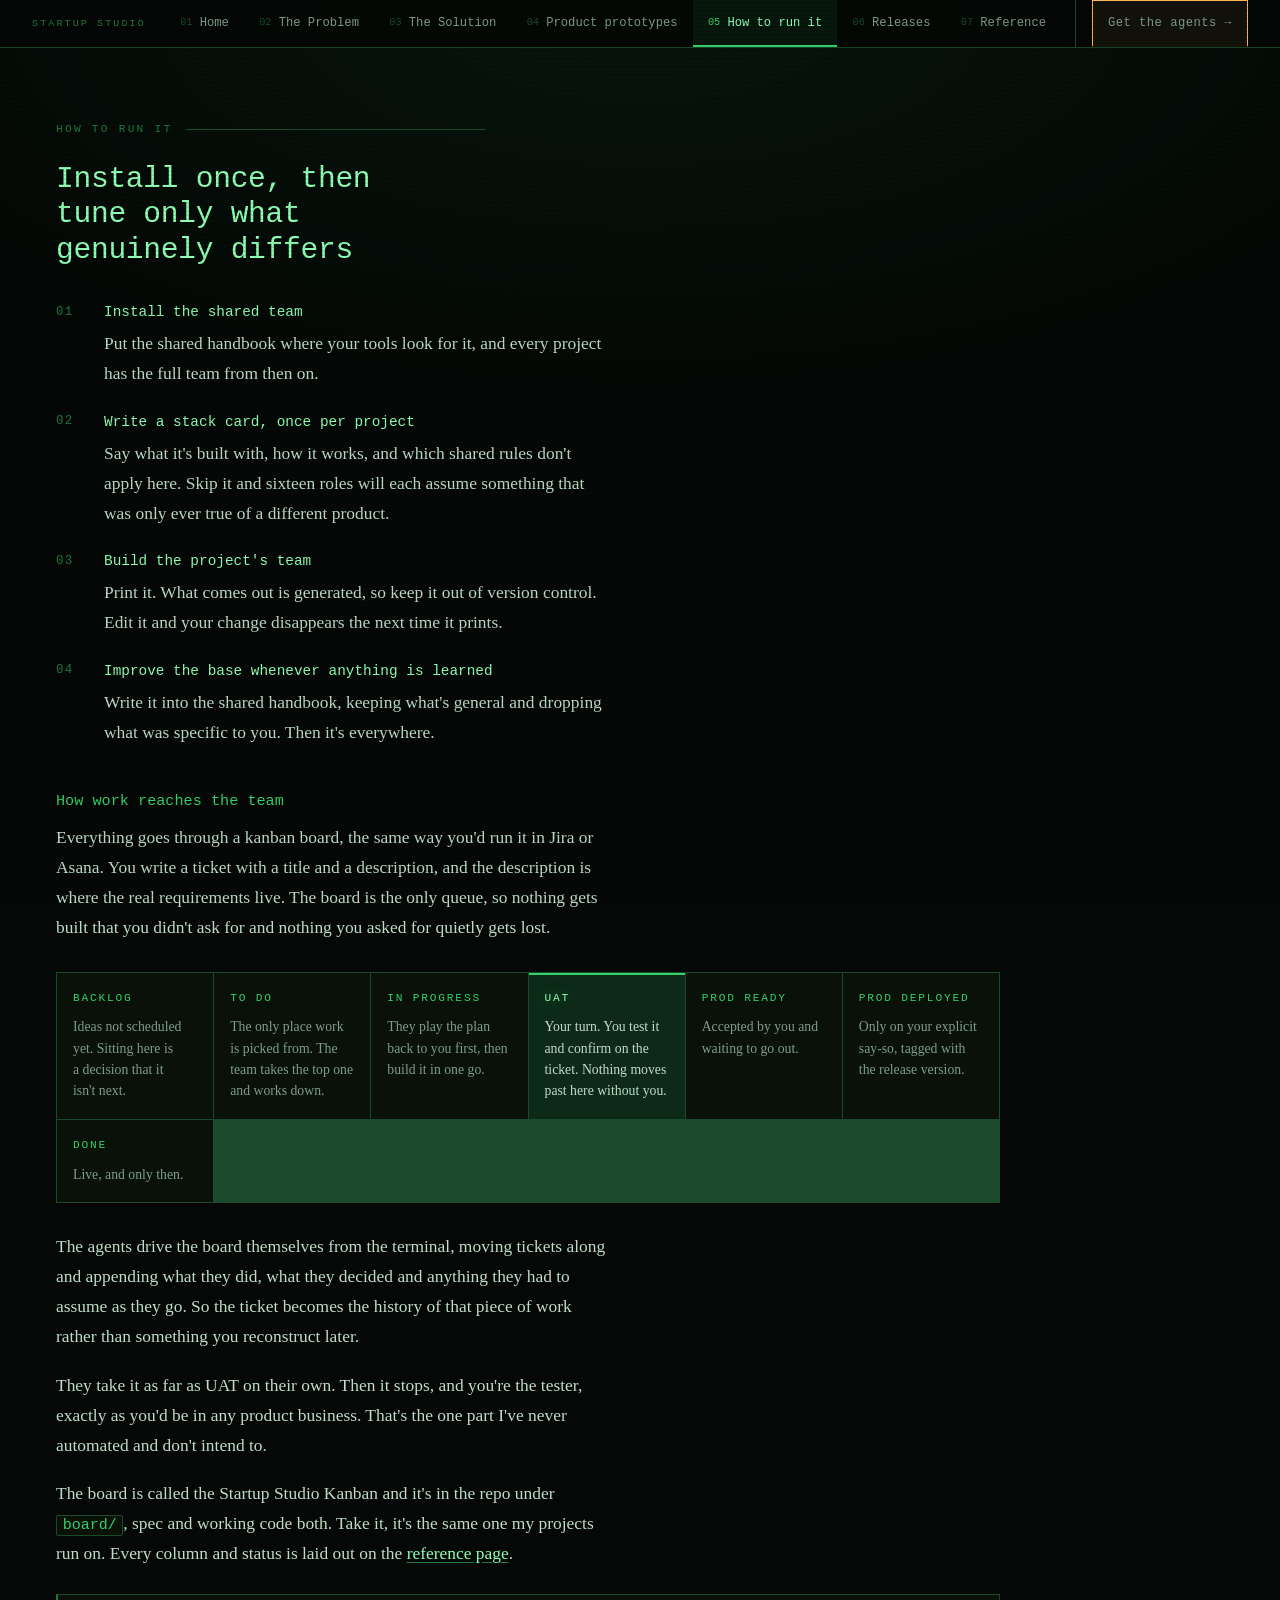
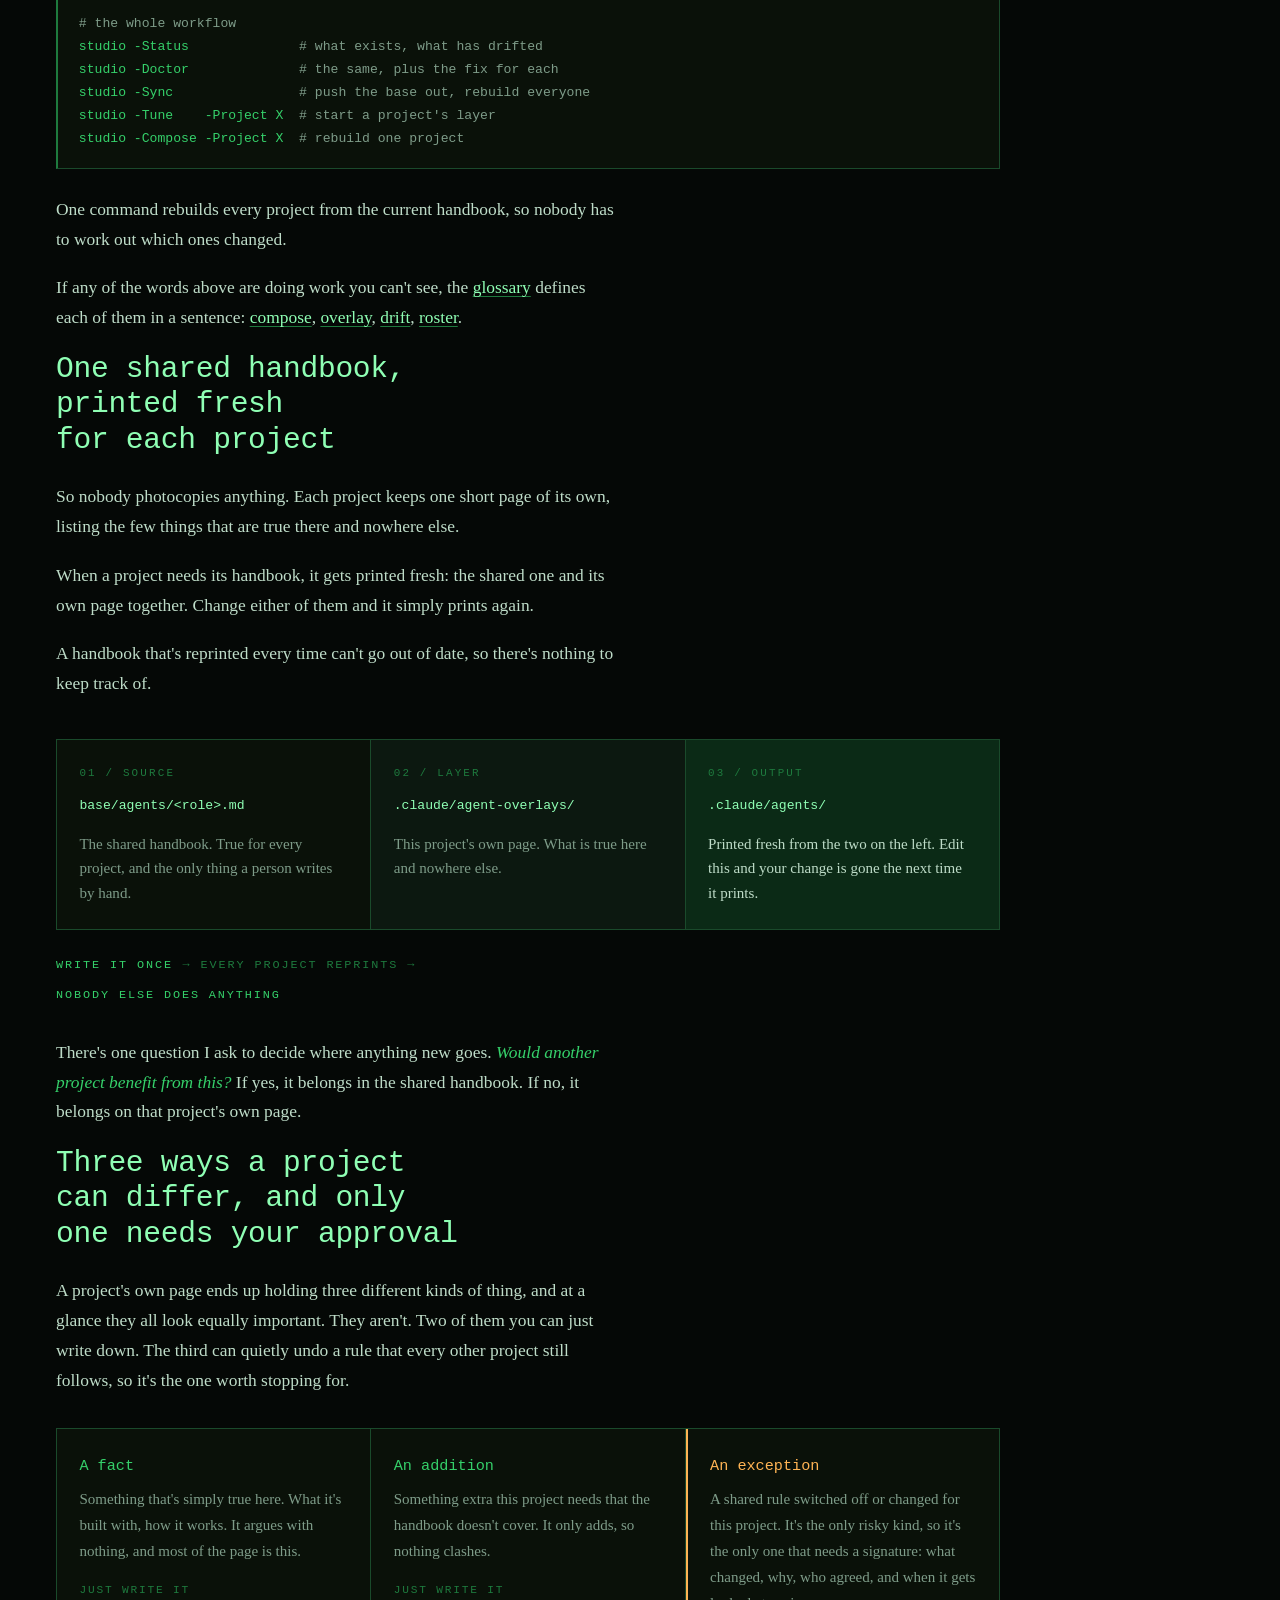
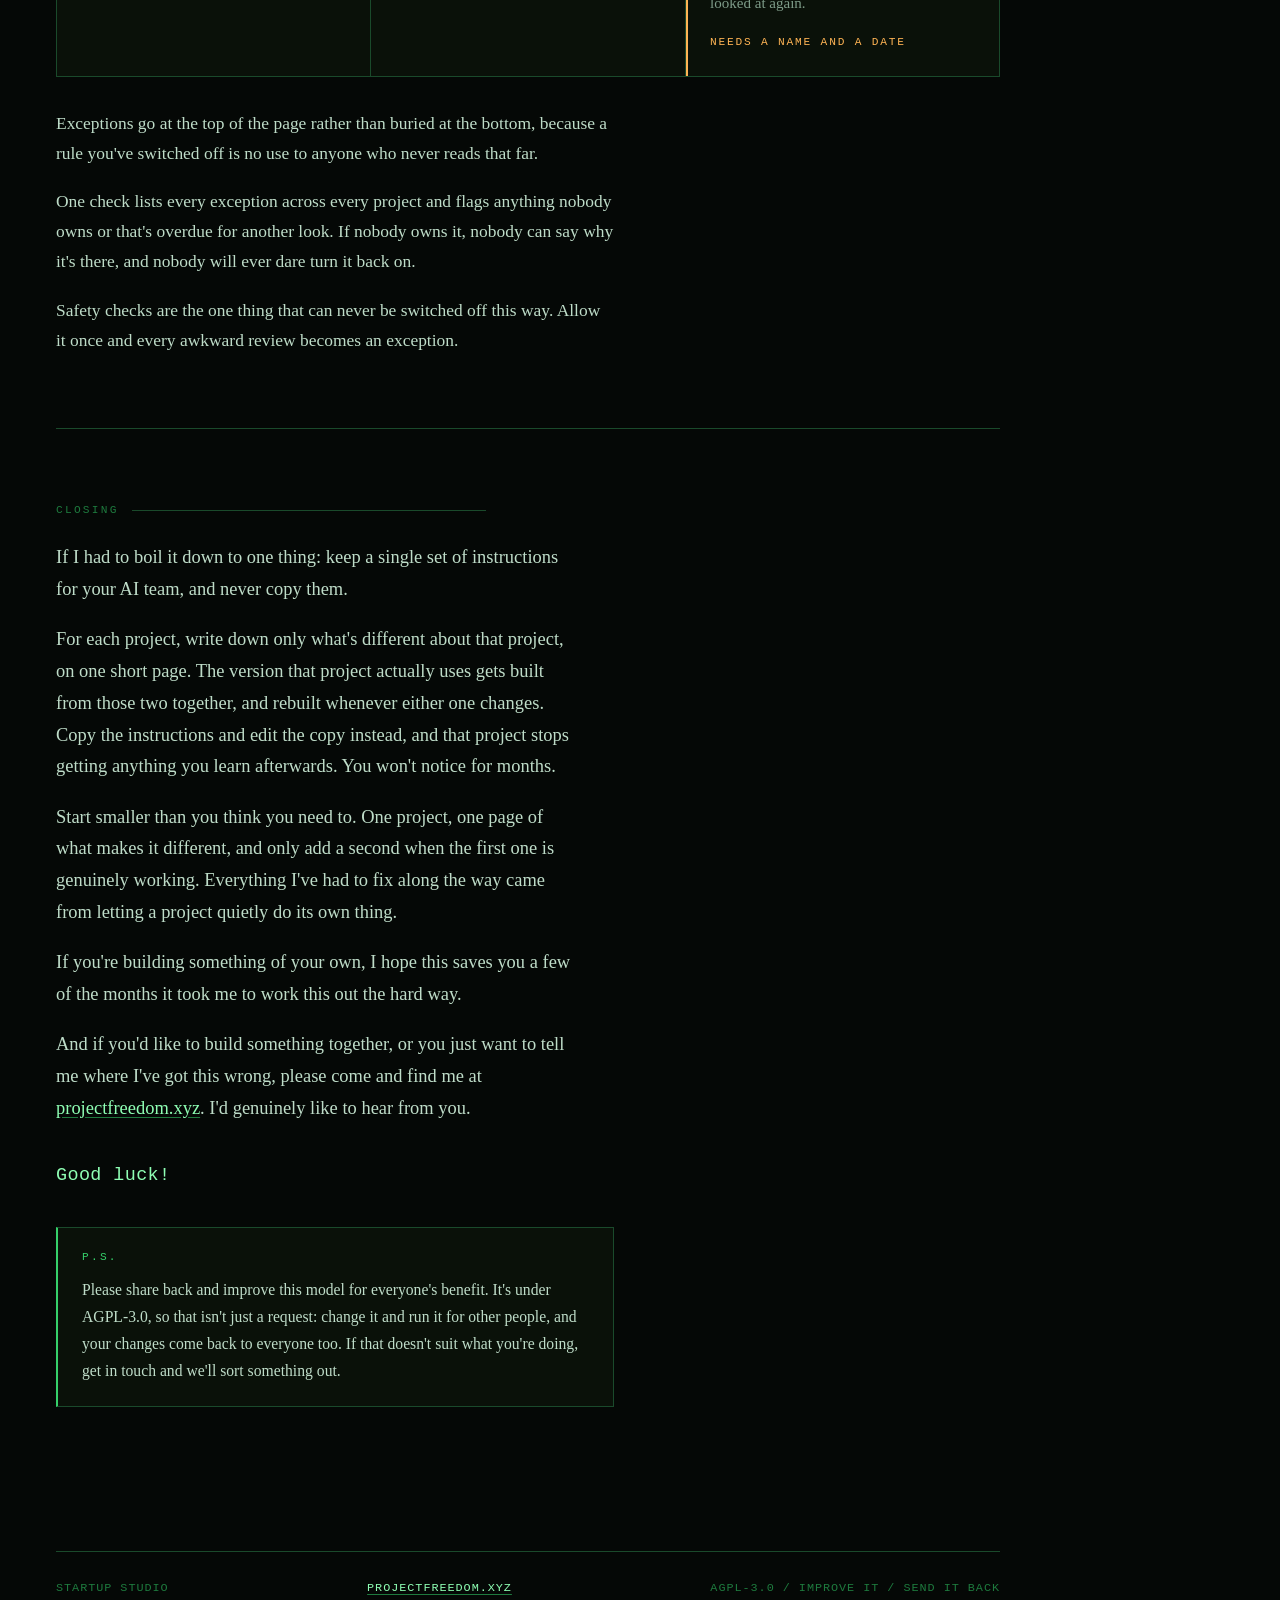
==== how-to.html @ 027b1ba3 "The reference page, and 11 other change(s) **What this gives you.** - **Release notes generated from" ====
<!doctype html>
<html lang="en">
<head>
<meta charset="utf-8">
<meta name="viewport" content="width=device-width, initial-scale=1">

<title>How to run Startup Studio: install, tune and ship</title>
<meta name="description" content="Install the shared team once, write a short stack card per project, and let the agents drive the board from Backlog to Done.">
<link rel="canonical" href="https://startupstudio.projectfreedom.xyz/how-to">
<link rel="stylesheet" href="/site.css">

<link rel="icon" href="data:image/svg+xml,%3Csvg xmlns='http://www.w3.org/2000/svg' viewBox='0 0 32 32'%3E%3Crect width='32' height='32' fill='%23050806'/%3E%3Cpath d='M7 9l7 7-7 7' stroke='%2335d06a' stroke-width='3.4' fill='none' stroke-linecap='round' stroke-linejoin='round'/%3E%3Crect x='17' y='20' width='9' height='3.4' fill='%2335d06a'/%3E%3C/svg%3E">
<meta name="robots" content="index, follow, max-image-preview:large">
<meta name="color-scheme" content="dark">
<meta name="theme-color" content="#050806">

<meta property="og:type" content="website">
<meta property="og:site_name" content="Startup Studio">
<meta property="og:url" content="https://startupstudio.projectfreedom.xyz/how-to">
<meta property="og:title" content="How to run Startup Studio: install, tune and ship">
<meta property="og:description" content="Install the shared team once, write a short stack card per project, and let the agents drive the board from Backlog to Done.">
<meta property="og:image" content="https://startupstudio.projectfreedom.xyz/og.png">
<meta property="og:image:width" content="1200">
<meta property="og:image:height" content="630">
<meta property="og:image:alt" content="Startup Studio, a dark terminal page describing a shared team of AI agents.">

<meta name="twitter:card" content="summary_large_image">
<meta name="twitter:title" content="How to run Startup Studio: install, tune and ship">
<meta name="twitter:description" content="Install the shared team once, write a short stack card per project, and let the agents drive the board from Backlog to Done.">
<meta name="twitter:image" content="https://startupstudio.projectfreedom.xyz/og.png">
</head>
<body>
<nav class="sitemap" aria-label="Pages">
  <button class="navtoggle" type="button" aria-expanded="false" aria-controls="navlinks">
    <span class="navicon" aria-hidden="true">&#9776;</span><span class="navlabel">Menu</span>
  </button>
  <p class="sitemap-title">Startup Studio</p>
  <div class="sitemap-links" id="navlinks">
    <a href="/"><span class="n">01</span> Home</a>
    <a href="/problem"><span class="n">02</span> The Problem</a>
    <a href="/solution"><span class="n">03</span> The Solution</a>
    <a href="/prototypes"><span class="n">04</span> Product prototypes</a>
    <a href="/how-to" aria-current="page"><span class="n">05</span> How to run it</a>
    <a href="/releases"><span class="n">06</span> Releases</a>
    <a href="/reference"><span class="n">07</span> Reference</a>
  </div>
  <div class="sitemap-cta">
    <a class="bar-cta" href="https://github.com/creationisttest-git/startup_studio">Get the agents <span aria-hidden="true">&#8594;</span></a>
  </div>
</nav>

<div class="wrap">

<section id="using">
    <p class="eyebrow">How to run it</p>
    <h2>Install once, then tune only what genuinely differs</h2>

    <ol class="steps">
      <li><b>Install the shared team</b>Put the shared handbook where your tools look for it, and every project has the full team from then on.</li>
      <li><b>Write a stack card, once per project</b>Say what it's built with, how it works, and which shared rules don't apply here. Skip it and sixteen roles will each assume something that was only ever true of a different product.</li>
      <li><b>Build the project's team</b>Print it. What comes out is generated, so keep it out of version control. Edit it and your change disappears the next time it prints.</li>
      <li><b>Improve the base whenever anything is learned</b>Write it into the shared handbook, keeping what's general and dropping what was specific to you. Then it's everywhere.</li>
    </ol>

    <h3 style="margin-top:2.5rem">How work reaches the team</h3>
    <p style="margin-top:0.6rem">Everything goes through a kanban board, the same way you'd run it in Jira or Asana. You write a ticket with a title and a description, and the description is where the real requirements live. The board is the only queue, so nothing gets built that you didn't ask for and nothing you asked for quietly gets lost.</p>

    <div class="lanes">
      <div class="lane"><span class="lane-n">Backlog</span><p>Ideas not scheduled yet. Sitting here is a decision that it isn't next.</p></div>
      <div class="lane"><span class="lane-n">To Do</span><p>The only place work is picked from. The team takes the top one and works down.</p></div>
      <div class="lane"><span class="lane-n">In Progress</span><p>They play the plan back to you first, then build it in one go.</p></div>
      <div class="lane you"><span class="lane-n">UAT</span><p>Your turn. You test it and confirm on the ticket. Nothing moves past here without you.</p></div>
      <div class="lane"><span class="lane-n">Prod Ready</span><p>Accepted by you and waiting to go out.</p></div>
      <div class="lane"><span class="lane-n">Prod Deployed</span><p>Only on your explicit say-so, tagged with the release version.</p></div>
      <div class="lane"><span class="lane-n">Done</span><p>Live, and only then.</p></div>
    </div>

    <p style="margin-top:1.8rem">The agents drive the board themselves from the terminal, moving tickets along and appending what they did, what they decided and anything they had to assume as they go. So the ticket becomes the history of that piece of work rather than something you reconstruct later.</p>
    <p>They take it as far as UAT on their own. Then it stops, and you're the tester, exactly as you'd be in any product business. That's the one part I've never automated and don't intend to.</p>
    <p>The board is called the Startup Studio Kanban and it's in the repo under <code>board/</code>, spec and working code both. Take it, it's the same one my projects run on. Every column and status is laid out on the <a href="/reference#board">reference page</a>.</p>

<pre><span class="c"># the whole workflow</span>
studio -Status              <span class="c"># what exists, what has drifted</span>
studio -Doctor              <span class="c"># the same, plus the fix for each</span>
studio -Sync                <span class="c"># push the base out, rebuild everyone</span>
studio -Tune    -Project X  <span class="c"># start a project's layer</span>
studio -Compose -Project X  <span class="c"># rebuild one project</span></pre>

    <p style="margin-top:1.6rem">One command rebuilds every project from the current handbook, so nobody has to work out which ones changed.</p>
    <p>If any of the words above are doing work you can't see, the <a href="/reference#glossary">glossary</a> defines each of them in a sentence: <a href="/reference#g-compose">compose</a>, <a href="/reference#g-overlay">overlay</a>, <a href="/reference#g-drift">drift</a>, <a href="/reference#g-roster">roster</a>.</p>
  

    <h2>One shared handbook, printed fresh for each project</h2>
    <p>So nobody photocopies anything. Each project keeps one short page of its own, listing the few things that are true there and nowhere else.</p>
    <p>When a project needs its handbook, it gets printed fresh: the shared one and its own page together. Change either of them and it simply prints again.</p>
    <p>A handbook that's reprinted every time can't go out of date, so there's nothing to keep track of.</p>

    <div class="pipeline">
      <div class="pipeline-inner">
        <div class="stage">
          <span class="stage-n">01 / SOURCE</span>
          <span class="stage-path">base/agents/&lt;role&gt;.md</span>
          <p>The shared handbook. True for every project, and the only thing a person writes by hand.</p>
        </div>
        <div class="stage">
          <span class="stage-n">02 / LAYER</span>
          <span class="stage-path">.claude/agent-overlays/</span>
          <p>This project's own page. What is true here and nowhere else.</p>
        </div>
        <div class="stage">
          <span class="stage-n">03 / OUTPUT</span>
          <span class="stage-path">.claude/agents/</span>
          <p>Printed fresh from the two on the left. Edit this and your change is gone the next time it prints.</p>
        </div>
      </div>
    </div>

    <p class="flow"><b>write it once</b> &rarr; every project reprints &rarr; <b>nobody else does anything</b></p>

    <p style="margin-top:2rem">There's one question I ask to decide where anything new goes. <em>Would another project benefit from this?</em> If yes, it belongs in the shared handbook. If no, it belongs on that project's own page.</p>

    <h2>Three ways a project can differ, and only one needs your approval</h2>
    <p>A project's own page ends up holding three different kinds of thing, and at a glance they all look equally important. They aren't. Two of them you can just write down. The third can quietly undo a rule that every other project still follows, so it's the one worth stopping for.</p>

    <div class="kinds">
      <div class="kind">
        <h3>A fact</h3>
        <p>Something that's simply true here. What it's built with, how it works. It argues with nothing, and most of the page is this.</p>
        <span class="verdict">Just write it</span>
      </div>
      <div class="kind">
        <h3>An addition</h3>
        <p>Something extra this project needs that the handbook doesn't cover. It only adds, so nothing clashes.</p>
        <span class="verdict">Just write it</span>
      </div>
      <div class="kind risk">
        <h3>An exception</h3>
        <p>A shared rule switched off or changed for this project. It's the only risky kind, so it's the only one that needs a signature: what changed, why, who agreed, and when it gets looked at again.</p>
        <span class="verdict">Needs a name and a date</span>
      </div>
    </div>

    <p style="margin-top:2rem">Exceptions go at the top of the page rather than buried at the bottom, because a rule you've switched off is no use to anyone who never reads that far.</p>
    <p>One check lists every exception across every project and flags anything nobody owns or that's overdue for another look. If nobody owns it, nobody can say why it's there, and nobody will ever dare turn it back on.</p>
    <p>Safety checks are the one thing that can never be switched off this way. Allow it once and every awkward review becomes an exception.</p>
  </section>
  <section id="close">
    <p class="eyebrow">Closing</p>
    <div class="letter">
      <p>If I had to boil it down to one thing: keep a single set of instructions for your AI team, and never copy them.</p>
      <p>For each project, write down only what's different about that project, on one short page. The version that project actually uses gets built from those two together, and rebuilt whenever either one changes. Copy the instructions and edit the copy instead, and that project stops getting anything you learn afterwards. You won't notice for months.</p>
      <p>Start smaller than you think you need to. One project, one page of what makes it different, and only add a second when the first one is genuinely working. Everything I've had to fix along the way came from letting a project quietly do its own thing.</p>
      <p>If you're building something of your own, I hope this saves you a few of the months it took me to work this out the hard way.</p>
      <p>And if you'd like to build something together, or you just want to tell me where I've got this wrong, please come and find me at <a href="https://www.projectfreedom.xyz">projectfreedom.xyz</a>. I'd genuinely like to hear from you.</p>
      <p class="signoff">Good luck!</p>
    </div>

    <div class="ps">
      <span class="label">P.S.</span>
      <p>Please share back and improve this model for everyone's benefit. It's under AGPL-3.0, so that isn't just a request: change it and run it for other people, and your changes come back to everyone too. If that doesn't suit what you're doing, get in touch and we'll sort something out.</p>
    </div>
  </section>

  <footer>
    <span>STARTUP STUDIO</span>
    <span><a href="https://www.projectfreedom.xyz">PROJECTFREEDOM.XYZ</a></span>
    <span>AGPL-3.0 / IMPROVE IT / SEND IT BACK</span>
  </footer>

</div>

<script src="/site.js"></script>
</body>
</html>
---- site.css ----
:root {
    color-scheme: dark;

    --void:      #050806;
    --deep:      #0a1109;
    --fill:      #0b2a16;
    --rule:      #1a4a2b;
    --dim:       #1e7a3e;
    --phosphor:  #35d06a;
    --bright:    #8fffb4;
    --prose:     #bedcc8;
    --muted:     #7e9c89;
    --amber:     #ffb454;

    --mono: ui-monospace, "SFMono-Regular", "SF Mono", "Cascadia Mono", "Segoe UI Mono", Menlo, Consolas, "Liberation Mono", monospace;
    --serif: "Iowan Old Style", "Palatino Linotype", Palatino, "Book Antiqua", Georgia, serif;

    --measure: 64ch;
    --gap: clamp(2.5rem, 6vw, 4.5rem);
    --rail: 14rem;
  }

  /* A CRT has no light mode. This page commits to one world on purpose. */
  :root[data-theme="light"] { color-scheme: dark; }

  * { box-sizing: border-box; }

  html { scroll-behavior: smooth; }
  @media (prefers-reduced-motion: reduce) { html { scroll-behavior: auto; } }

  body {
    margin: 0;
    background: var(--void);
    color: var(--prose);
    font-family: var(--serif);
    font-size: clamp(1rem, 0.96rem + 0.2vw, 1.09rem);
    line-height: 1.72;
    -webkit-font-smoothing: antialiased;
    overflow-x: hidden;
  }

  body::before {
    content: "";
    position: fixed; inset: 0; pointer-events: none; z-index: 40;
    background: repeating-linear-gradient(to bottom,
      rgba(0,0,0,0) 0px, rgba(0,0,0,0) 2px,
      rgba(0,0,0,0.22) 3px, rgba(0,0,0,0.22) 4px);
    opacity: 0.45;
  }
  body::after {
    content: "";
    position: fixed; inset: 0; pointer-events: none; z-index: 0;
    background: radial-gradient(ellipse 120% 80% at 50% 0%, rgba(53,208,106,0.07), transparent 60%);
  }

  /* ---------- top bar ---------- */

  .sitemap {
    position: sticky; top: 0; z-index: 30;
    font-family: var(--mono);
    display: flex; align-items: stretch; gap: 0;
    background: rgba(5,8,6,0.94);
    backdrop-filter: blur(8px);
    border-bottom: 1px solid var(--rule);
    padding: 0 clamp(0.6rem, 3vw, 2rem);
  }
  /* only the links scroll; the CTA is pinned so it can never leave the viewport */
  .sitemap-links {
    display: flex; align-items: stretch;
    flex: 1 1 auto; min-width: 0;
    overflow-x: auto; scrollbar-width: none;
  }
  .sitemap-links::-webkit-scrollbar { display: none; }
  .sitemap-cta {
    display: flex; align-items: center; flex: none;
    padding-left: clamp(0.5rem, 2vw, 1rem);
    margin-left: clamp(0.3rem, 1vw, 0.6rem);
    border-left: 1px solid var(--rule);
  }
  .bar-cta {
    display: inline-flex; align-items: center; gap: 0.4rem;
    font-family: var(--mono); font-size: 0.74rem; letter-spacing: 0.04em;
    text-decoration: none; white-space: nowrap;
    color: var(--amber); border: 1px solid var(--amber);
    background: rgba(255,180,84,0.06);
    padding: 0.55rem 0.9rem; min-height: 38px;
    transition: background 0.15s, color 0.15s;
  }
  .bar-cta:hover { background: rgba(255,180,84,0.16); color: #ffd9a0; }
  .bar-cta:focus-visible { outline: 2px solid var(--bright); outline-offset: 2px; }
  @media (max-width: 30rem) {
    .bar-cta { font-size: 0.7rem; padding: 0.5rem 0.7rem; }
    .bar-cta span { display: none; }
  }
  .sitemap-title {
    font-size: 0.62rem; letter-spacing: 0.22em; text-transform: uppercase;
    color: var(--dim); margin: 0; align-self: center;
    padding-right: 1.2rem; white-space: nowrap; flex: none;
  }
  .sitemap a {
    display: flex; align-items: center; gap: 0.45rem;
    text-decoration: none; color: var(--muted);
    font-size: 0.76rem; line-height: 1;
    padding: 1rem 0.95rem; min-height: 46px;
    border-bottom: 2px solid transparent;
    white-space: nowrap; flex: none;
    transition: color 0.15s, border-color 0.15s, background 0.15s;
  }
  .sitemap a .n { color: var(--rule); font-size: 0.64rem; flex: none; }
  .sitemap a:hover { color: var(--prose); background: rgba(53,208,106,0.05); }
  .sitemap a[aria-current="page"] {
    color: var(--bright);
    border-bottom-color: var(--phosphor);
    background: rgba(53,208,106,0.07);
  }
  .sitemap a[aria-current="page"] .n { color: var(--phosphor); }
  .sitemap a:focus-visible { outline: 2px solid var(--phosphor); outline-offset: -2px; }
  /* ---- hamburger, below the width where the tabs stop fitting ----
     Raised from 60rem when Releases made a sixth tab. The bar needs roughly 1145px for six
     tabs plus the wordmark and the pinned call to action; below that the links strip scrolls
     sideways with its scrollbar hidden, so the last tab is present and invisible. A nav item
     nobody can see is worse than a menu button. site.js closes the panel at the same width,
     and the two must be changed together. */
  .navtoggle {
    display: none; align-items: center; gap: 0.5rem; align-self: center;
    background: transparent; border: 1px solid var(--rule); color: var(--phosphor);
    font-family: var(--mono); font-size: 0.74rem; letter-spacing: 0.06em;
    padding: 0.5rem 0.8rem; min-height: 44px; min-width: 44px; cursor: pointer;
    justify-content: center;
  }
  .navtoggle:hover { border-color: var(--phosphor); background: rgba(53,208,106,0.06); }
  .navtoggle:focus-visible { outline: 2px solid var(--bright); outline-offset: 2px; }
  .navicon { font-size: 1rem; line-height: 1; }

  @media (max-width: 74rem) {
    .navtoggle { display: inline-flex; }
    .sitemap-title { display: none; }
    .sitemap { padding: 0.5rem clamp(0.6rem, 3vw, 1.2rem); gap: 0.6rem; }
    .sitemap-cta { margin-left: auto; border-left: 0; padding-left: 0; }

    /* the links become a panel that drops out of the bar */
    .sitemap-links {
      display: none;
      position: absolute; top: 100%; left: 0; right: 0;
      flex-direction: column; overflow: visible;
      background: rgba(5,8,6,0.98);
      backdrop-filter: blur(8px);
      border-bottom: 1px solid var(--rule);
      box-shadow: 0 18px 30px rgba(0,0,0,0.45);
      max-height: calc(100vh - 4rem); overflow-y: auto;
    }
    body.nav-open .sitemap-links { display: flex; }
    .sitemap-links a {
      border-bottom: 1px solid var(--rule);
      border-left: 2px solid transparent;
      padding: 0.95rem clamp(0.9rem, 4vw, 1.4rem);
      font-size: 0.86rem; min-height: 50px;
    }
    .sitemap-links a:last-child { border-bottom: 0; }
    .sitemap-links a[aria-current="page"] {
      border-bottom-color: var(--rule);
      border-left-color: var(--phosphor);
    }
    .sitemap-links a .n { display: inline; }
  }

  @media (max-width: 26rem) {
    .navtoggle { padding: 0.5rem 0.6rem; }
    .navtoggle .navlabel { display: none; }
  }

  .wrap {
    position: relative;
    z-index: 1;
    max-width: 66rem;
    padding: 0 clamp(1.1rem, 5vw, 3.5rem) 5rem;
  }

  /* ---------- masthead ---------- */

  /* Trimmed from 10vh so the headline, the thesis and the calls to action all clear the
     fold on a laptop and on a phone. Nobody should have to scroll to find out what to do. */
  .masthead { padding: clamp(1.6rem, 4.5vh, 3rem) 0 var(--gap); border-bottom: 1px solid var(--rule); }

  .boot {
    font-family: var(--mono);
    font-size: 0.72rem; letter-spacing: 0.14em; text-transform: uppercase;
    color: var(--dim); margin: 0 0 1.2rem;
  }
  .boot b { color: var(--phosphor); font-weight: 500; }

  h1 {
    font-family: var(--mono); font-weight: 500;
    font-size: clamp(2rem, 1.1rem + 4.2vw, 4.2rem);
    line-height: 1.02; letter-spacing: -0.02em;
    margin: 0; color: var(--bright); text-wrap: balance;
    text-shadow: 0 0 24px rgba(53,208,106,0.42), 0 0 60px rgba(53,208,106,0.16);
  }
  h1 span.sub { color: var(--dim); }

  .caret {
    display: inline-block; width: 0.58em; height: 0.92em;
    margin-left: 0.14em; background: var(--phosphor); vertical-align: -0.08em;
    box-shadow: 0 0 16px rgba(53,208,106,0.7);
    animation: blink 1.25s steps(1) infinite;
  }
  @keyframes blink { 0%,45% { opacity: 1; } 50%,100% { opacity: 0; } }

  .thesis {
    max-width: 52ch; margin: 1.4rem 0 0;
    font-size: clamp(1.12rem, 1rem + 0.6vw, 1.5rem);
    line-height: 1.55; text-wrap: pretty;
  }
  .thesis strong { color: var(--bright); font-weight: 400; }

  /* The opening ceremony. The wordmark and the founder's two problems are typed a
     character at a time, and nothing else on the page exists until they finish. */
  .termlist {
    list-style: none; margin: 1.1rem 0 0; padding: 0;
    font-family: var(--mono);
    display: flex; flex-direction: column; gap: 0.55rem;
  }
  .termlist li {
    font-size: clamp(0.95rem, 0.9rem + 0.55vw, 1.22rem);
    line-height: 1.45; color: var(--prose);
  }
  .pr { color: var(--phosphor); margin-right: 0.55rem; font-weight: 500; }
  .turn {
    max-width: 56ch; margin: 1.3rem 0 0;
    font-family: var(--mono);
    font-size: clamp(0.95rem, 0.9rem + 0.55vw, 1.22rem);
    line-height: 1.5; color: var(--muted);
  }
  .turn strong { color: var(--bright); font-weight: 500; }

  /* Only applied once JS confirms it can run the sequence, so a reader without
     JavaScript gets the finished page rather than an empty one. */
  html.arm-ceremony body .cue, body.ceremony .cue { visibility: hidden; }
  html.arm-ceremony body .after-ceremony, body.ceremony .after-ceremony { opacity: 0; }
  html.arm-ceremony body h1 .caret, body.ceremony h1 .caret { display: none; }
  .after-ceremony { transition: opacity 1.1s cubic-bezier(.22,.61,.36,1); }
  body.ceremony-done .after-ceremony { opacity: 1; }

  .tcaret {
    display: inline-block; width: 0.52em; height: 1em;
    margin-left: 0.06em; background: var(--phosphor); vertical-align: -0.12em;
    box-shadow: 0 0 12px rgba(53,208,106,0.65);
    animation: blink 1.25s steps(1) infinite;
  }
  h1 .tcaret { width: 0.58em; height: 0.92em; vertical-align: -0.08em; box-shadow: 0 0 16px rgba(53,208,106,0.7); }
  /* One cursor on the page, ever. The wordmark's own caret stays retired once the
     ceremony has run, so the travelling one is the only one left. */
  body.ceremony-done h1 .caret { display: none; }

  /* the calls to action arrive one at a time, after the last line is typed */
  body.ceremony .hcta, body.ceremony .hero-cta-note { opacity: 0; }
  .hcta { transition: opacity 0.85s cubic-bezier(.22,.61,.36,1), transform 0.85s cubic-bezier(.22,.61,.36,1); }
  body.ceremony .hcta { transform: translateY(12px); }

  /* the preface, folded away until someone asks for it */
  .more {
    margin: 1.6rem 0 0; max-width: 62ch;
    border: 1px solid var(--rule); background: rgba(11,42,22,0.35);
  }
  .more summary {
    cursor: pointer; list-style: none;
    font-family: var(--mono); font-size: 0.82rem; letter-spacing: 0.03em;
    color: var(--phosphor); padding: 0.85rem 1rem; min-height: 44px;
    display: flex; align-items: center; gap: 0.6rem;
  }
  .more summary::-webkit-details-marker { display: none; }
  .more summary:hover { background: rgba(53,208,106,0.06); color: var(--bright); }
  .more summary:focus-visible { outline: 2px solid var(--phosphor); outline-offset: -2px; }
  .more-mark { color: var(--dim); font-weight: 500; width: 1ch; }
  .more[open] .more-mark { color: var(--phosphor); }
  .more[open] > summary { border-bottom: 1px solid var(--rule); }
  .more-body { padding: 1.1rem 1rem 1.2rem; }
  .more-body p { margin: 0 0 0.9rem; line-height: 1.65; }
  .more-body p:last-child { margin-bottom: 0; }
  .more-body strong { color: var(--bright); font-weight: 400; }

  .skip-ceremony {
    position: fixed; right: 1rem; bottom: 1rem; z-index: 35;
    font-family: var(--mono); font-size: 0.7rem; letter-spacing: 0.08em;
    color: var(--muted); background: rgba(5,8,6,0.85);
    border: 1px solid var(--rule); padding: 0.5rem 0.8rem;
    cursor: pointer;
  }
  .skip-ceremony:hover { color: var(--prose); border-color: var(--dim); }
  body:not(.ceremony) .skip-ceremony { display: none; }

  @media (prefers-reduced-motion: reduce) {
    html.arm-ceremony body .cue, body.ceremony .cue { visibility: visible; }
    body.ceremony .after-ceremony { opacity: 1; }
    .tcaret { animation: none; }
  }

  /* The turn from problem to claim, and the reason it is open. Set below the thesis
     rather than inside it: the opening line has to survive on its own when it is the
     only thing a share card or a search result shows. */
  .thesis-more { max-width: 62ch; margin: 1.5rem 0 0; }
  .thesis-more p { margin: 0 0 0.9rem; line-height: 1.65; text-wrap: pretty; }
  .thesis-more p:last-child { margin-bottom: 0; }
  .thesis-more strong { color: var(--bright); font-weight: 400; }

  /* the repo link sits in the masthead so nobody has to hunt for it */
  .repo {
    margin: 1.8rem 0 0;
    display: flex; flex-wrap: wrap; align-items: center; gap: 0.5rem 1rem;
    font-family: var(--mono); font-size: 0.82rem;
  }
  .repo a {
    display: inline-flex; align-items: center; gap: 0.6rem;
    color: var(--bright); text-decoration: none;
    border: 1px solid var(--rule); background: var(--deep);
    padding: 0.6rem 0.95rem;
    min-height: 44px;
    transition: border-color 0.15s, background 0.15s;
    word-break: break-all;
  }
  .repo a:hover { border-color: var(--phosphor); background: var(--fill); }
  .repo a:focus-visible { outline: 2px solid var(--phosphor); outline-offset: 2px; }
  .repo-mark { color: var(--phosphor); font-size: 0.7em; flex: none; }
  .repo-note { color: var(--muted); font-size: 0.78rem; }

  /* Answers the "will this work with my tool" question at the point someone is deciding
     whether to clone, which is the only place they will think to ask it. */
  .tooling {
    max-width: 62ch; margin: 1rem 0 0;
    color: var(--muted); font-size: 0.86rem; line-height: 1.6; text-wrap: pretty;
  }

  /* ---------- sections ---------- */

  section { padding: var(--gap) 0; border-bottom: 1px solid var(--rule); scroll-margin-top: 1.5rem; }
  section:last-of-type { border-bottom: 0; }

  .eyebrow {
    font-family: var(--mono); font-size: 0.7rem;
    letter-spacing: 0.2em; text-transform: uppercase;
    color: var(--dim); margin: 0 0 1.4rem;
    display: flex; align-items: center; gap: 0.85rem;
  }
  .eyebrow::after { content: ""; flex: 1; height: 1px; background: var(--rule); }

  h2 {
    font-family: var(--mono); font-weight: 500;
    font-size: clamp(1.3rem, 1.05rem + 1vw, 1.95rem);
    line-height: 1.2; letter-spacing: -0.01em;
    color: var(--bright); margin: 0 0 1.5rem;
    max-width: 26ch; text-wrap: balance;
  }

  h3 { font-family: var(--mono); font-weight: 500; font-size: 0.95rem; color: var(--phosphor); margin: 0 0 0.5rem; }

  p { max-width: var(--measure); margin: 0 0 1.15rem; text-wrap: pretty; }
  p:last-child { margin-bottom: 0; }

  strong { color: var(--bright); font-weight: 600; }
  em { color: var(--phosphor); font-style: italic; }

  code {
    font-family: var(--mono); font-size: 0.86em; color: var(--phosphor);
    background: var(--deep); border: 1px solid var(--rule);
    padding: 0.08em 0.38em; border-radius: 2px;
  }

  a { color: var(--bright); text-decoration-color: var(--dim); text-underline-offset: 3px; }
  a:hover { text-decoration-color: var(--phosphor); }
  a:focus-visible { outline: 2px solid var(--phosphor); outline-offset: 3px; }

  .letter { max-width: 60ch; }
  .letter p { font-size: 1.06em; }
  .letter .lead {
    font-size: clamp(1.15rem, 1rem + 0.7vw, 1.4rem);
    line-height: 1.5; color: var(--bright); margin-bottom: 1.6rem;
  }

  /* ---------- portfolio ---------- */

  .portfolio {
    display: grid; gap: 1px; background: var(--rule);
    border: 1px solid var(--rule); margin-top: 2rem;
  }
  @media (min-width: 46rem) { .portfolio { grid-template-columns: repeat(2, 1fr); } }
  .proj { background: var(--deep); padding: 1.4rem 1.4rem 1.5rem; display: flex; flex-direction: column; gap: 0.55rem; }
  .proj .domain {
    font-family: var(--mono); font-size: 0.64rem; letter-spacing: 0.2em;
    text-transform: uppercase; color: var(--dim);
  }
  .proj .name { font-family: var(--mono); font-size: 1rem; color: var(--bright); }
  .proj p { font-size: 0.94rem; color: var(--muted); margin: 0; max-width: none; line-height: 1.6; }

  .breadth {
    margin-top: 2rem; padding: 1.2rem 1.4rem;
    border: 1px solid var(--rule); border-left: 2px solid var(--phosphor);
    background: var(--deep); max-width: var(--measure);
  }
  .breadth p { margin: 0; font-size: 0.98rem; }

  /* ---------- pipeline ---------- */

  .pipeline { margin: 2.5rem 0 0; overflow-x: auto; padding-bottom: 0.5rem; }
  .pipeline-inner {
    display: grid; grid-template-columns: repeat(3, minmax(15rem, 1fr));
    gap: 1px; background: var(--rule); border: 1px solid var(--rule); min-width: 46rem;
  }
  .stage { background: var(--deep); padding: 1.5rem 1.4rem; }
  .stage:nth-child(2) { background: #0c1810; }
  .stage:nth-child(3) { background: var(--fill); }
  .stage-n { font-family: var(--mono); font-size: 0.68rem; letter-spacing: 0.2em; color: var(--dim); display: block; margin-bottom: 0.8rem; }
  .stage-path { font-family: var(--mono); font-size: 0.82rem; color: var(--bright); display: block; margin-bottom: 0.9rem; word-break: break-word; }
  .stage p { font-size: 0.94rem; line-height: 1.6; color: var(--muted); margin: 0; max-width: none; }
  .stage:nth-child(3) p { color: var(--prose); }

  .flow {
    font-family: var(--mono); font-size: 0.74rem; letter-spacing: 0.16em;
    text-transform: uppercase; color: var(--dim);
    display: flex; gap: 0.6rem; margin: 1.1rem 0 0; flex-wrap: wrap;
  }
  .flow b { color: var(--phosphor); font-weight: 500; }

  /* ---------- three kinds ---------- */

  .kinds { display: grid; gap: 1px; background: var(--rule); border: 1px solid var(--rule); margin-top: 2rem; }
  @media (min-width: 52rem) { .kinds { grid-template-columns: repeat(3, 1fr); } }
  .kind { background: var(--deep); padding: 1.5rem 1.4rem; }
  .kind.risk { border-left: 2px solid var(--amber); }
  .kind.risk h3 { color: var(--amber); }
  .kind p { font-size: 0.94rem; color: var(--muted); max-width: none; margin: 0; }
  .kind .verdict {
    font-family: var(--mono); font-size: 0.7rem; letter-spacing: 0.16em;
    text-transform: uppercase; color: var(--dim); display: block; margin-top: 1rem;
  }
  .kind.risk .verdict { color: var(--amber); }

  /* ---------- roles ---------- */

  .roles {
    display: grid; grid-template-columns: repeat(auto-fill, minmax(11rem, 1fr));
    gap: 1px; background: var(--rule); border: 1px solid var(--rule); margin-top: 2rem;
  }
  .role {
    background: var(--deep); padding: 0.95rem 1rem;
    font-family: var(--mono); font-size: 0.8rem; color: var(--phosphor);
    display: flex; flex-direction: column; gap: 0.35rem;
  }
  .role small { color: var(--muted); font-size: 0.72rem; line-height: 1.45; font-family: var(--serif); }
  .role.gate { background: var(--fill); }
  .role.gate b { color: var(--bright); font-weight: 500; }
  /* the human on the team, held apart from the sixteen agents */
  .role.you {
    background: #0d2a18;
    box-shadow: inset 2px 0 0 var(--phosphor);
  }
  .role.you b {
    color: var(--bright); font-weight: 500;
    text-shadow: 0 0 14px rgba(53,208,106,0.5);
  }
  .role.you small { color: var(--prose); }
  .gatenote { font-family: var(--mono); font-size: 0.76rem; color: var(--dim); margin-top: 1rem; letter-spacing: 0.04em; }

  /* ---------- swimlanes ---------- */

  .lanes {
    display: grid; gap: 1px; background: var(--rule);
    border: 1px solid var(--rule); margin-top: 1.8rem;
    grid-template-columns: repeat(auto-fit, minmax(9.5rem, 1fr));
  }
  .lane { background: var(--deep); padding: 1rem 1rem 1.1rem; display: flex; flex-direction: column; gap: 0.5rem; }
  .lane-n {
    font-family: var(--mono); font-size: 0.7rem; letter-spacing: 0.16em;
    text-transform: uppercase; color: var(--phosphor);
  }
  .lane p { font-size: 0.86rem; line-height: 1.55; color: var(--muted); margin: 0; max-width: none; }
  /* the one lane that is the founder's, not the team's */
  .lane.you { background: #0d2a18; box-shadow: inset 0 2px 0 var(--phosphor); }
  .lane.you .lane-n { color: var(--bright); text-shadow: 0 0 14px rgba(53,208,106,0.5); }
  .lane.you p { color: var(--prose); }

  /* ---------- steps ---------- */

  ol.steps { list-style: none; counter-reset: s; padding: 0; margin: 2rem 0 0; max-width: var(--measure); }
  ol.steps li { counter-increment: s; padding: 0 0 1.3rem 3rem; position: relative; }
  ol.steps li::before {
    content: counter(s, decimal-leading-zero);
    position: absolute; left: 0; top: 0.1rem;
    font-family: var(--mono); font-size: 0.78rem; color: var(--dim); letter-spacing: 0.1em;
  }
  ol.steps li:last-child { padding-bottom: 0; }
  ol.steps b { display: block; font-family: var(--mono); font-size: 0.9rem; color: var(--bright); font-weight: 500; margin-bottom: 0.25rem; }

  pre {
    font-family: var(--mono); font-size: 0.82rem; line-height: 1.75;
    color: var(--phosphor); background: var(--deep);
    border: 1px solid var(--rule); border-left: 2px solid var(--dim);
    padding: 1.1rem 1.3rem; overflow-x: auto; margin: 1.6rem 0 0;
  }
  pre .c { color: var(--muted); }

  .signoff { font-family: var(--mono); font-size: 1rem; color: var(--bright); margin-top: 2.2rem; letter-spacing: 0.02em; }
  .ps {
    margin-top: 2.2rem; padding: 1.3rem 1.5rem;
    border: 1px solid var(--rule); border-left: 2px solid var(--phosphor);
    background: var(--deep); max-width: var(--measure);
  }
  .ps p { margin: 0; font-size: 0.98rem; }
  .ps .label {
    font-family: var(--mono); font-size: 0.7rem; letter-spacing: 0.2em;
    text-transform: uppercase; color: var(--phosphor); display: block; margin-bottom: 0.6rem;
  }

  footer {
    border-top: 1px solid var(--rule); margin-top: var(--gap); padding-top: 1.6rem;
    font-family: var(--mono); font-size: 0.74rem; color: var(--dim);
    letter-spacing: 0.08em; display: flex; justify-content: space-between; gap: 1rem; flex-wrap: wrap;
  }

  @media (prefers-reduced-motion: reduce) {
    .caret { animation: none; opacity: 1; }
    .sitemap a { transition: none; }
  }

/* ---- added: hero CTAs, squad section, flow diagram ---- */
.hero-cta{display:flex; gap:12px; flex-wrap:wrap; margin:1.6rem 0 .7rem}
.hcta{
  font-family:var(--mono); font-size:.82rem; letter-spacing:.05em; text-decoration:none;
  padding:.85rem 1.35rem; border:1px solid var(--dim); color:var(--phosphor); background:transparent;
  transition:background .15s ease, border-color .15s ease, color .15s ease;
}
.hcta.primary{border-color:var(--amber); color:var(--amber)}
.hcta:hover{background:var(--fill); border-color:var(--phosphor); color:var(--bright)}
.hcta.primary:hover{background:#2a1d08; color:#ffd9a0; border-color:var(--amber)}
.hcta:focus-visible{outline:2px solid var(--bright); outline-offset:3px}
.hero-cta-note{font-family:var(--mono); font-size:.74rem; color:var(--muted); max-width:60ch; line-height:1.7}

.kicker-label{font-family:var(--mono); font-size:.72rem; letter-spacing:.2em; text-transform:uppercase; color:var(--phosphor); margin:0 0 .6rem}
.lede-new{font-size:1.05rem; color:var(--prose); max-width:64ch}
.flowbox{overflow-x:auto; border:1px solid var(--rule); background:var(--deep); padding:1.2rem 1rem; margin:1.6rem 0 .8rem}
.flowbox svg{display:block; max-width:100%; height:auto; min-width:900px}
/* A key is not prose, so the 64ch reading measure inherited from `p` does not apply to it.
   Left capped, it broke mid-sentence on a line with room to spare. */
.flow-legend{font-family:var(--mono); font-size:.72rem; color:var(--muted); line-height:1.8; max-width:none}
.proj .name a{color:inherit; text-decoration:none; border-bottom:1px solid var(--dim)}
.proj .name a:hover{color:var(--bright); border-bottom-color:var(--phosphor)}
.proj .name .soon{
  font-style:normal; font-size:.6rem; letter-spacing:.16em; text-transform:uppercase;
  color:var(--dim); border:1px solid var(--rule); padding:.16rem .45rem;
  margin-left:.5rem; vertical-align:.16em; white-space:nowrap;
}
.flow-legend b{color:var(--prose); font-weight:400}
.flow-legend .amber{color:var(--amber)} .flow-legend .green{color:var(--phosphor)}

@keyframes flowdash { to { stroke-dashoffset:-14 } }
.flow{ stroke-dasharray:7 7; animation:flowdash 1s linear infinite }
.flow.slow{ animation-duration:2.4s }
@keyframes flowglow { 0%,100%{opacity:.5} 50%{opacity:1} }
.glow{ animation:flowglow 2.8s ease-in-out infinite }
@media (prefers-reduced-motion: reduce){
  .flow{ animation:none; stroke-dasharray:none }
  .glow{ animation:none; opacity:.9 }
}

.sub-h{font-family:var(--mono); font-size:.78rem; letter-spacing:.18em; text-transform:uppercase; color:var(--phosphor); margin:2.6rem 0 1rem; font-weight:500}
.vgrid{display:grid; grid-template-columns:repeat(auto-fit,minmax(280px,1fr)); gap:1px; background:var(--rule); border:1px solid var(--rule)}
.vcell{background:var(--deep); padding:1.3rem 1.4rem 1.5rem; display:flex; flex-direction:column; gap:.5rem}
.vk{font-family:var(--mono); font-size:.68rem; letter-spacing:.16em; text-transform:uppercase; color:var(--phosphor)}
.vcell h4{margin:0; font-family:var(--serif); font-size:1.12rem; line-height:1.32; color:var(--bright); font-weight:600}
.vcell p{font-size:.94rem; color:var(--muted); line-height:1.65; margin:0}

.cost{font-family:var(--mono); font-size:.86rem; color:var(--amber); border-left:2px solid var(--amber); padding-left:.9rem; margin-top:-.4rem}
.bridge{margin-top:2.2rem}
.pullbox{border:1px solid var(--rule); border-left:3px solid var(--amber); background:var(--deep); padding:1.5rem 1.6rem; margin-top:2rem}
.pullbox .pk{font-family:var(--mono); font-size:.68rem; letter-spacing:.16em; text-transform:uppercase; color:var(--amber); margin:0 0 .6rem}
.pullbox p{margin:0; font-size:1.02rem; line-height:1.68}
.pullbox strong{color:var(--bright)}

/* ---- release notes ---- */

.rel-intro{max-width:62ch}

/* The filter is a control only while site.js is running, so it is styled off until the page
   sets the `js` class in its head. A select that submits, reloads a static document and
   changes nothing is worse than having no control at all. With scripting off every release
   is still on the page, newest first, with the latest one open. */
.rel-filter{display:none}
.js .rel-filter{
  display:flex; flex-wrap:wrap; align-items:center; gap:.7rem .9rem;
  margin:1.9rem 0 0; padding:1rem 1.2rem;
  border:1px solid var(--rule); border-left:2px solid var(--phosphor);
  background:var(--deep);
}
.rel-filter label{
  font-family:var(--mono); font-size:.7rem; letter-spacing:.18em; text-transform:uppercase;
  color:var(--phosphor); flex:none;
}
.rel-filter select{
  font-family:var(--mono); font-size:.86rem; color:var(--bright);
  background:var(--void); border:1px solid var(--rule); border-radius:2px;
  padding:.65rem .7rem; min-height:44px;
  flex:1 1 13rem; min-width:0; max-width:22rem;
}
.rel-filter select:hover{border-color:var(--dim)}
.rel-filter select:focus-visible{outline:2px solid var(--phosphor); outline-offset:2px}
.rel-go{
  font-family:var(--mono); font-size:.76rem; letter-spacing:.06em;
  color:var(--phosphor); background:transparent; border:1px solid var(--dim);
  padding:.65rem 1.1rem; min-height:44px; cursor:pointer; flex:none;
}
.rel-go:hover{background:var(--fill); border-color:var(--phosphor); color:var(--bright)}
.rel-go:focus-visible{outline:2px solid var(--bright); outline-offset:2px}

/* Stacked and full width on a phone, so the select and the button are each a comfortable
   thumb target rather than two narrow ones sharing a line. */
@media (max-width:32rem){
  .js .rel-filter{flex-direction:column; align-items:stretch}
  .rel-filter label{margin-bottom:-.2rem}
  /* flex-basis follows the main axis, so the 13rem that sets a sensible WIDTH in a row makes
     the select 13rem TALL once the bar stacks. Measured at 375px: 208px high. */
  .rel-filter select{flex:none; width:100%; max-width:none}
  .rel-go{width:100%}
}

.rel-noscript{
  font-family:var(--mono); font-size:.78rem; color:var(--muted);
  margin:1.5rem 0 0; border-left:2px solid var(--rule); padding-left:.9rem;
}

/* site.js writes here on load and on every filter. Empty means scripting is off, and an
   empty line with padding would read as a rendering fault rather than as nothing to say. */
.rel-status{
  font-family:var(--mono); font-size:.76rem; color:var(--muted);
  margin:1rem 0 0; letter-spacing:.02em;
}
.rel-status:empty{display:none}

.rel-list{
  margin-top:1.6rem; display:grid; gap:1px;
  background:var(--rule); border:1px solid var(--rule);
}
.rel{background:var(--deep)}
.rel[hidden]{display:none}

.rel-sum{
  display:block; cursor:pointer; list-style:none; position:relative;
  padding:1rem 3.2rem 1rem 1.3rem; min-height:56px;
}
.rel-sum::-webkit-details-marker{display:none}
.rel-sum:hover{background:rgba(53,208,106,.06)}
.rel-sum:focus-visible{outline:2px solid var(--phosphor); outline-offset:-2px}
.rel-sum::after{
  content:"+"; position:absolute; right:1.3rem; top:50%; transform:translateY(-50%);
  font-family:var(--mono); font-size:1.05rem; line-height:1; color:var(--dim);
}
.rel[open] .rel-sum{background:rgba(53,208,106,.05)}
.rel[open] .rel-sum::after{content:"\2212"; color:var(--phosphor)}

.rel-h{
  margin:0; font-family:var(--mono); font-weight:500; font-size:.95rem;
  color:var(--bright); display:flex; align-items:center; gap:.7rem; flex-wrap:wrap;
}
.rel-tag{font-size:.7rem;
  font-size:.6rem; letter-spacing:.18em; text-transform:uppercase;
  color:var(--amber); border:1px solid var(--amber); background:rgba(255,180,84,.06);
  padding:.16rem .45rem; white-space:nowrap;
}

/* Inset from the card edge so the rule under the date reads as a divider rather than as the
   card's own border. This is a block element, so the margin applies. */
.rel-copy{
  margin:0 1.3rem; padding:1.2rem 0 1.4rem;
  border-top:1px solid var(--rule);
}
.rel-copy p{margin:0 0 1rem}
/* Whatever ends the card, a paragraph or a list, does not add a trailing gap. */
.rel-copy > :last-child{margin-bottom:0}
.rel-points{margin:0 0 1rem; padding-left:1.2rem; max-width:var(--measure)}
.rel-points::marker,.rel-points li::marker{color:var(--dim)}
.rel-points li{margin:0 0 .5rem}
.rel-points li:last-child{margin-bottom:0}

.rel-foot{margin-top:1.8rem; font-family:var(--mono); font-size:.78rem; color:var(--muted)}

/* ---- reference: the board, the stack, the glossary ---- */

/* Seven columns that scroll sideways inside their own container rather than making the page
   scroll. A board is the one thing on this site that genuinely cannot reflow to one column
   without stopping being a board, so it keeps its shape and takes a scrollbar on a phone. */
.boardwrap{overflow-x:auto; border:1px solid var(--rule); background:var(--deep); margin-top:1.6rem}
/* Sized so all seven columns fit the content column on a desktop, because seeing the whole
   board at once is the point of showing it. Below that it scrolls INSIDE its own container
   and the page body never scrolls sideways: a board is the one thing here that cannot
   reflow to a single column without ceasing to be a board. */
.board{display:grid; grid-template-columns:repeat(7,minmax(7.9rem,1fr)); gap:1px; background:var(--rule); min-width:56rem}
.bcol{background:var(--deep); padding:.8rem .6rem 1rem; display:flex; flex-direction:column; gap:.5rem}
.bhead{font-family:var(--mono); font-size:.62rem; letter-spacing:.13em; text-transform:uppercase; color:var(--phosphor); margin:0; line-height:1.4}
.bkey{font-family:var(--mono); font-size:.56rem; letter-spacing:.06em; color:var(--rule); display:block; text-transform:none}
.bcard{border:1px solid var(--rule); background:var(--void); padding:.5rem .55rem; font-size:.74rem; line-height:1.45; color:var(--muted)}
.bcard b{display:block; color:var(--prose); font-weight:600; font-family:var(--serif); font-size:.86rem; margin-bottom:.2rem}
.chip{display:inline-block; font-family:var(--mono); font-size:.55rem; letter-spacing:.1em; text-transform:uppercase;
      color:var(--amber); border:1px solid var(--amber); padding:.05rem .3rem; margin:.35rem 0 0 .4rem}
.chip.who{color:var(--phosphor); border-color:var(--dim)}
.bown{font-family:var(--mono); font-size:.58rem; letter-spacing:.08em; text-transform:uppercase; color:var(--muted); margin:.1rem 0 0}
.bown.you{color:var(--amber)}
.boardnote{font-family:var(--mono); font-size:.76rem; color:var(--muted); margin:.7rem 0 0}
/* Shown wherever the board actually overflows, which is everything below the width the seven
   columns need. The first version of this comment claimed exactly that and the rule did not:
   it stopped at 640px while the board still scrolled at 768px, so an iPad got a scrolling
   board and no affordance, under a comment asserting otherwise. */
.boardhint{display:none}

/* A plain table, because layer / default / reason IS a table and a card grid would only
   scatter three columns that are read across. */
/* min-width, or overflow-x on the wrapper is inert: a width:100% table always fits its box, so
   it squeezes instead of scrolling and the reason column ran three words per line. */
.stacktable{width:100%; min-width:34rem; border-collapse:collapse; margin-top:1.5rem; font-size:.92rem}
.stacktable th,.stacktable td{border:1px solid var(--rule); padding:.7rem .85rem; text-align:left; vertical-align:top; line-height:1.6}
.stacktable th{font-family:var(--mono); font-size:.7rem; letter-spacing:.14em; text-transform:uppercase; color:var(--phosphor); background:var(--deep); font-weight:400}
.stacktable td:first-child{color:var(--bright); white-space:nowrap; font-family:var(--mono); font-size:.8rem}
.stacktable td{color:var(--muted)}
.stacktable td b{color:var(--prose); font-weight:600}
.tablewrap{overflow-x:auto}

/* Each term is an anchor, so anything anywhere can link straight to the definition rather
   than to the page and a hunt. :target lights the one you arrived at.

   scroll-margin-top on everything anything can link to, because the site header is sticky and
   64px tall. Without it the target lands UNDER the bar: measured at 94% covered for a term and
   100% for a heading, so the reader is shown the next entry above a definition that is not its
   own. The anchor resolved correctly the whole time. Resolving and landing are separate
   questions and only the first was being asked. */
#reference h3{scroll-margin-top:5rem}
.gloss{margin:1.5rem 0 0; border-top:1px solid var(--rule)}
.gloss dt{font-family:var(--mono); font-size:.82rem; letter-spacing:.04em; color:var(--phosphor);
          padding:1rem 0 .3rem; border-bottom:0; scroll-margin-top:5rem}
.gloss dd{margin:0 0 .1rem; padding:0 0 1rem; border-bottom:1px solid var(--rule); color:var(--muted); line-height:1.7; font-size:.95rem}
.gloss dd b{color:var(--prose); font-weight:600}
.gloss dt:target{color:var(--bright)}
.gloss dt:target + dd{color:var(--prose)}
.gloss a{color:var(--phosphor)}

/* On a phone the board scrolls sideways inside its own box regardless, so there is no reason to
   keep it dense: the columns get wider and every label goes back up to the size the rest of this
   site uses for mono labels. Squeezing seven columns into 360px would only produce text nobody
   can read, next to a scrollbar they still have to use. */
@media (max-width:1023px){
  .boardhint{display:block; font-family:var(--mono); font-size:.7rem; letter-spacing:.06em;
             text-transform:uppercase; color:var(--phosphor); margin:1.4rem 0 -.6rem}
}

@media (max-width:640px){
  .board{grid-template-columns:repeat(7,minmax(11rem,1fr)); min-width:78rem}
  .bhead{font-size:.76rem}
  .bkey{font-size:.68rem}
  .bcard{font-size:.88rem}
  .bown{font-size:.68rem}
  .chip{font-size:.68rem}
  .stacktable{font-size:.86rem}
}
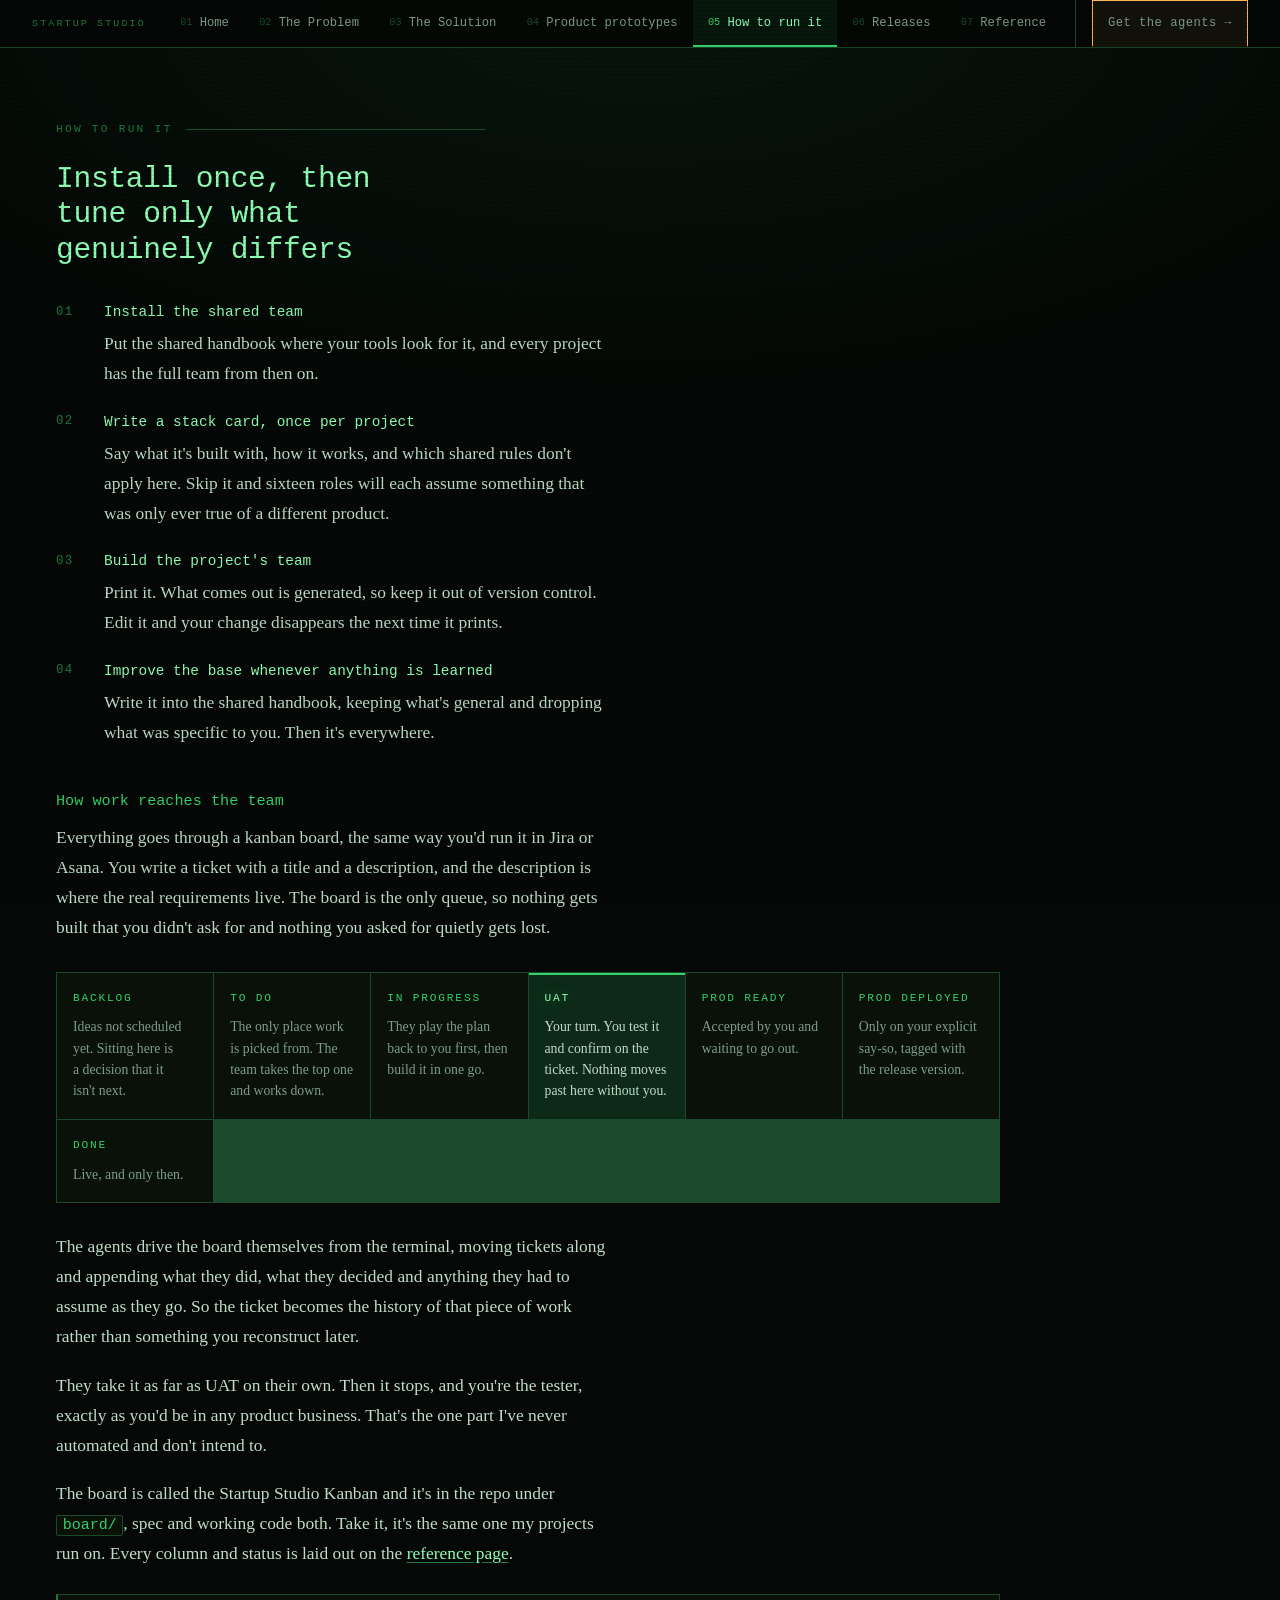
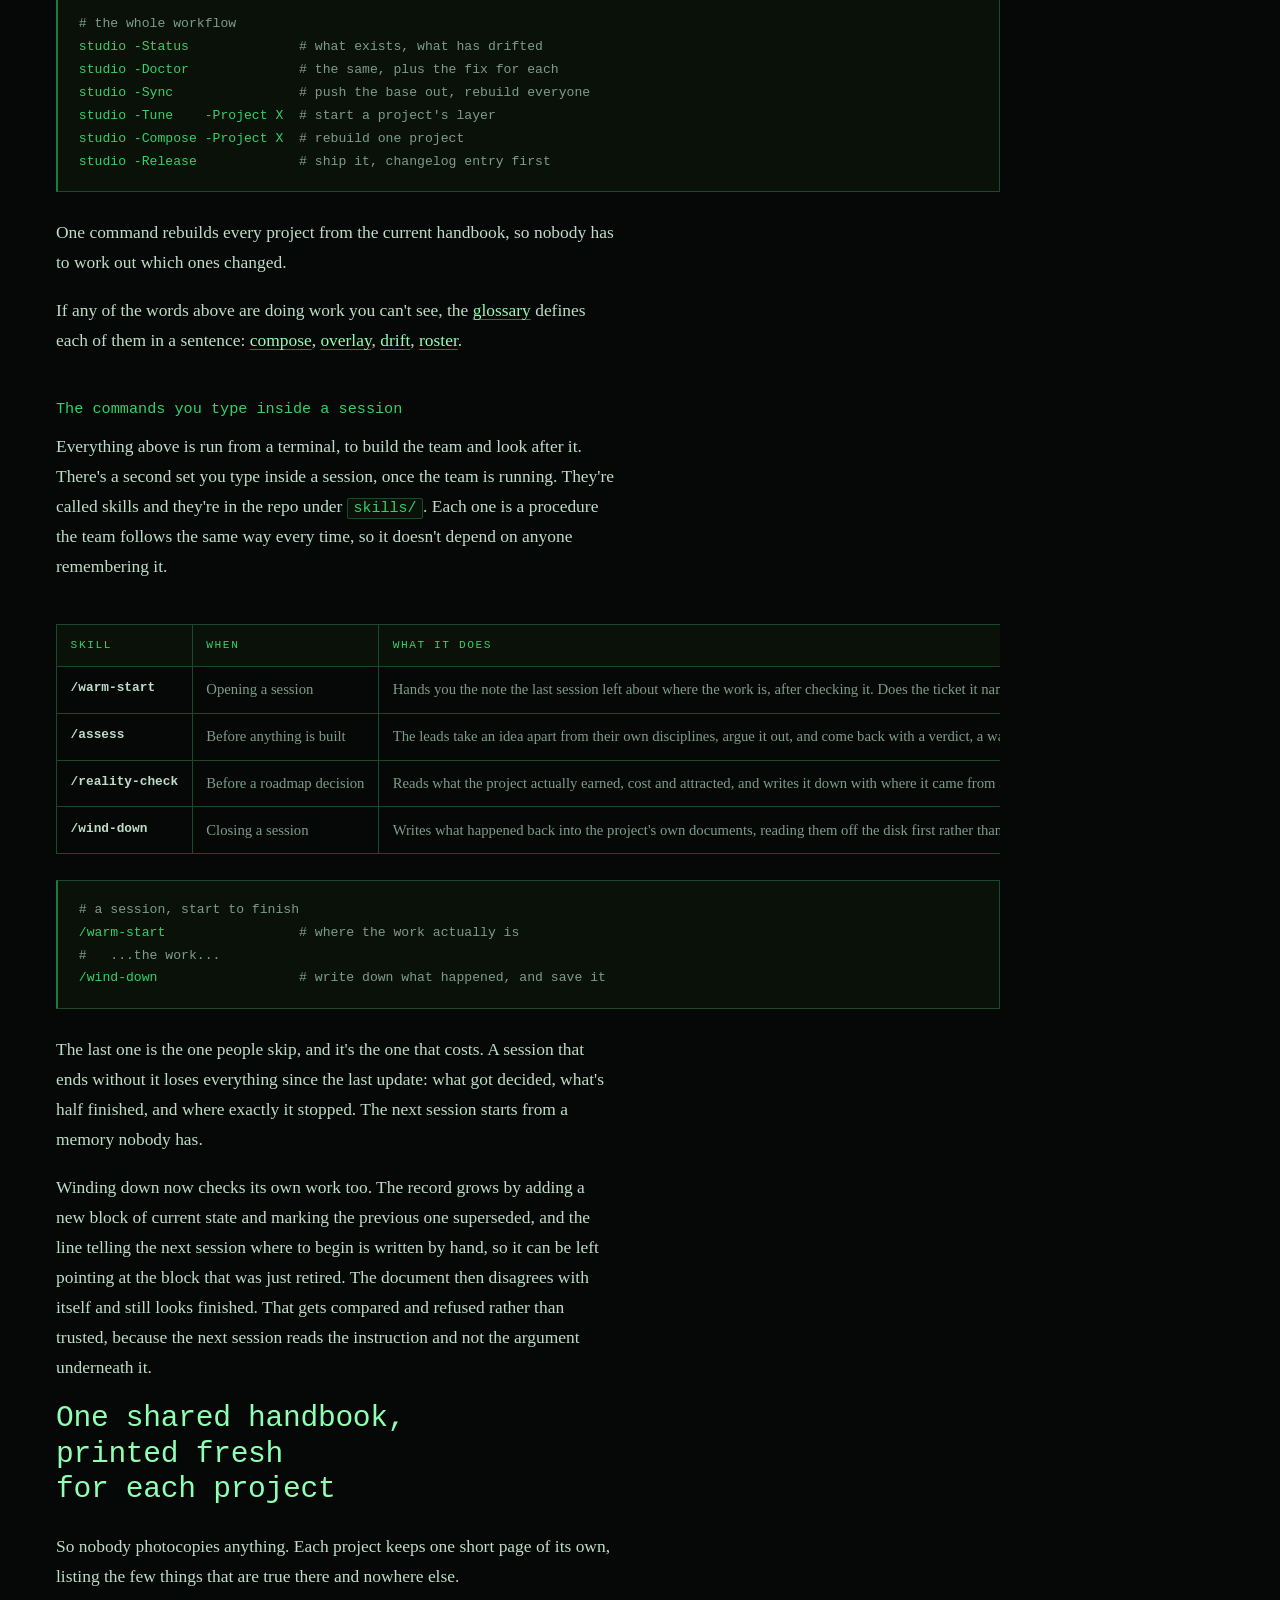
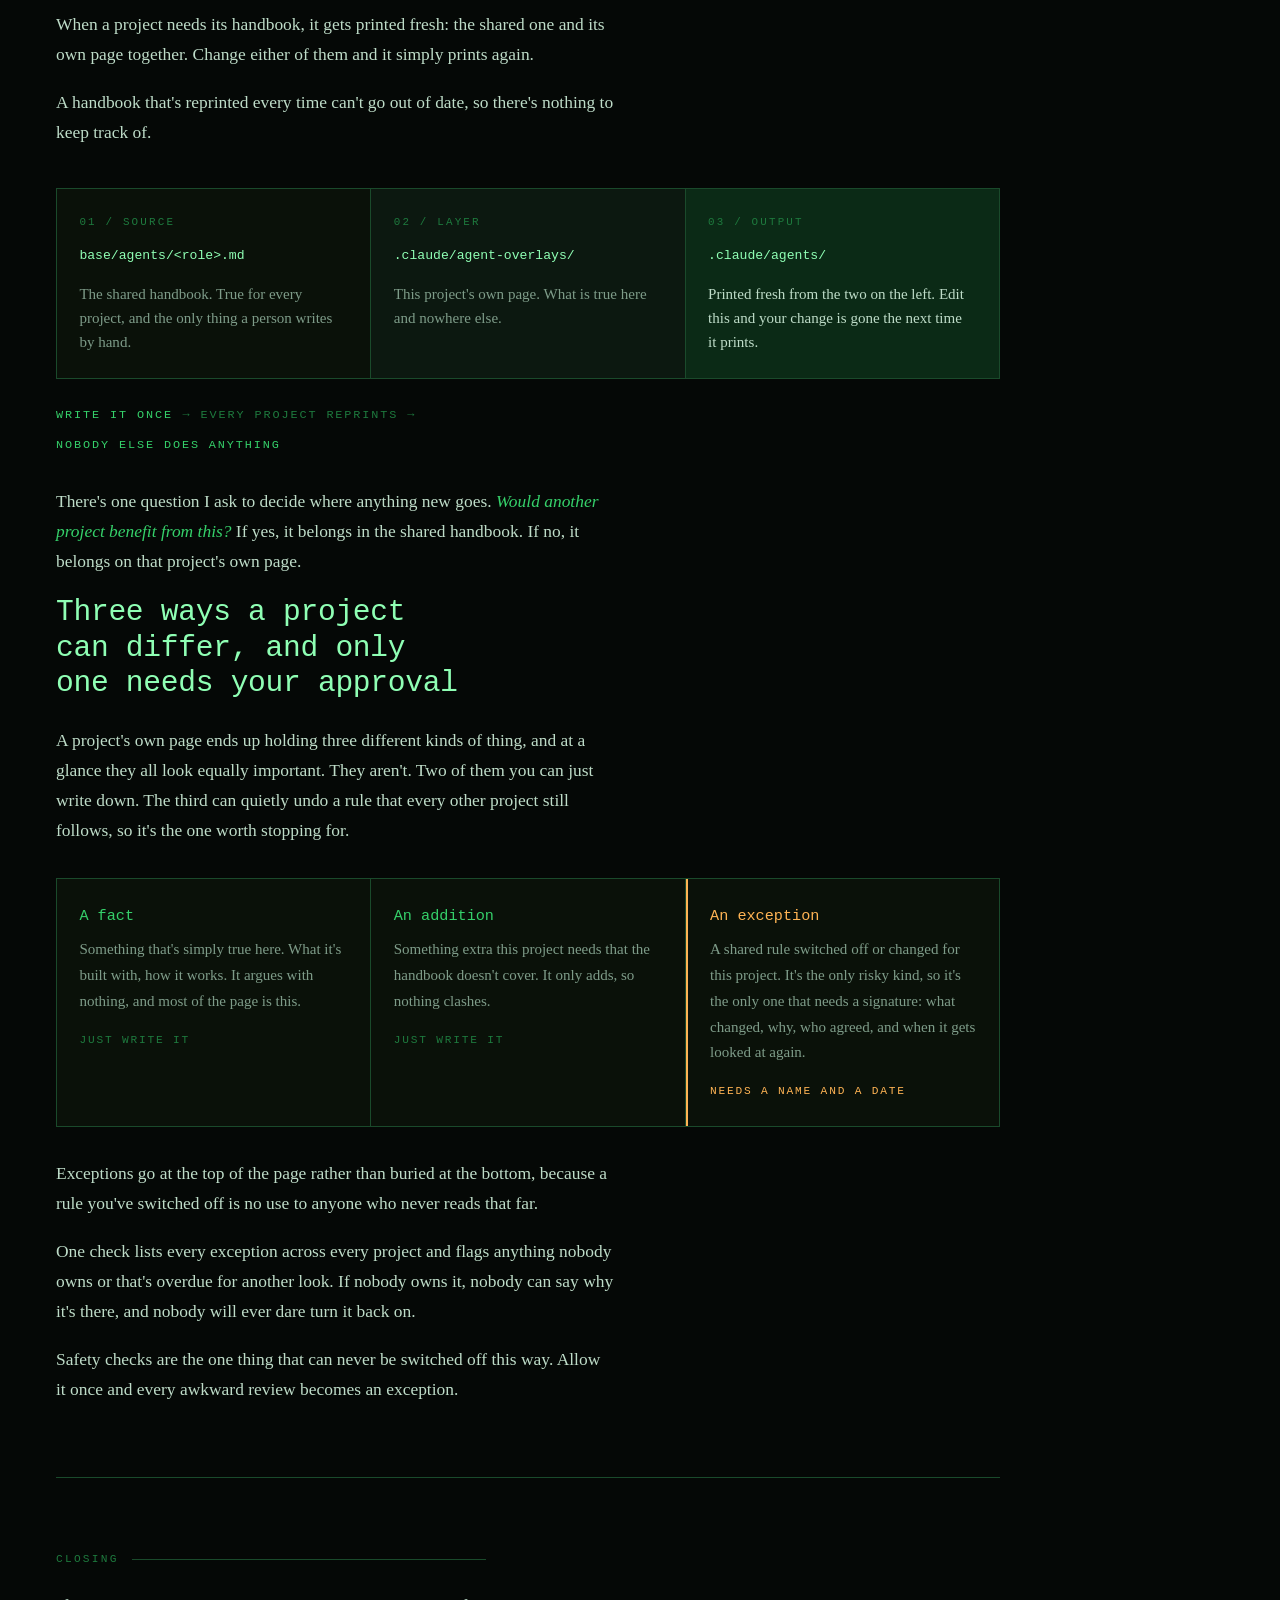
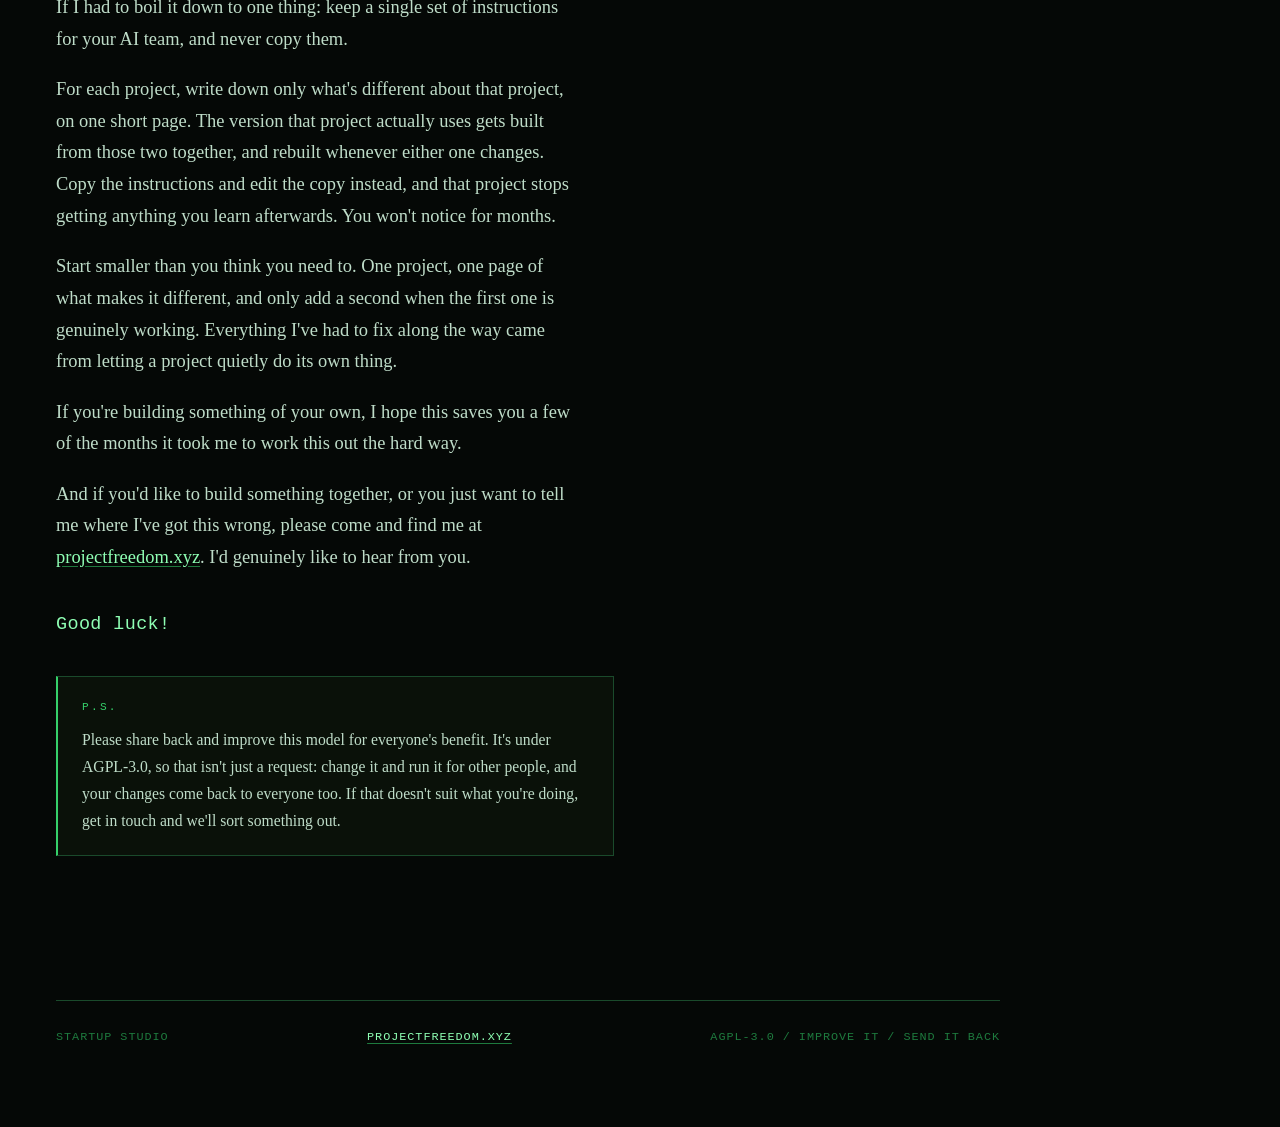
==== commit 29c4f005: "Four commands nobody was told about **What this gives you.** - **The page that explains how to run t" ====
--- a/how-to.html
+++ b/how-to.html
@@ -84,10 +84,34 @@
 studio -Doctor              <span class="c"># the same, plus the fix for each</span>
 studio -Sync                <span class="c"># push the base out, rebuild everyone</span>
 studio -Tune    -Project X  <span class="c"># start a project's layer</span>
-studio -Compose -Project X  <span class="c"># rebuild one project</span></pre>
+studio -Compose -Project X  <span class="c"># rebuild one project</span>
+studio -Release             <span class="c"># ship it, changelog entry first</span></pre>
 
     <p style="margin-top:1.6rem">One command rebuilds every project from the current handbook, so nobody has to work out which ones changed.</p>
     <p>If any of the words above are doing work you can't see, the <a href="/reference#glossary">glossary</a> defines each of them in a sentence: <a href="/reference#g-compose">compose</a>, <a href="/reference#g-overlay">overlay</a>, <a href="/reference#g-drift">drift</a>, <a href="/reference#g-roster">roster</a>.</p>
+
+    <h3 id="skills" style="margin-top:2.5rem">The commands you type inside a session</h3>
+    <p style="margin-top:0.6rem">Everything above is run from a terminal, to build the team and look after it. There's a second set you type inside a session, once the team is running. They're called skills and they're in the repo under <code>skills/</code>. Each one is a procedure the team follows the same way every time, so it doesn't depend on anyone remembering it.</p>
+
+    <div class="tablewrap">
+    <table class="stacktable">
+      <tbody>
+      <tr><th scope="col">Skill</th><th scope="col">When</th><th scope="col">What it does</th></tr>
+      <tr><td><b>/warm-start</b></td><td>Opening a session</td><td>Hands you the note the last session left about where the work is, after checking it. Does the ticket it names still exist, does the test count still match, does it point at state that has since been replaced. A note like that reads as measured, so a wrong one is worse than none.</td></tr>
+      <tr><td><b>/assess</b></td><td>Before anything is built</td><td>The leads take an idea apart from their own disciplines, argue it out, and come back with a verdict, a way to measure it, and the objections. No is a legitimate answer and is most of the value.</td></tr>
+      <tr><td><b>/reality-check</b></td><td>Before a roadmap decision</td><td>Reads what the project actually earned, cost and attracted, and writes it down with where it came from and the date it was read. Use it before trusting anyone's claim about traction, your own included.</td></tr>
+      <tr><td><b>/wind-down</b></td><td>Closing a session</td><td>Writes what happened back into the project's own documents, reading them off the disk first rather than from memory, and saves it where the next session will find it.</td></tr>
+      </tbody>
+    </table>
+    </div>
+
+<pre><span class="c"># a session, start to finish</span>
+/warm-start                 <span class="c"># where the work actually is</span>
+<span class="c">#   ...the work...</span>
+/wind-down                  <span class="c"># write down what happened, and save it</span></pre>
+
+    <p style="margin-top:1.6rem">The last one is the one people skip, and it's the one that costs. A session that ends without it loses everything since the last update: what got decided, what's half finished, and where exactly it stopped. The next session starts from a memory nobody has.</p>
+    <p>Winding down now checks its own work too. The record grows by adding a new block of current state and marking the previous one superseded, and the line telling the next session where to begin is written by hand, so it can be left pointing at the block that was just retired. The document then disagrees with itself and still looks finished. That gets compared and refused rather than trusted, because the next session reads the instruction and not the argument underneath it.</p>
   
 
     <h2>One shared handbook, printed fresh for each project</h2>
--- a/site.css
+++ b/site.css
@@ -717,6 +717,17 @@
 .stacktable th,.stacktable td{border:1px solid var(--rule); padding:.7rem .85rem; text-align:left; vertical-align:top; line-height:1.6}
 .stacktable th{font-family:var(--mono); font-size:.7rem; letter-spacing:.14em; text-transform:uppercase; color:var(--phosphor); background:var(--deep); font-weight:400}
 .stacktable td:first-child{color:var(--bright); white-space:nowrap; font-family:var(--mono); font-size:.8rem}
+/* The board table carries four columns and the last one is a short label that wrapped to two
+   lines at every width. Giving the two label columns a floor stops the meaning column taking
+   everything and leaving them to break mid-phrase. */
+.stacktable th:last-child,.stacktable td:last-child{white-space:nowrap}
+/* The one move on the board that belongs to the founder. It is amber for the same reason the
+   UAT card is: the board's whole point is that single boundary, and a table where every row
+   says Agents makes the exception disappear into the pattern. */
+.stacktable td.yours{color:var(--amber)}
+.stacktable td .sub{color:var(--muted); font-size:.9em}
+.bown .sub{color:var(--rule); text-transform:none; letter-spacing:0}
+.stacktable th:nth-child(2),.stacktable td:nth-child(2){white-space:nowrap}
 .stacktable td{color:var(--muted)}
 .stacktable td b{color:var(--prose); font-weight:600}
 .tablewrap{overflow-x:auto}
@@ -730,6 +741,7 @@
    own. The anchor resolved correctly the whole time. Resolving and landing are separate
    questions and only the first was being asked. */
 #reference h3{scroll-margin-top:5rem}
+#using h3{scroll-margin-top:5rem}
 .gloss{margin:1.5rem 0 0; border-top:1px solid var(--rule)}
 .gloss dt{font-family:var(--mono); font-size:.82rem; letter-spacing:.04em; color:var(--phosphor);
           padding:1rem 0 .3rem; border-bottom:0; scroll-margin-top:5rem}
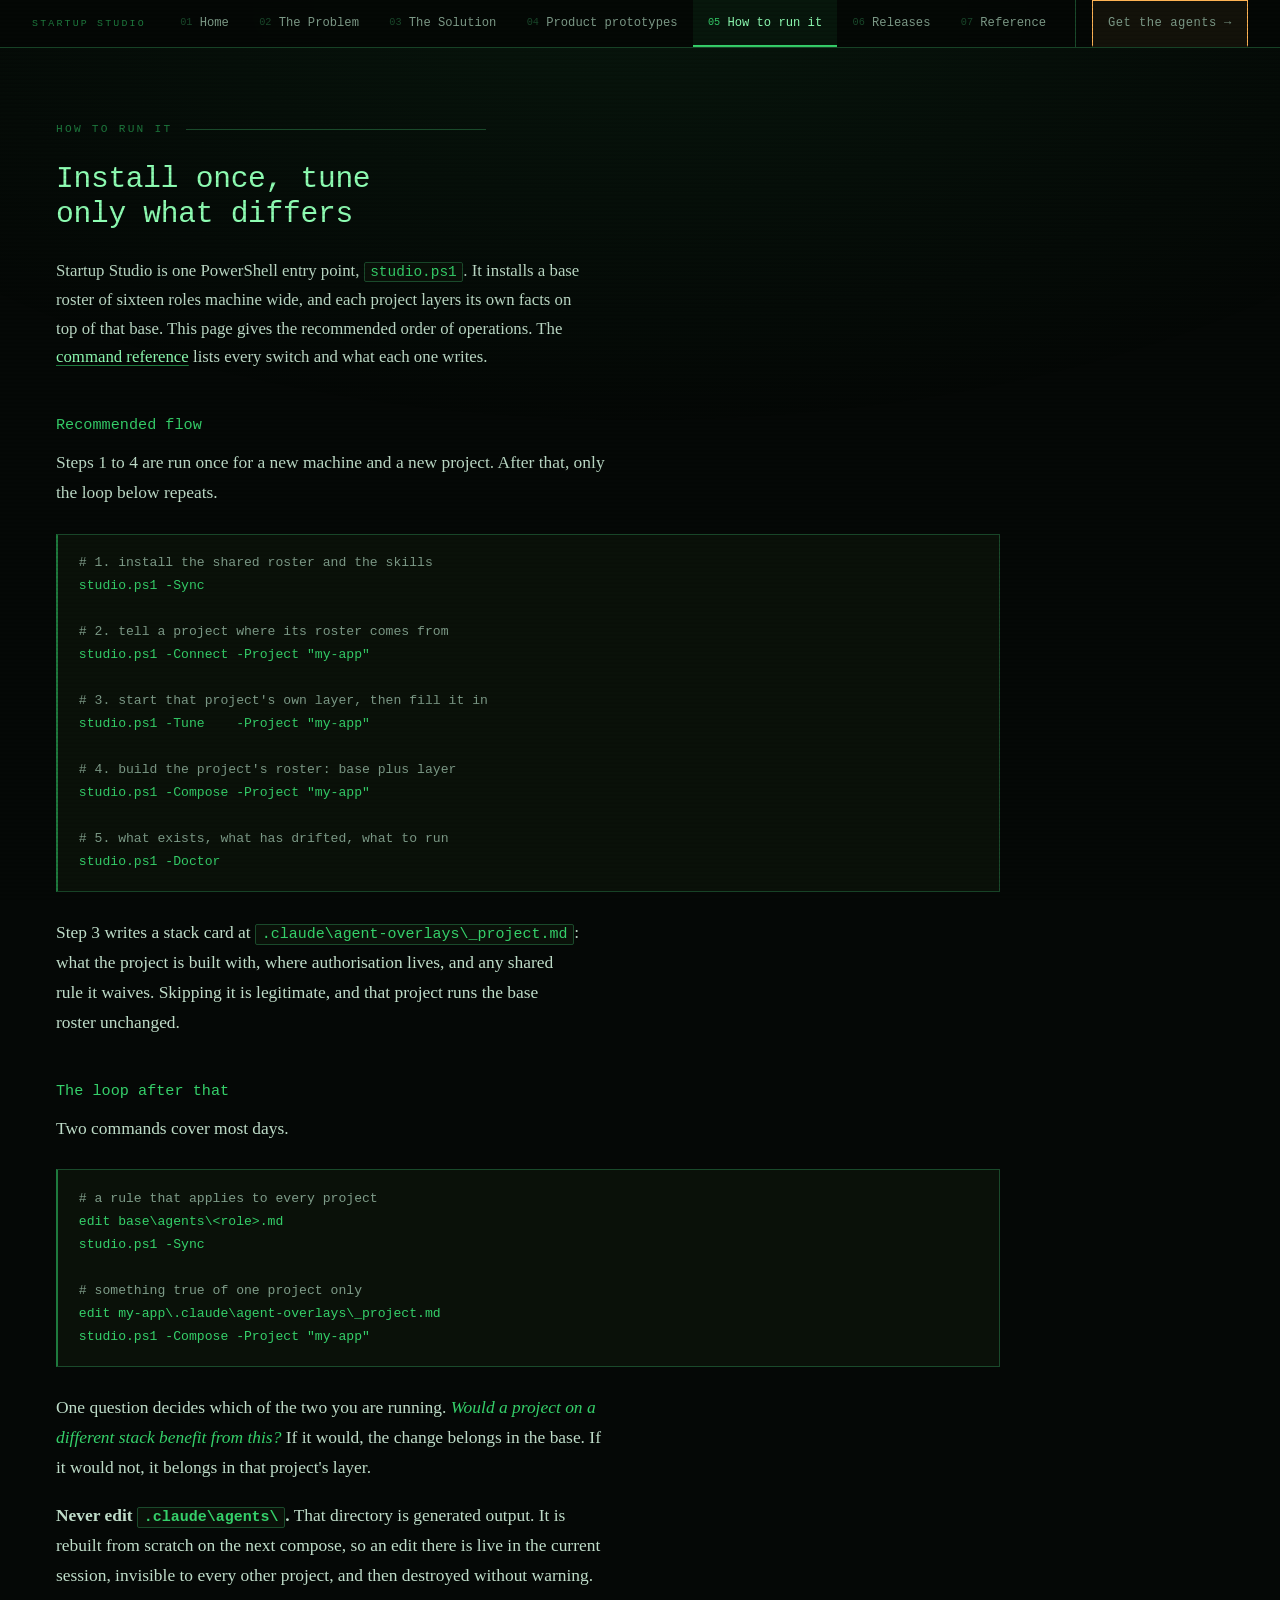
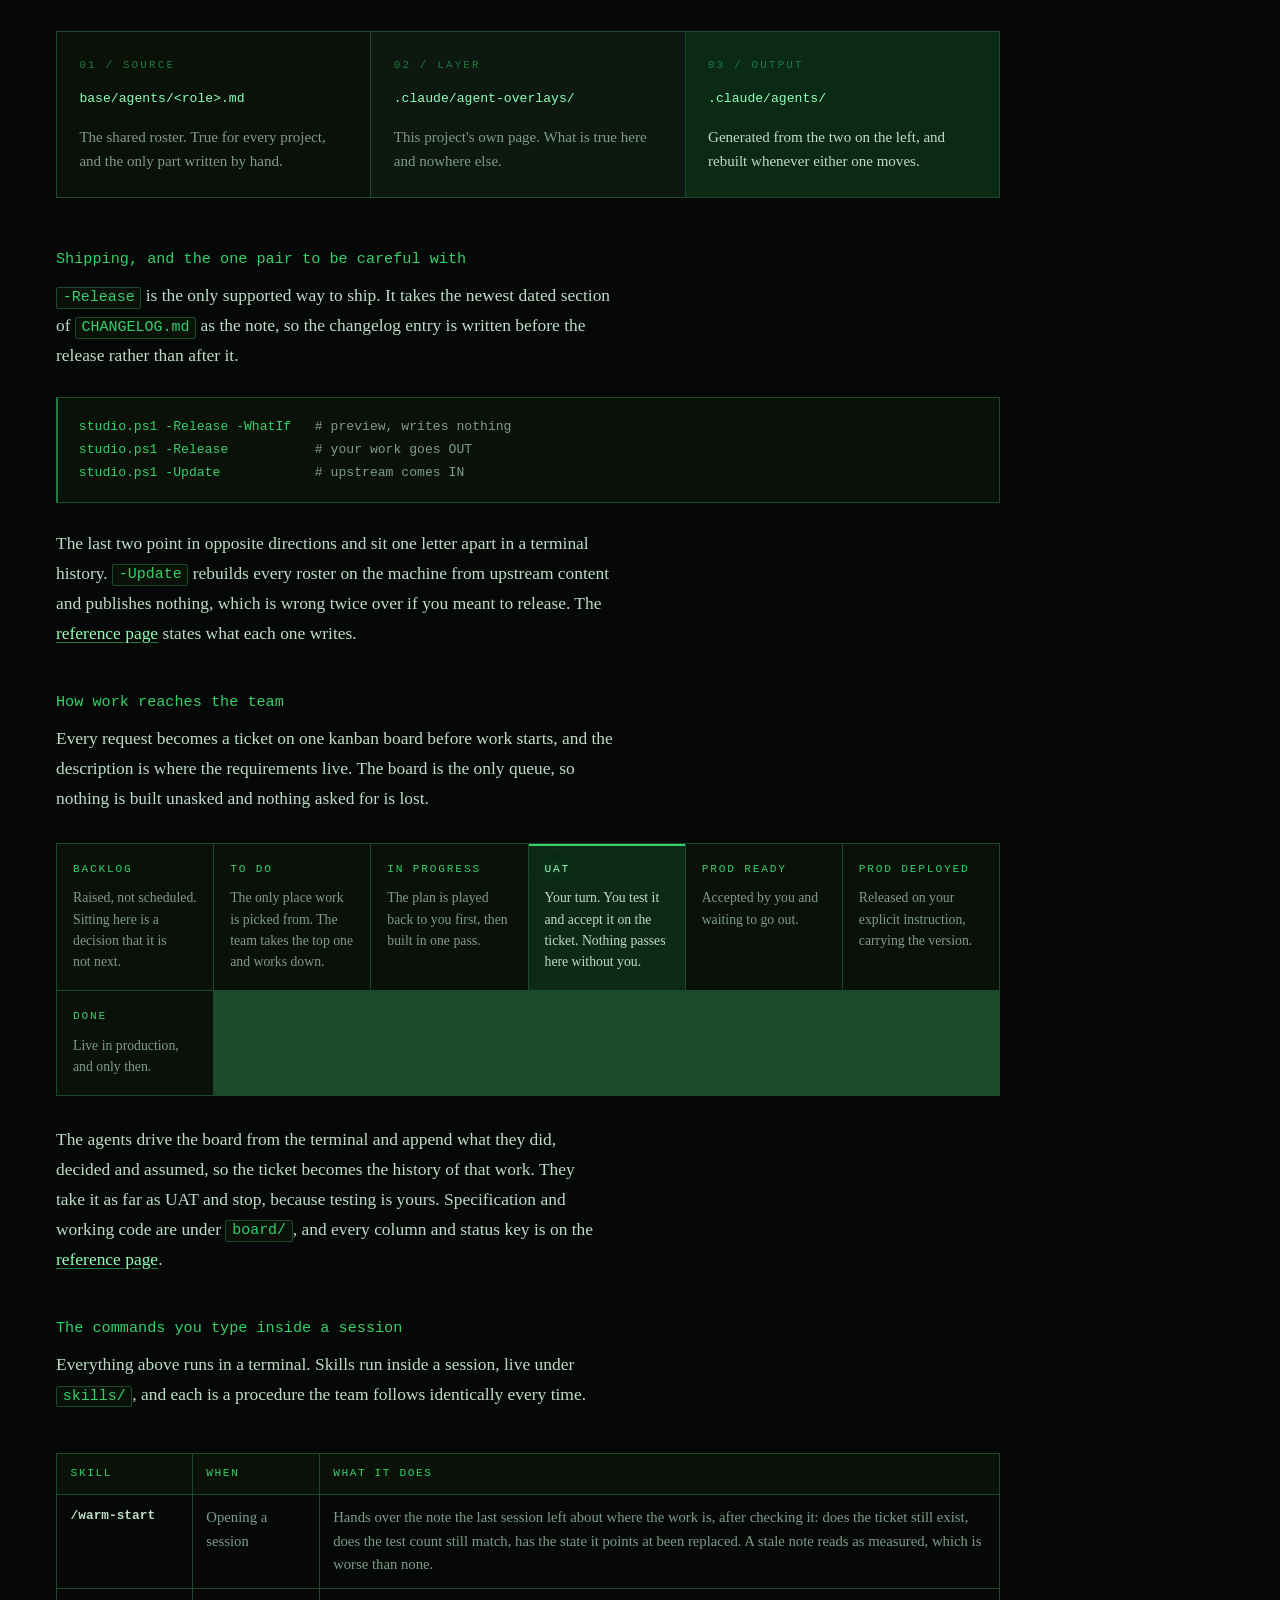
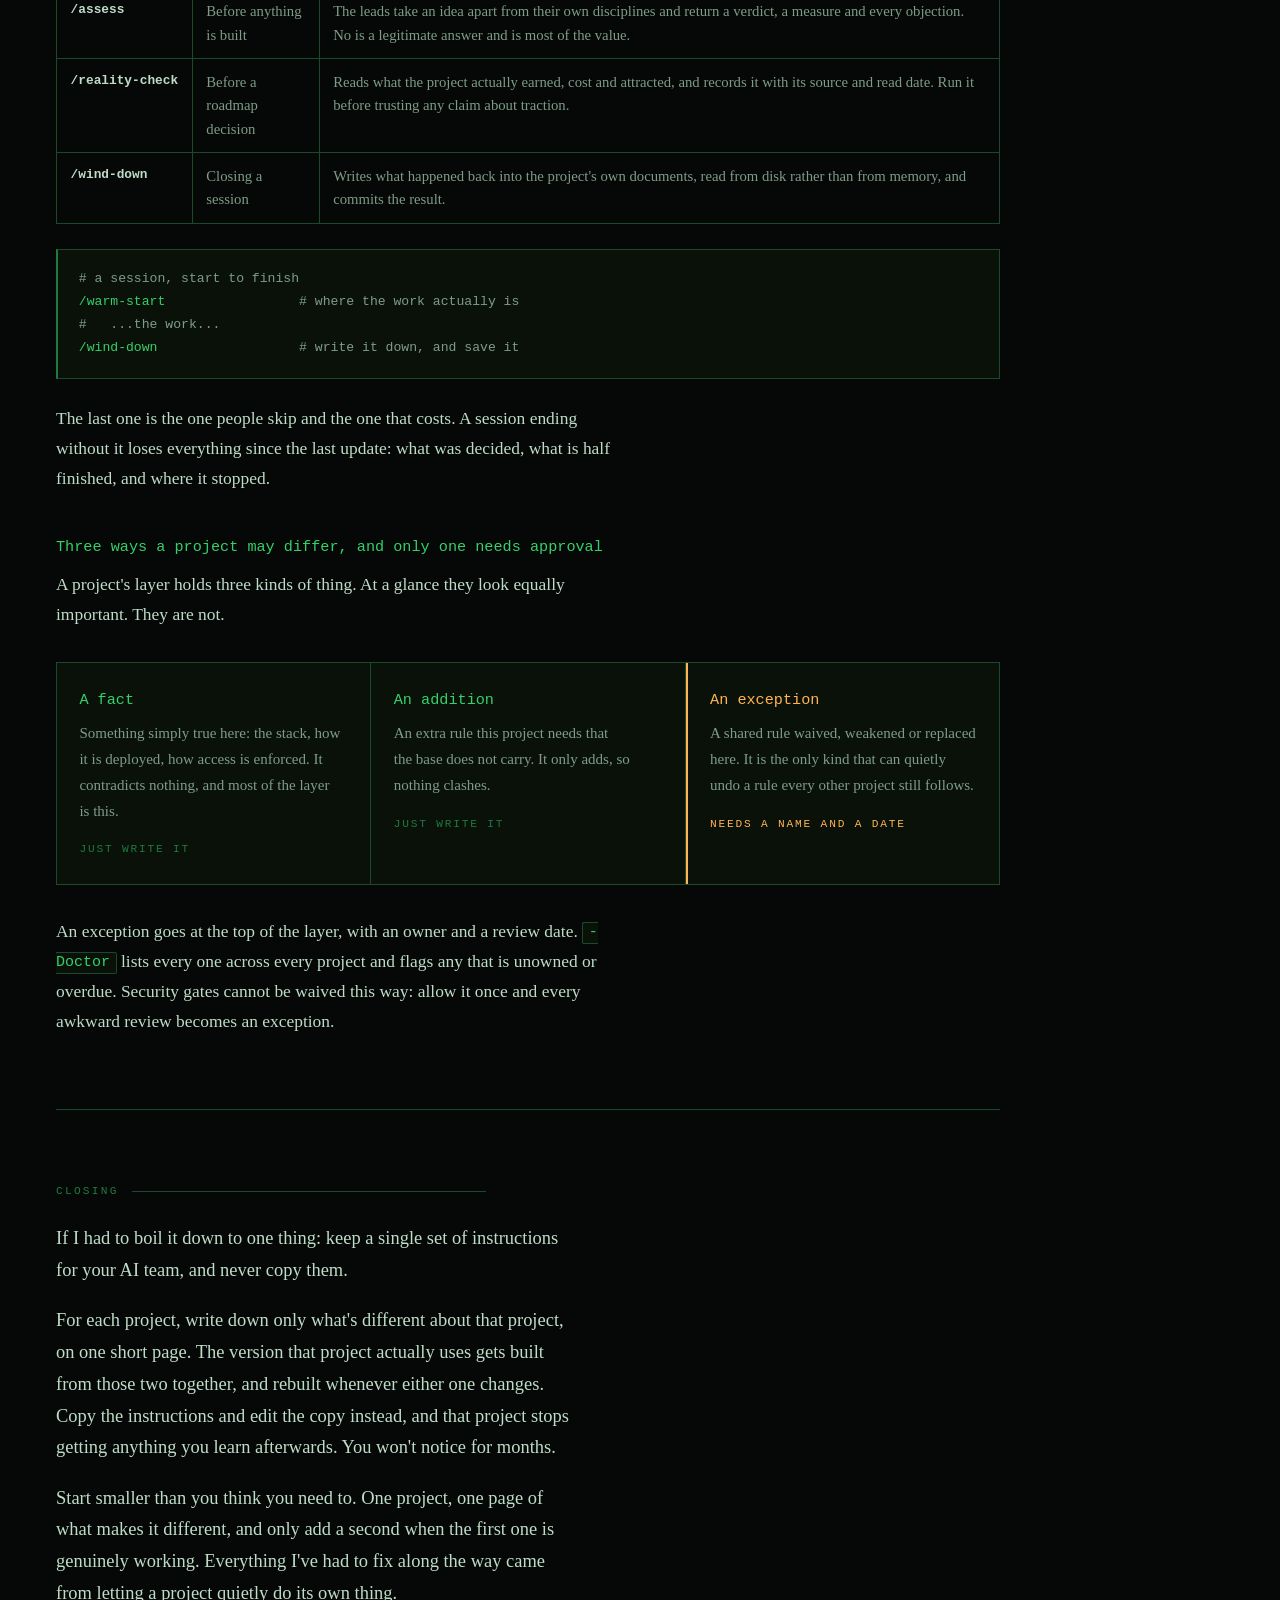
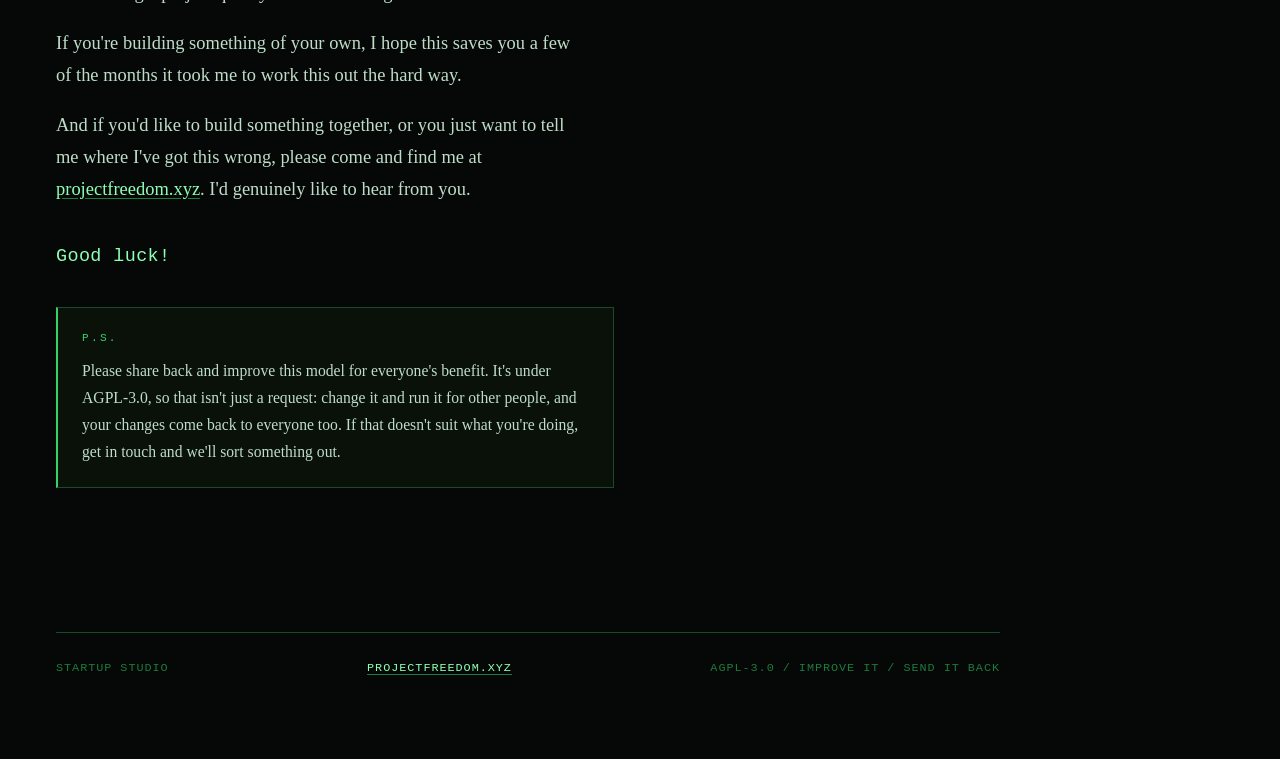
==== commit 81fec328: "Four commands nobody was told about, and 4 other change(s) **What this gives you.** - **The page tha" ====
--- a/how-to.html
+++ b/how-to.html
@@ -53,78 +53,50 @@
 
 <section id="using">
     <p class="eyebrow">How to run it</p>
-    <h2>Install once, then tune only what genuinely differs</h2>
-
-    <ol class="steps">
-      <li><b>Install the shared team</b>Put the shared handbook where your tools look for it, and every project has the full team from then on.</li>
-      <li><b>Write a stack card, once per project</b>Say what it's built with, how it works, and which shared rules don't apply here. Skip it and sixteen roles will each assume something that was only ever true of a different product.</li>
-      <li><b>Build the project's team</b>Print it. What comes out is generated, so keep it out of version control. Edit it and your change disappears the next time it prints.</li>
-      <li><b>Improve the base whenever anything is learned</b>Write it into the shared handbook, keeping what's general and dropping what was specific to you. Then it's everywhere.</li>
-    </ol>
-
-    <h3 style="margin-top:2.5rem">How work reaches the team</h3>
-    <p style="margin-top:0.6rem">Everything goes through a kanban board, the same way you'd run it in Jira or Asana. You write a ticket with a title and a description, and the description is where the real requirements live. The board is the only queue, so nothing gets built that you didn't ask for and nothing you asked for quietly gets lost.</p>
-
-    <div class="lanes">
-      <div class="lane"><span class="lane-n">Backlog</span><p>Ideas not scheduled yet. Sitting here is a decision that it isn't next.</p></div>
-      <div class="lane"><span class="lane-n">To Do</span><p>The only place work is picked from. The team takes the top one and works down.</p></div>
-      <div class="lane"><span class="lane-n">In Progress</span><p>They play the plan back to you first, then build it in one go.</p></div>
-      <div class="lane you"><span class="lane-n">UAT</span><p>Your turn. You test it and confirm on the ticket. Nothing moves past here without you.</p></div>
-      <div class="lane"><span class="lane-n">Prod Ready</span><p>Accepted by you and waiting to go out.</p></div>
-      <div class="lane"><span class="lane-n">Prod Deployed</span><p>Only on your explicit say-so, tagged with the release version.</p></div>
-      <div class="lane"><span class="lane-n">Done</span><p>Live, and only then.</p></div>
-    </div>
-
-    <p style="margin-top:1.8rem">The agents drive the board themselves from the terminal, moving tickets along and appending what they did, what they decided and anything they had to assume as they go. So the ticket becomes the history of that piece of work rather than something you reconstruct later.</p>
-    <p>They take it as far as UAT on their own. Then it stops, and you're the tester, exactly as you'd be in any product business. That's the one part I've never automated and don't intend to.</p>
-    <p>The board is called the Startup Studio Kanban and it's in the repo under <code>board/</code>, spec and working code both. Take it, it's the same one my projects run on. Every column and status is laid out on the <a href="/reference#board">reference page</a>.</p>
-
-<pre><span class="c"># the whole workflow</span>
-studio -Status              <span class="c"># what exists, what has drifted</span>
-studio -Doctor              <span class="c"># the same, plus the fix for each</span>
-studio -Sync                <span class="c"># push the base out, rebuild everyone</span>
-studio -Tune    -Project X  <span class="c"># start a project's layer</span>
-studio -Compose -Project X  <span class="c"># rebuild one project</span>
-studio -Release             <span class="c"># ship it, changelog entry first</span></pre>
-
-    <p style="margin-top:1.6rem">One command rebuilds every project from the current handbook, so nobody has to work out which ones changed.</p>
-    <p>If any of the words above are doing work you can't see, the <a href="/reference#glossary">glossary</a> defines each of them in a sentence: <a href="/reference#g-compose">compose</a>, <a href="/reference#g-overlay">overlay</a>, <a href="/reference#g-drift">drift</a>, <a href="/reference#g-roster">roster</a>.</p>
-
-    <h3 id="skills" style="margin-top:2.5rem">The commands you type inside a session</h3>
-    <p style="margin-top:0.6rem">Everything above is run from a terminal, to build the team and look after it. There's a second set you type inside a session, once the team is running. They're called skills and they're in the repo under <code>skills/</code>. Each one is a procedure the team follows the same way every time, so it doesn't depend on anyone remembering it.</p>
-
-    <div class="tablewrap">
-    <table class="stacktable">
-      <tbody>
-      <tr><th scope="col">Skill</th><th scope="col">When</th><th scope="col">What it does</th></tr>
-      <tr><td><b>/warm-start</b></td><td>Opening a session</td><td>Hands you the note the last session left about where the work is, after checking it. Does the ticket it names still exist, does the test count still match, does it point at state that has since been replaced. A note like that reads as measured, so a wrong one is worse than none.</td></tr>
-      <tr><td><b>/assess</b></td><td>Before anything is built</td><td>The leads take an idea apart from their own disciplines, argue it out, and come back with a verdict, a way to measure it, and the objections. No is a legitimate answer and is most of the value.</td></tr>
-      <tr><td><b>/reality-check</b></td><td>Before a roadmap decision</td><td>Reads what the project actually earned, cost and attracted, and writes it down with where it came from and the date it was read. Use it before trusting anyone's claim about traction, your own included.</td></tr>
-      <tr><td><b>/wind-down</b></td><td>Closing a session</td><td>Writes what happened back into the project's own documents, reading them off the disk first rather than from memory, and saves it where the next session will find it.</td></tr>
-      </tbody>
-    </table>
-    </div>
-
-<pre><span class="c"># a session, start to finish</span>
-/warm-start                 <span class="c"># where the work actually is</span>
-<span class="c">#   ...the work...</span>
-/wind-down                  <span class="c"># write down what happened, and save it</span></pre>
-
-    <p style="margin-top:1.6rem">The last one is the one people skip, and it's the one that costs. A session that ends without it loses everything since the last update: what got decided, what's half finished, and where exactly it stopped. The next session starts from a memory nobody has.</p>
-    <p>Winding down now checks its own work too. The record grows by adding a new block of current state and marking the previous one superseded, and the line telling the next session where to begin is written by hand, so it can be left pointing at the block that was just retired. The document then disagrees with itself and still looks finished. That gets compared and refused rather than trusted, because the next session reads the instruction and not the argument underneath it.</p>
-  
-
-    <h2>One shared handbook, printed fresh for each project</h2>
-    <p>So nobody photocopies anything. Each project keeps one short page of its own, listing the few things that are true there and nowhere else.</p>
-    <p>When a project needs its handbook, it gets printed fresh: the shared one and its own page together. Change either of them and it simply prints again.</p>
-    <p>A handbook that's reprinted every time can't go out of date, so there's nothing to keep track of.</p>
+    <h2>Install once, tune only what differs</h2>
+
+    <p class="lede-new">Startup Studio is one PowerShell entry point, <code>studio.ps1</code>. It installs a base roster of sixteen roles machine wide, and each project layers its own facts on top of that base. This page gives the recommended order of operations. The <a href="/reference#commands">command reference</a> lists every switch and what each one writes.</p>
+
+    <h3 id="flow" style="margin-top:2.5rem">Recommended flow</h3>
+    <p style="margin-top:0.6rem">Steps 1 to 4 are run once for a new machine and a new project. After that, only the loop below repeats.</p>
+
+<pre><span class="c"># 1. install the shared roster and the skills</span>
+studio.ps1 -Sync
+
+<span class="c"># 2. tell a project where its roster comes from</span>
+studio.ps1 -Connect -Project "my-app"
+
+<span class="c"># 3. start that project's own layer, then fill it in</span>
+studio.ps1 -Tune    -Project "my-app"
+
+<span class="c"># 4. build the project's roster: base plus layer</span>
+studio.ps1 -Compose -Project "my-app"
+
+<span class="c"># 5. what exists, what has drifted, what to run</span>
+studio.ps1 -Doctor</pre>
+
+    <p style="margin-top:1.6rem">Step 3 writes a stack card at <code>.claude\agent-overlays\_project.md</code>: what the project is built with, where authorisation lives, and any shared rule it waives. Skipping it is legitimate, and that project runs the base roster unchanged.</p>
+
+    <h3 id="loop" style="margin-top:2.5rem">The loop after that</h3>
+    <p style="margin-top:0.6rem">Two commands cover most days.</p>
+
+<pre><span class="c"># a rule that applies to every project</span>
+edit base\agents\&lt;role&gt;.md
+studio.ps1 -Sync
+
+<span class="c"># something true of one project only</span>
+edit my-app\.claude\agent-overlays\_project.md
+studio.ps1 -Compose -Project "my-app"</pre>
+
+    <p style="margin-top:1.6rem">One question decides which of the two you are running. <em>Would a project on a different stack benefit from this?</em> If it would, the change belongs in the base. If it would not, it belongs in that project's layer.</p>
+    <p><b>Never edit <code>.claude\agents\</code>.</b> That directory is generated output. It is rebuilt from scratch on the next compose, so an edit there is live in the current session, invisible to every other project, and then destroyed without warning.</p>
 
     <div class="pipeline">
       <div class="pipeline-inner">
         <div class="stage">
           <span class="stage-n">01 / SOURCE</span>
           <span class="stage-path">base/agents/&lt;role&gt;.md</span>
-          <p>The shared handbook. True for every project, and the only thing a person writes by hand.</p>
+          <p>The shared roster. True for every project, and the only part written by hand.</p>
         </div>
         <div class="stage">
           <span class="stage-n">02 / LAYER</span>
@@ -134,39 +106,79 @@
         <div class="stage">
           <span class="stage-n">03 / OUTPUT</span>
           <span class="stage-path">.claude/agents/</span>
-          <p>Printed fresh from the two on the left. Edit this and your change is gone the next time it prints.</p>
+          <p>Generated from the two on the left, and rebuilt whenever either one moves.</p>
         </div>
       </div>
     </div>
 
-    <p class="flow"><b>write it once</b> &rarr; every project reprints &rarr; <b>nobody else does anything</b></p>
-
-    <p style="margin-top:2rem">There's one question I ask to decide where anything new goes. <em>Would another project benefit from this?</em> If yes, it belongs in the shared handbook. If no, it belongs on that project's own page.</p>
-
-    <h2>Three ways a project can differ, and only one needs your approval</h2>
-    <p>A project's own page ends up holding three different kinds of thing, and at a glance they all look equally important. They aren't. Two of them you can just write down. The third can quietly undo a rule that every other project still follows, so it's the one worth stopping for.</p>
+    <h3 id="shipping" style="margin-top:2.5rem">Shipping, and the one pair to be careful with</h3>
+    <p style="margin-top:0.6rem"><code>-Release</code> is the only supported way to ship. It takes the newest dated section of <code>CHANGELOG.md</code> as the note, so the changelog entry is written before the release rather than after it.</p>
+
+<pre>studio.ps1 -Release -WhatIf   <span class="c"># preview, writes nothing</span>
+studio.ps1 -Release           <span class="c"># your work goes OUT</span>
+studio.ps1 -Update            <span class="c"># upstream comes IN</span></pre>
+
+    <p style="margin-top:1.6rem">The last two point in opposite directions and sit one letter apart in a terminal history. <code>-Update</code> rebuilds every roster on the machine from upstream content and publishes nothing, which is wrong twice over if you meant to release. The <a href="/reference#release-vs-update">reference page</a> states what each one writes.</p>
+
+    <h3 id="board" style="margin-top:2.5rem">How work reaches the team</h3>
+    <p style="margin-top:0.6rem">Every request becomes a ticket on one kanban board before work starts, and the description is where the requirements live. The board is the only queue, so nothing is built unasked and nothing asked for is lost.</p>
+
+    <div class="lanes">
+      <div class="lane"><span class="lane-n">Backlog</span><p>Raised, not scheduled. Sitting here is a decision that it is not next.</p></div>
+      <div class="lane"><span class="lane-n">To Do</span><p>The only place work is picked from. The team takes the top one and works down.</p></div>
+      <div class="lane"><span class="lane-n">In Progress</span><p>The plan is played back to you first, then built in one pass.</p></div>
+      <div class="lane you"><span class="lane-n">UAT</span><p>Your turn. You test it and accept it on the ticket. Nothing passes here without you.</p></div>
+      <div class="lane"><span class="lane-n">Prod Ready</span><p>Accepted by you and waiting to go out.</p></div>
+      <div class="lane"><span class="lane-n">Prod Deployed</span><p>Released on your explicit instruction, carrying the version.</p></div>
+      <div class="lane"><span class="lane-n">Done</span><p>Live in production, and only then.</p></div>
+    </div>
+
+    <p style="margin-top:1.8rem">The agents drive the board from the terminal and append what they did, decided and assumed, so the ticket becomes the history of that work. They take it as far as UAT and stop, because testing is yours. Specification and working code are under <code>board/</code>, and every column and status key is on the <a href="/reference#board">reference page</a>.</p>
+
+    <h3 id="skills" style="margin-top:2.5rem">The commands you type inside a session</h3>
+    <p style="margin-top:0.6rem">Everything above runs in a terminal. Skills run inside a session, live under <code>skills/</code>, and each is a procedure the team follows identically every time.</p>
+
+    <div class="tablewrap">
+    <table class="stacktable">
+      <tbody>
+      <tr><th scope="col">Skill</th><th scope="col">When</th><th scope="col">What it does</th></tr>
+      <tr><td><b>/warm-start</b></td><td>Opening a session</td><td>Hands over the note the last session left about where the work is, after checking it: does the ticket still exist, does the test count still match, has the state it points at been replaced. A stale note reads as measured, which is worse than none.</td></tr>
+      <tr><td><b>/assess</b></td><td>Before anything is built</td><td>The leads take an idea apart from their own disciplines and return a verdict, a measure and every objection. No is a legitimate answer and is most of the value.</td></tr>
+      <tr><td><b>/reality-check</b></td><td>Before a roadmap decision</td><td>Reads what the project actually earned, cost and attracted, and records it with its source and read date. Run it before trusting any claim about traction.</td></tr>
+      <tr><td><b>/wind-down</b></td><td>Closing a session</td><td>Writes what happened back into the project's own documents, read from disk rather than from memory, and commits the result.</td></tr>
+      </tbody>
+    </table>
+    </div>
+
+<pre><span class="c"># a session, start to finish</span>
+/warm-start                 <span class="c"># where the work actually is</span>
+<span class="c">#   ...the work...</span>
+/wind-down                  <span class="c"># write it down, and save it</span></pre>
+
+    <p style="margin-top:1.6rem">The last one is the one people skip and the one that costs. A session ending without it loses everything since the last update: what was decided, what is half finished, and where it stopped.</p>
+
+    <h3 id="layers" style="margin-top:2.5rem">Three ways a project may differ, and only one needs approval</h3>
+    <p style="margin-top:0.6rem">A project's layer holds three kinds of thing. At a glance they look equally important. They are not.</p>
 
     <div class="kinds">
       <div class="kind">
         <h3>A fact</h3>
-        <p>Something that's simply true here. What it's built with, how it works. It argues with nothing, and most of the page is this.</p>
+        <p>Something simply true here: the stack, how it is deployed, how access is enforced. It contradicts nothing, and most of the layer is this.</p>
         <span class="verdict">Just write it</span>
       </div>
       <div class="kind">
         <h3>An addition</h3>
-        <p>Something extra this project needs that the handbook doesn't cover. It only adds, so nothing clashes.</p>
+        <p>An extra rule this project needs that the base does not carry. It only adds, so nothing clashes.</p>
         <span class="verdict">Just write it</span>
       </div>
       <div class="kind risk">
         <h3>An exception</h3>
-        <p>A shared rule switched off or changed for this project. It's the only risky kind, so it's the only one that needs a signature: what changed, why, who agreed, and when it gets looked at again.</p>
+        <p>A shared rule waived, weakened or replaced here. It is the only kind that can quietly undo a rule every other project still follows.</p>
         <span class="verdict">Needs a name and a date</span>
       </div>
     </div>
 
-    <p style="margin-top:2rem">Exceptions go at the top of the page rather than buried at the bottom, because a rule you've switched off is no use to anyone who never reads that far.</p>
-    <p>One check lists every exception across every project and flags anything nobody owns or that's overdue for another look. If nobody owns it, nobody can say why it's there, and nobody will ever dare turn it back on.</p>
-    <p>Safety checks are the one thing that can never be switched off this way. Allow it once and every awkward review becomes an exception.</p>
+    <p style="margin-top:2rem">An exception goes at the top of the layer, with an owner and a review date. <code>-Doctor</code> lists every one across every project and flags any that is unowned or overdue. Security gates cannot be waived this way: allow it once and every awkward review becomes an exception.</p>
   </section>
   <section id="close">
     <p class="eyebrow">Closing</p>
--- a/site.css
+++ b/site.css
@@ -719,15 +719,21 @@
 .stacktable td:first-child{color:var(--bright); white-space:nowrap; font-family:var(--mono); font-size:.8rem}
 /* The board table carries four columns and the last one is a short label that wrapped to two
    lines at every width. Giving the two label columns a floor stops the meaning column taking
-   everything and leaving them to break mid-phrase. */
-.stacktable th:last-child,.stacktable td:last-child{white-space:nowrap}
+   everything and leaving them to break mid-phrase.
+
+   SCOPED to that table, which is what the paragraph above always described and the selector
+   never said. Written bare, it applied to every .stacktable, and the other two are three
+   columns of PROSE with the long one last. Measured at 1920px in a 944px column: the stack
+   table rendered 2751px wide and the skills table 2107px, each with its last column on a
+   single line, so both scrolled sideways on a desktop. A comment is not a selector. */
+.stacktable.board-key th:last-child,.stacktable.board-key td:last-child{white-space:nowrap}
 /* The one move on the board that belongs to the founder. It is amber for the same reason the
    UAT card is: the board's whole point is that single boundary, and a table where every row
    says Agents makes the exception disappear into the pattern. */
 .stacktable td.yours{color:var(--amber)}
 .stacktable td .sub{color:var(--muted); font-size:.9em}
 .bown .sub{color:var(--rule); text-transform:none; letter-spacing:0}
-.stacktable th:nth-child(2),.stacktable td:nth-child(2){white-space:nowrap}
+.stacktable.board-key th:nth-child(2),.stacktable.board-key td:nth-child(2){white-space:nowrap}
 .stacktable td{color:var(--muted)}
 .stacktable td b{color:var(--prose); font-weight:600}
 .tablewrap{overflow-x:auto}
@@ -740,8 +746,8 @@
    100% for a heading, so the reader is shown the next entry above a definition that is not its
    own. The anchor resolved correctly the whole time. Resolving and landing are separate
    questions and only the first was being asked. */
-#reference h3{scroll-margin-top:5rem}
-#using h3{scroll-margin-top:5rem}
+#reference h3,#reference h4{scroll-margin-top:5rem}
+#using h3,#using h4{scroll-margin-top:5rem}
 .gloss{margin:1.5rem 0 0; border-top:1px solid var(--rule)}
 .gloss dt{font-family:var(--mono); font-size:.82rem; letter-spacing:.04em; color:var(--phosphor);
           padding:1rem 0 .3rem; border-bottom:0; scroll-margin-top:5rem}
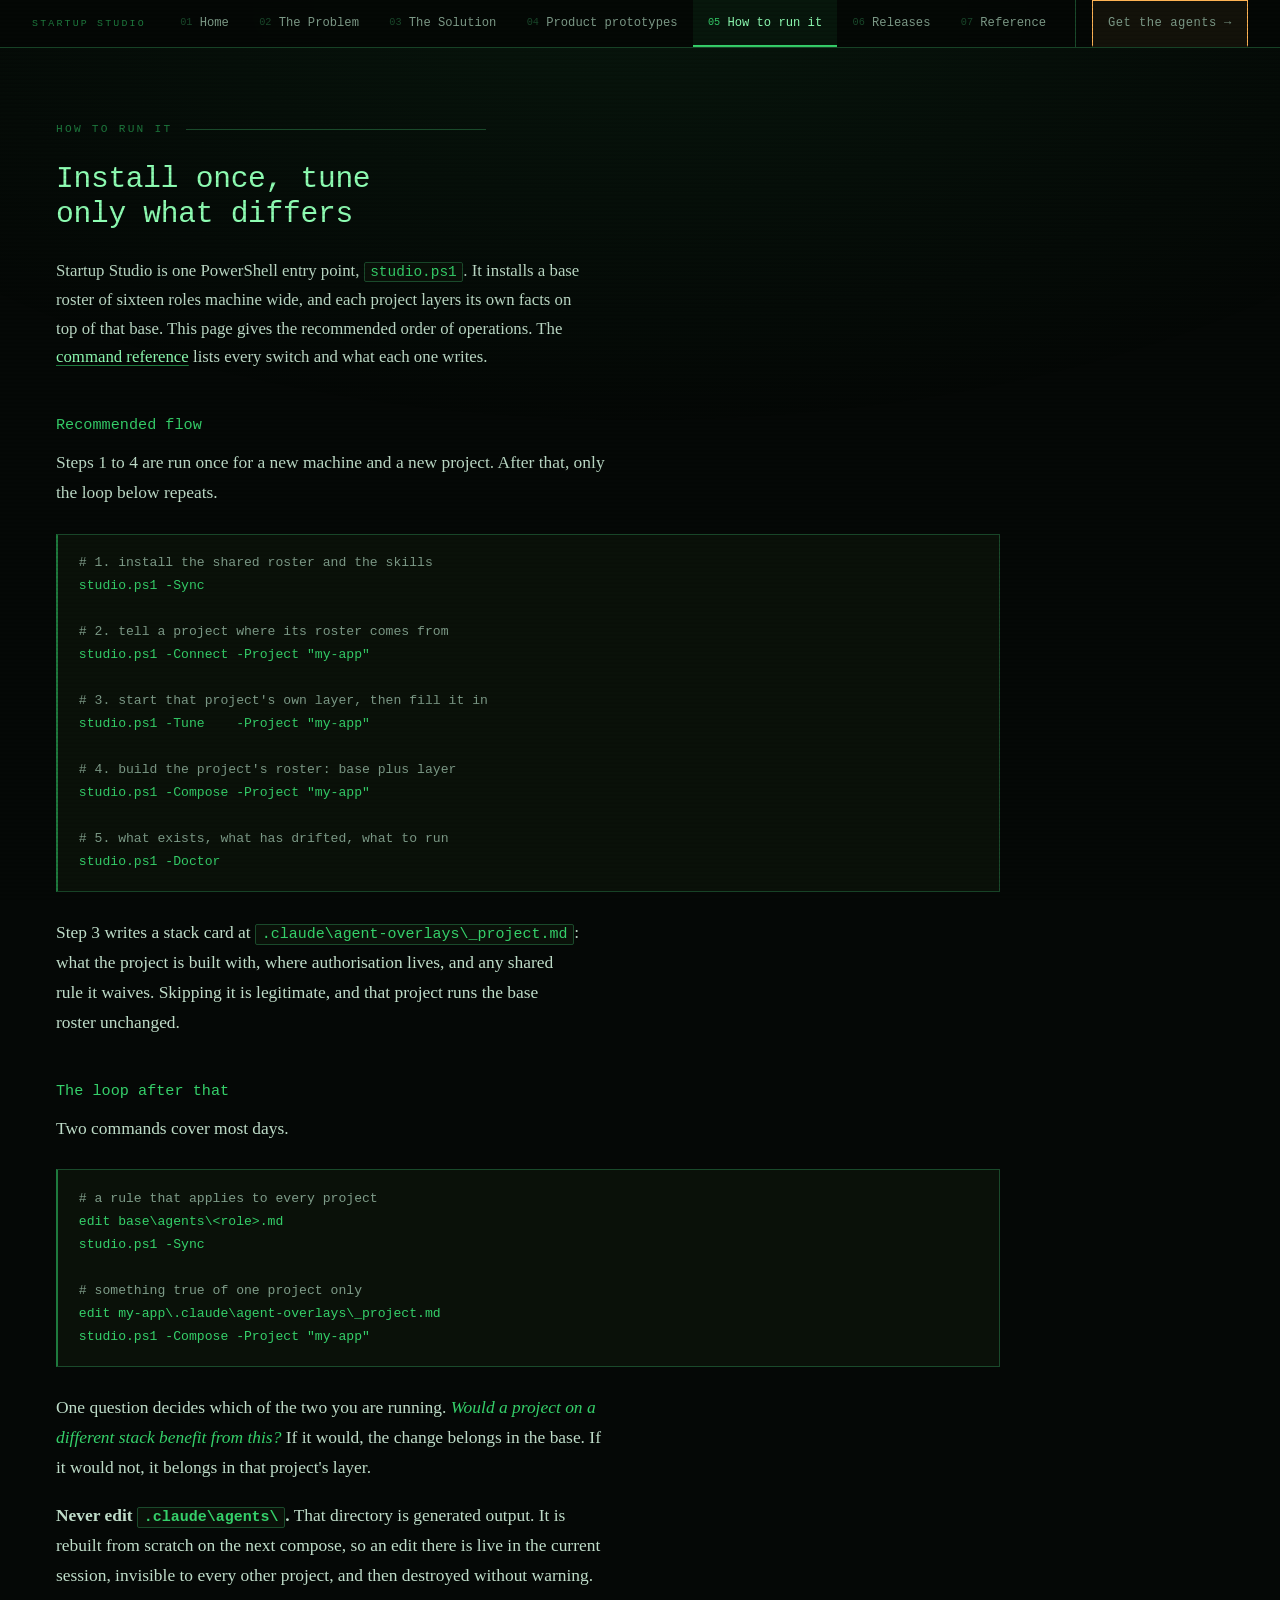
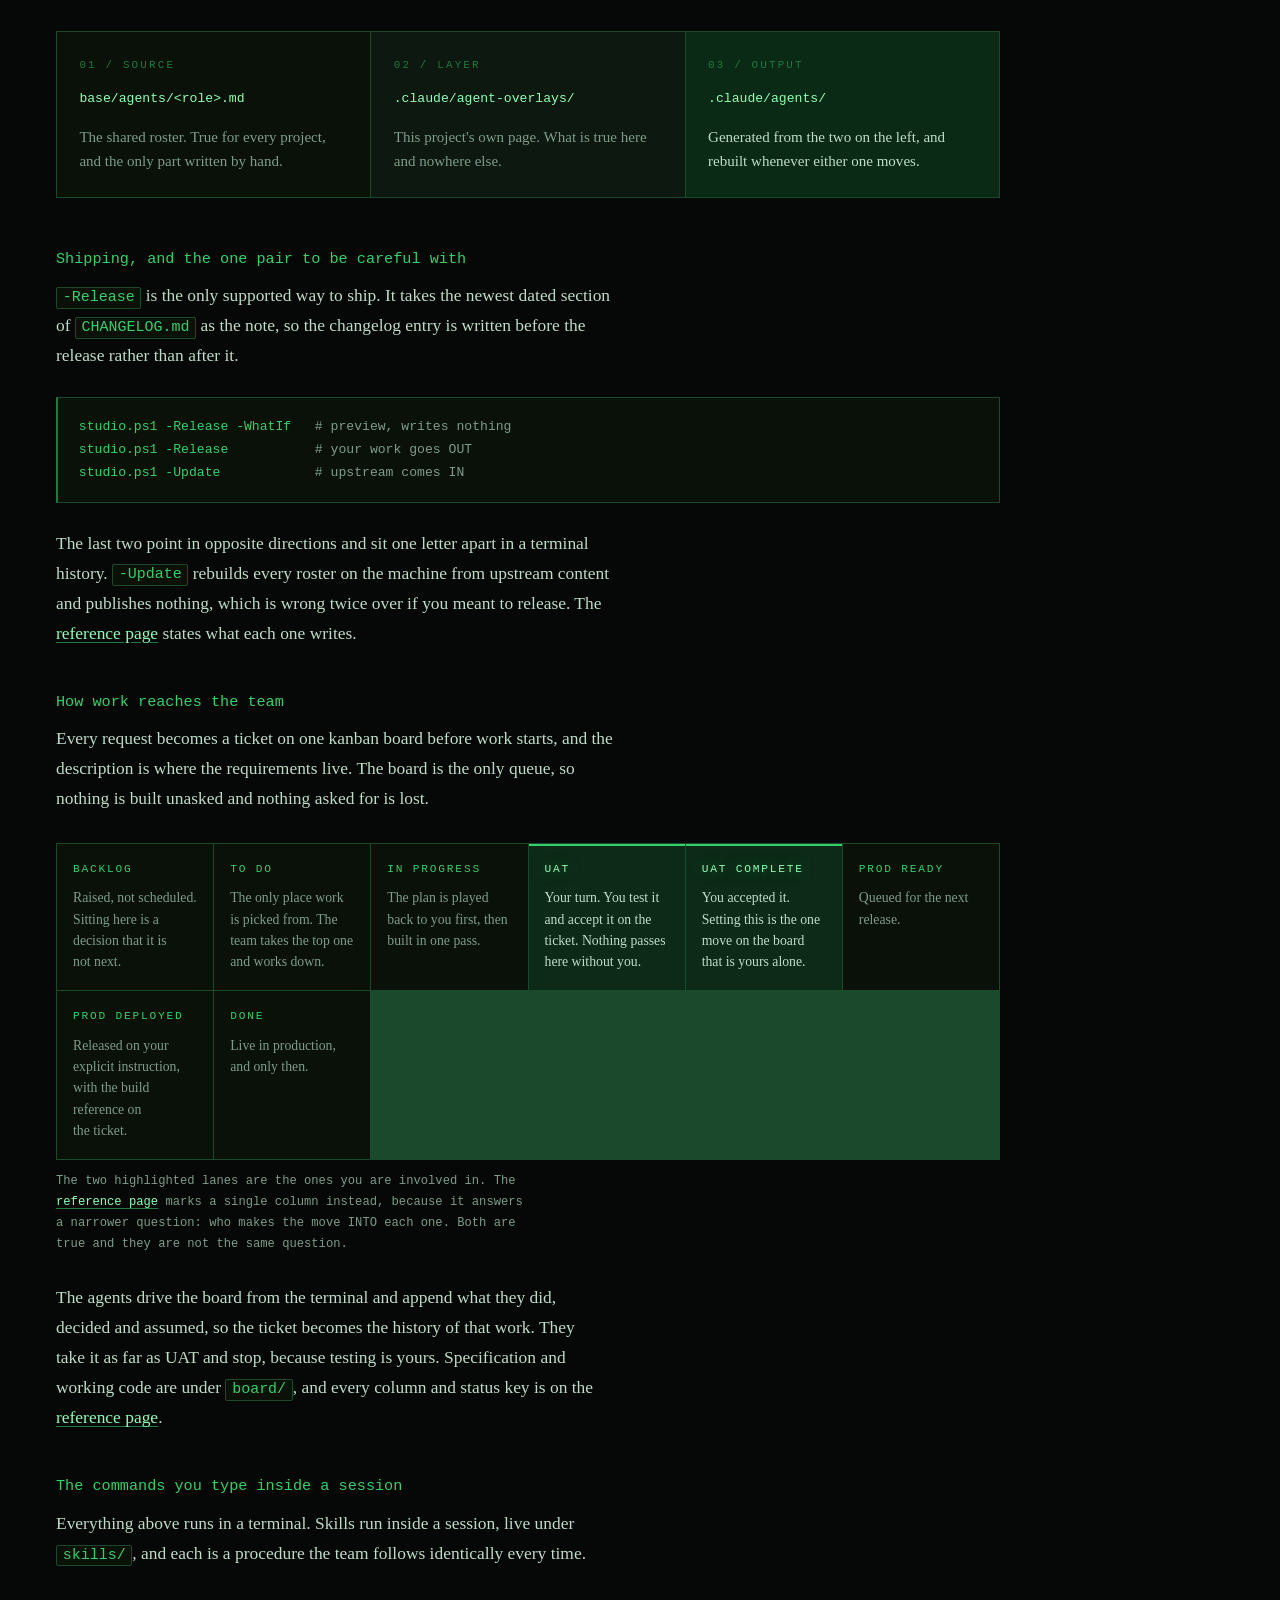
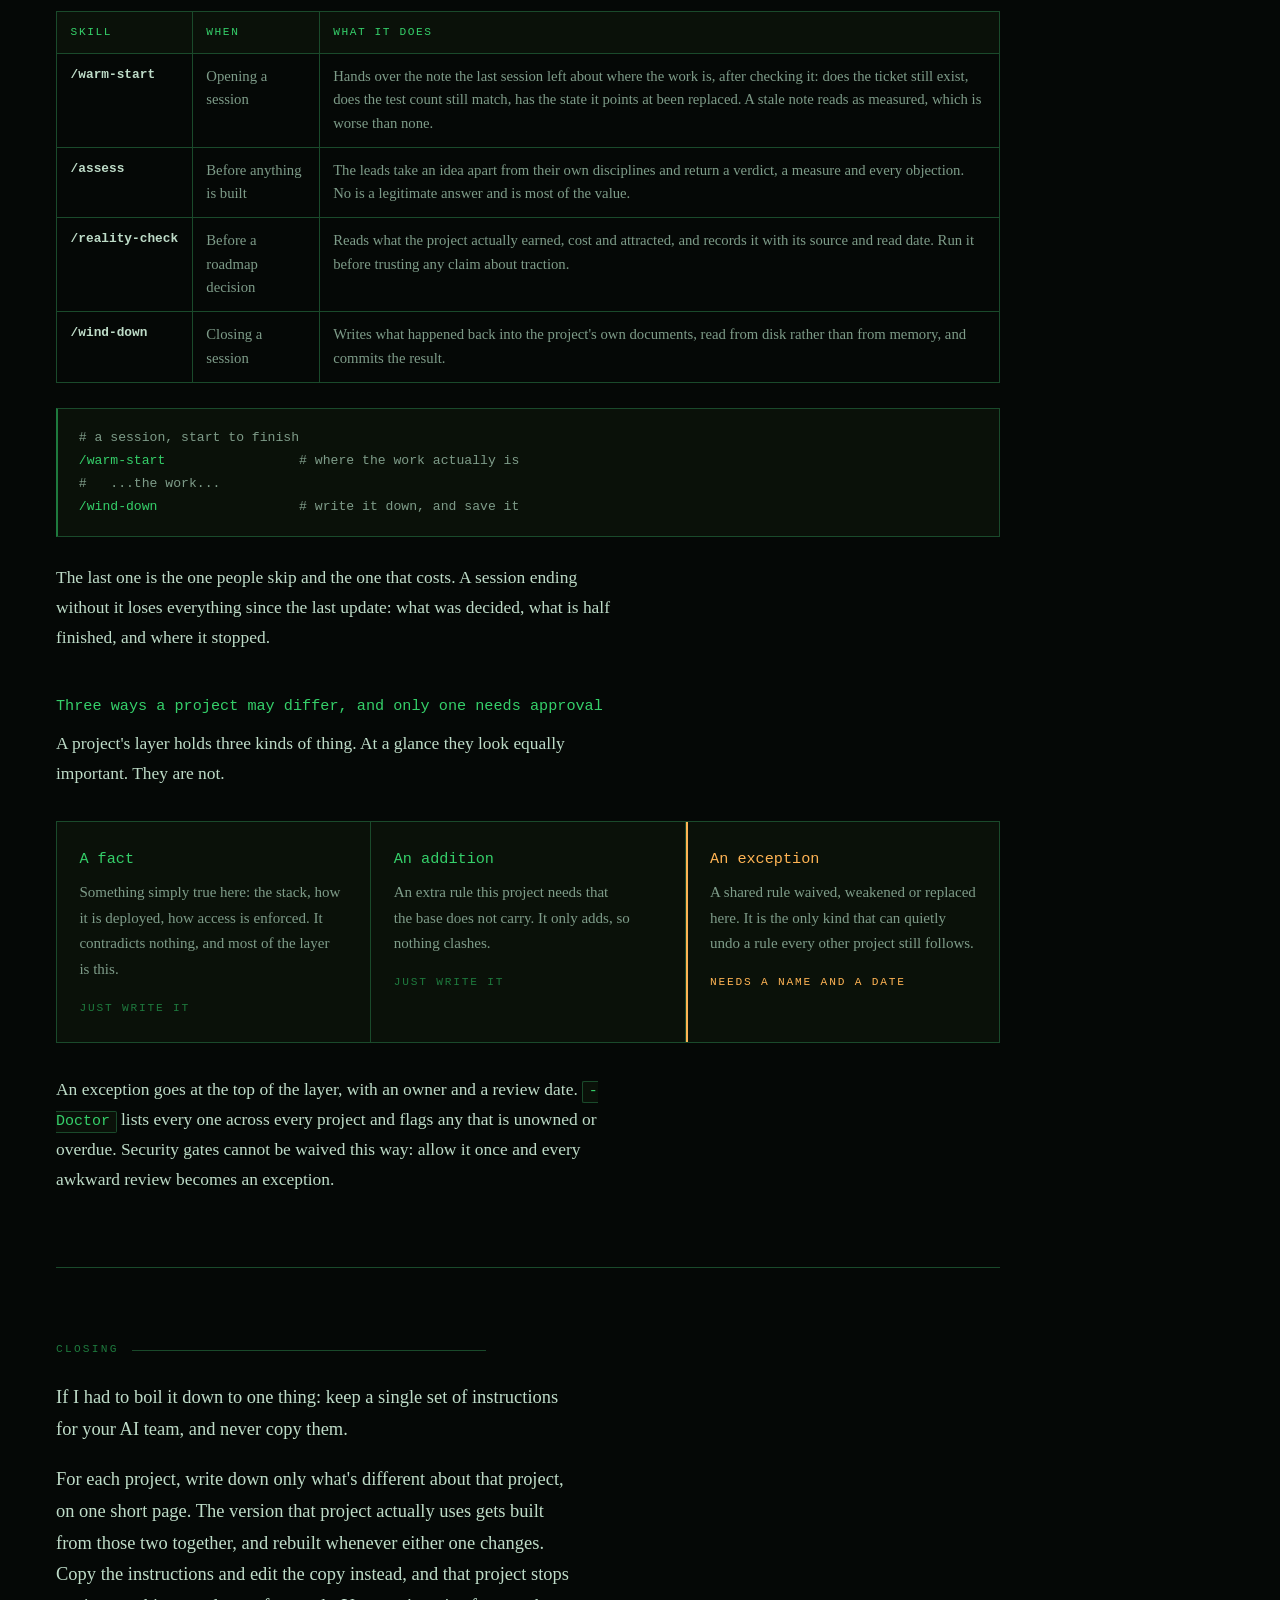
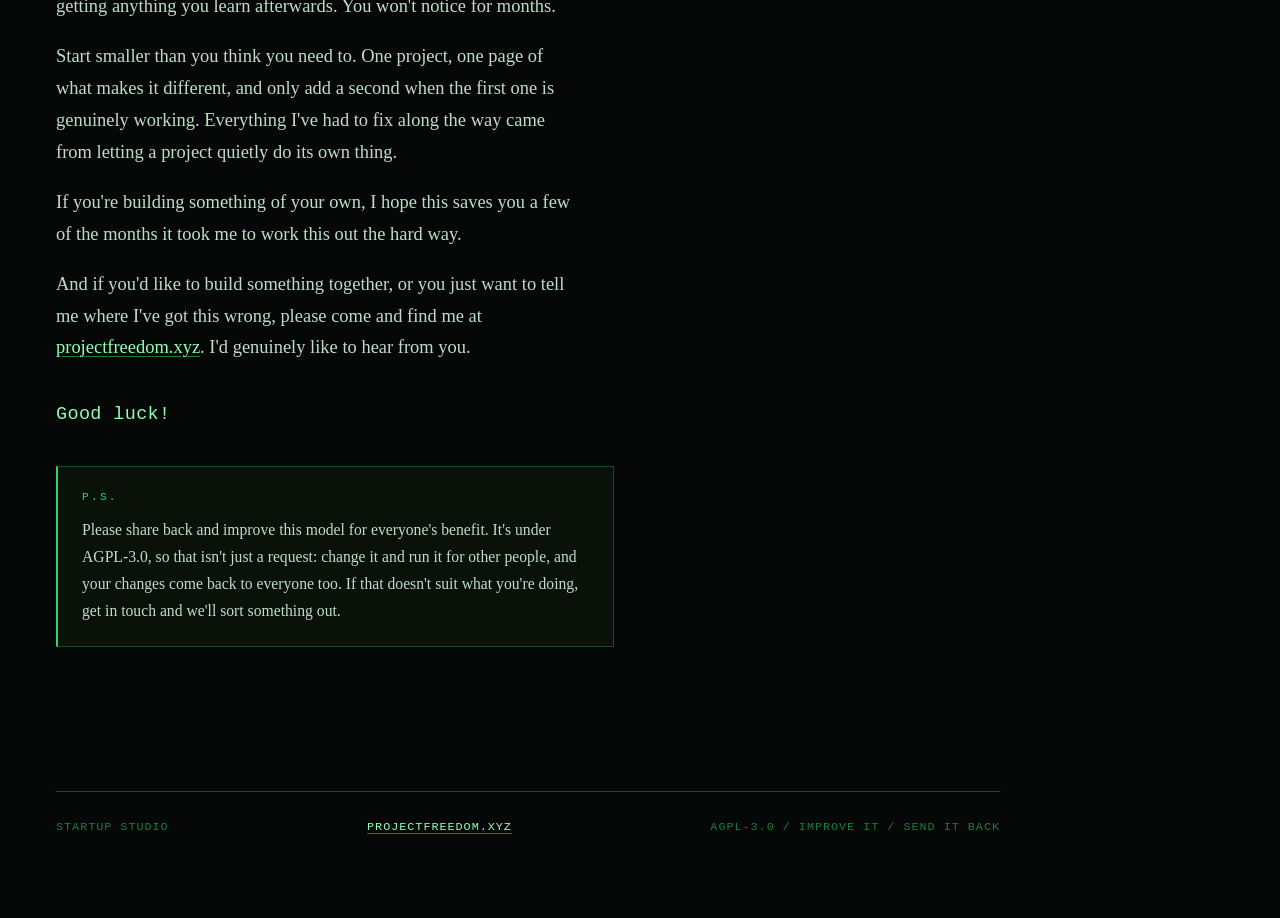
==== commit 8737caef: "Three descriptions of one board, all agreeing with each other and none with the board, and 3 other c" ====
--- a/how-to.html
+++ b/how-to.html
@@ -128,10 +128,12 @@
       <div class="lane"><span class="lane-n">To Do</span><p>The only place work is picked from. The team takes the top one and works down.</p></div>
       <div class="lane"><span class="lane-n">In Progress</span><p>The plan is played back to you first, then built in one pass.</p></div>
       <div class="lane you"><span class="lane-n">UAT</span><p>Your turn. You test it and accept it on the ticket. Nothing passes here without you.</p></div>
-      <div class="lane"><span class="lane-n">Prod Ready</span><p>Accepted by you and waiting to go out.</p></div>
-      <div class="lane"><span class="lane-n">Prod Deployed</span><p>Released on your explicit instruction, carrying the version.</p></div>
+      <div class="lane you"><span class="lane-n">UAT Complete</span><p>You accepted it. Setting this is the one move on the board that is yours alone.</p></div>
+      <div class="lane"><span class="lane-n">Prod Ready</span><p>Queued for the next release.</p></div>
+      <div class="lane"><span class="lane-n">Prod Deployed</span><p>Released on your explicit instruction, with the build reference on the ticket.</p></div>
       <div class="lane"><span class="lane-n">Done</span><p>Live in production, and only then.</p></div>
     </div>
+    <p class="boardnote">The two highlighted lanes are the ones you are involved in. The <a href="/reference#board">reference page</a> marks a single column instead, because it answers a narrower question: who makes the move INTO each one. Both are true and they are not the same question.</p>
 
     <p style="margin-top:1.8rem">The agents drive the board from the terminal and append what they did, decided and assumed, so the ticket becomes the history of that work. They take it as far as UAT and stop, because testing is yours. Specification and working code are under <code>board/</code>, and every column and status key is on the <a href="/reference#board">reference page</a>.</p>
 
--- a/site.css
+++ b/site.css
@@ -683,15 +683,17 @@
 
 /* ---- reference: the board, the stack, the glossary ---- */
 
-/* Seven columns that scroll sideways inside their own container rather than making the page
+/* Eight columns that scroll sideways inside their own container rather than making the page
    scroll. A board is the one thing on this site that genuinely cannot reflow to one column
    without stopping being a board, so it keeps its shape and takes a scrollbar on a phone. */
 .boardwrap{overflow-x:auto; border:1px solid var(--rule); background:var(--deep); margin-top:1.6rem}
-/* Sized so all seven columns fit the content column on a desktop, because seeing the whole
-   board at once is the point of showing it. Below that it scrolls INSIDE its own container
-   and the page body never scrolls sideways: a board is the one thing here that cannot
-   reflow to a single column without ceasing to be a board. */
-.board{display:grid; grid-template-columns:repeat(7,minmax(7.9rem,1fr)); gap:1px; background:var(--rule); min-width:56rem}
+/* Sized so all eight columns fit the content column on a desktop, because seeing the whole
+   board at once is the point of showing it. The track was 7.9rem when there were seven; the
+   eighth column arrived with uat_complete, which board.js has always rendered separately, so
+   the track narrows rather than the board overflowing a desktop it used to fit. Below that it
+   scrolls INSIDE its own container and the page body never scrolls sideways: a board is the
+   one thing here that cannot reflow to a single column without ceasing to be a board. */
+.board{display:grid; grid-template-columns:repeat(8,minmax(6.85rem,1fr)); gap:1px; background:var(--rule); min-width:56rem}
 .bcol{background:var(--deep); padding:.8rem .6rem 1rem; display:flex; flex-direction:column; gap:.5rem}
 .bhead{font-family:var(--mono); font-size:.62rem; letter-spacing:.13em; text-transform:uppercase; color:var(--phosphor); margin:0; line-height:1.4}
 .bkey{font-family:var(--mono); font-size:.56rem; letter-spacing:.06em; color:var(--rule); display:block; text-transform:none}
@@ -703,7 +705,7 @@
 .bown{font-family:var(--mono); font-size:.58rem; letter-spacing:.08em; text-transform:uppercase; color:var(--muted); margin:.1rem 0 0}
 .bown.you{color:var(--amber)}
 .boardnote{font-family:var(--mono); font-size:.76rem; color:var(--muted); margin:.7rem 0 0}
-/* Shown wherever the board actually overflows, which is everything below the width the seven
+/* Shown wherever the board actually overflows, which is everything below the width the eight
    columns need. The first version of this comment claimed exactly that and the rule did not:
    it stopped at 640px while the board still scrolled at 768px, so an iPad got a scrolling
    board and no affordance, under a comment asserting otherwise. */
@@ -759,7 +761,7 @@
 
 /* On a phone the board scrolls sideways inside its own box regardless, so there is no reason to
    keep it dense: the columns get wider and every label goes back up to the size the rest of this
-   site uses for mono labels. Squeezing seven columns into 360px would only produce text nobody
+   site uses for mono labels. Squeezing eight columns into 360px would only produce text nobody
    can read, next to a scrollbar they still have to use. */
 @media (max-width:1023px){
   .boardhint{display:block; font-family:var(--mono); font-size:.7rem; letter-spacing:.06em;
@@ -767,7 +769,7 @@
 }
 
 @media (max-width:640px){
-  .board{grid-template-columns:repeat(7,minmax(11rem,1fr)); min-width:78rem}
+  .board{grid-template-columns:repeat(8,minmax(11rem,1fr)); min-width:88rem}
   .bhead{font-size:.76rem}
   .bkey{font-size:.68rem}
   .bcard{font-size:.88rem}
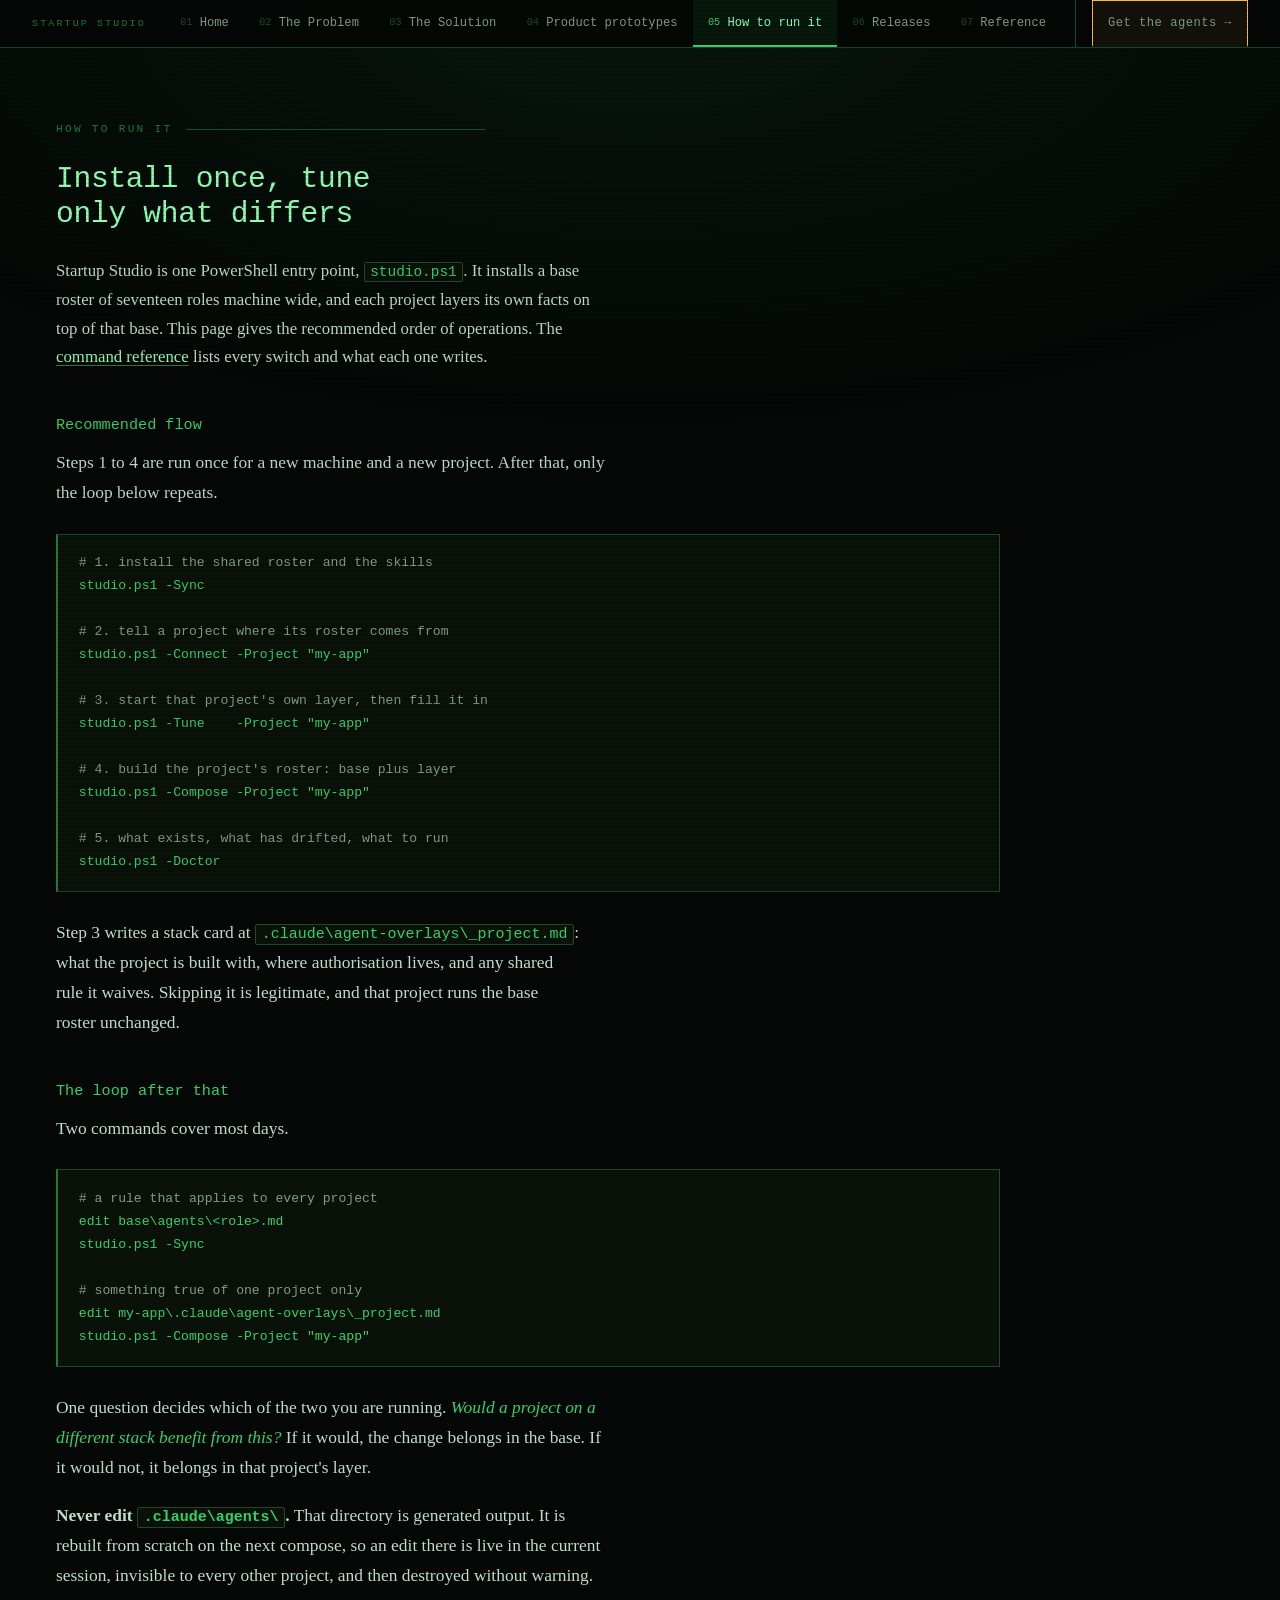
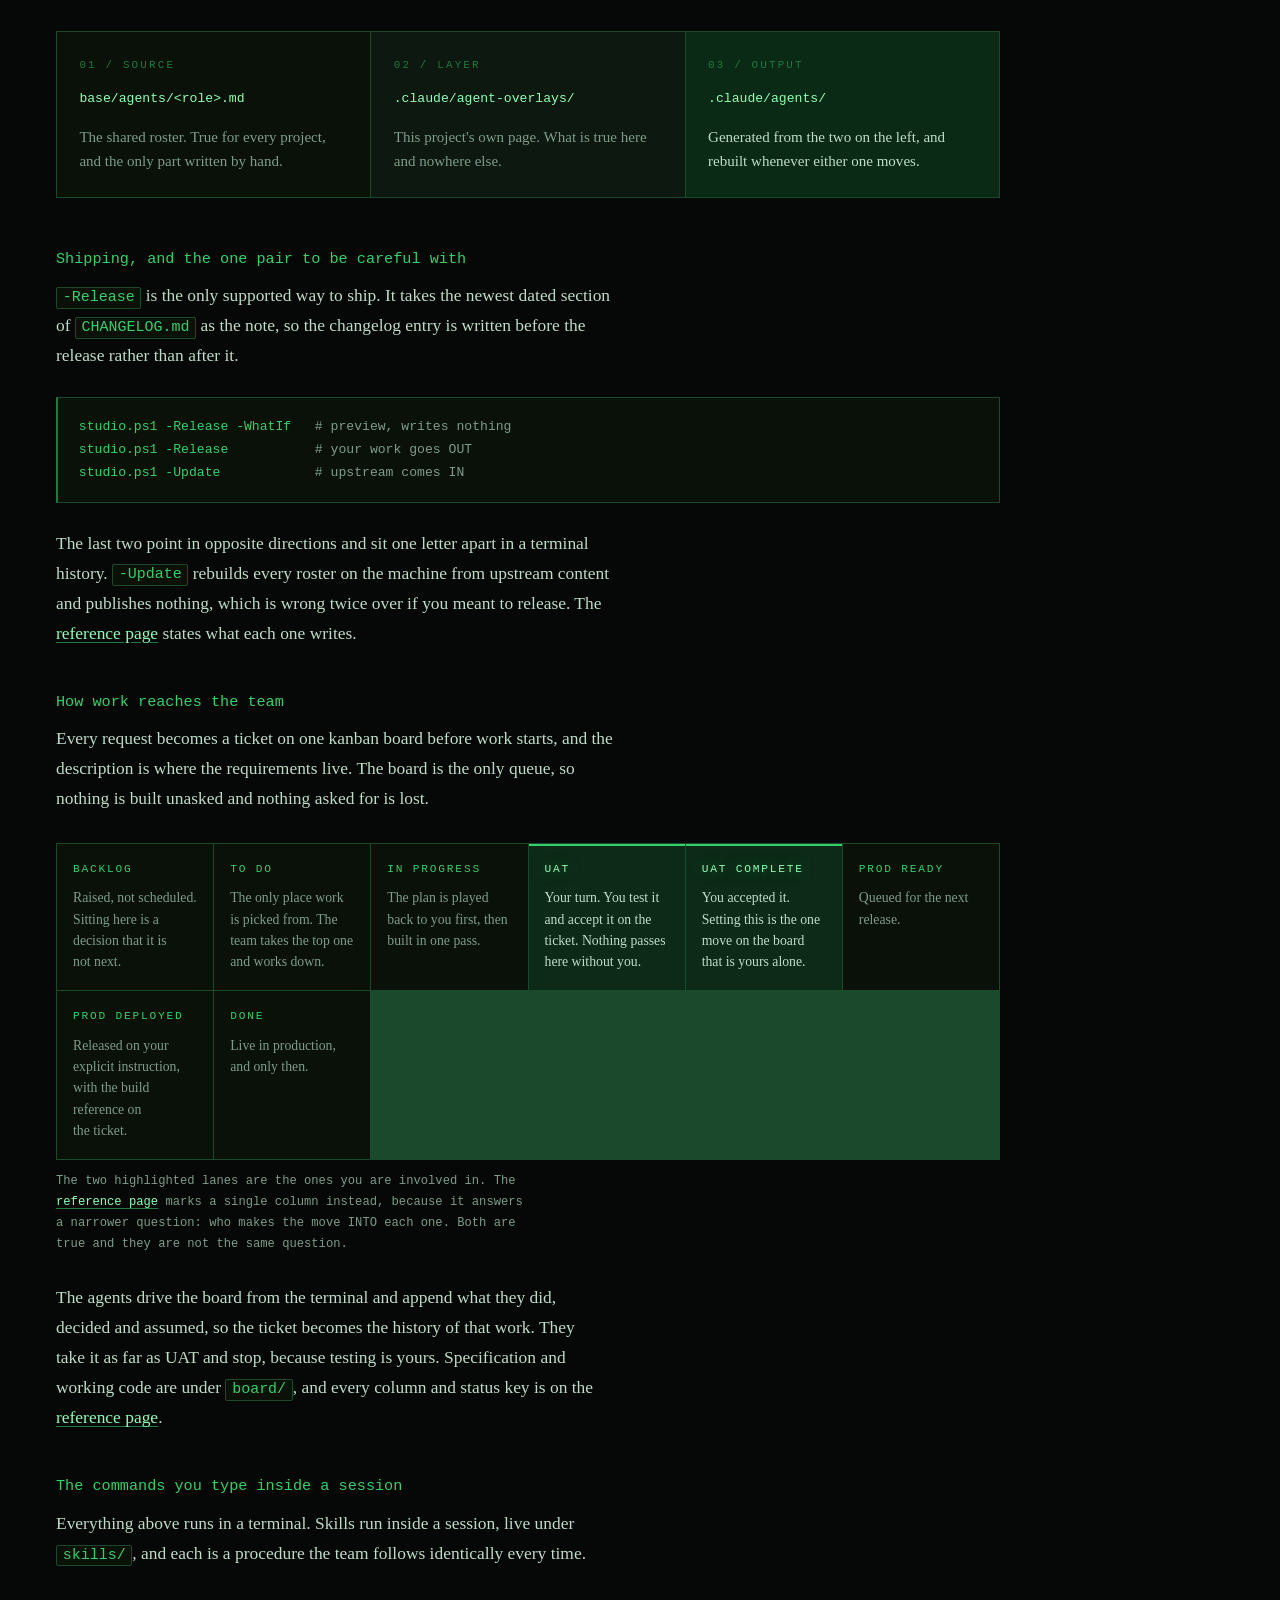
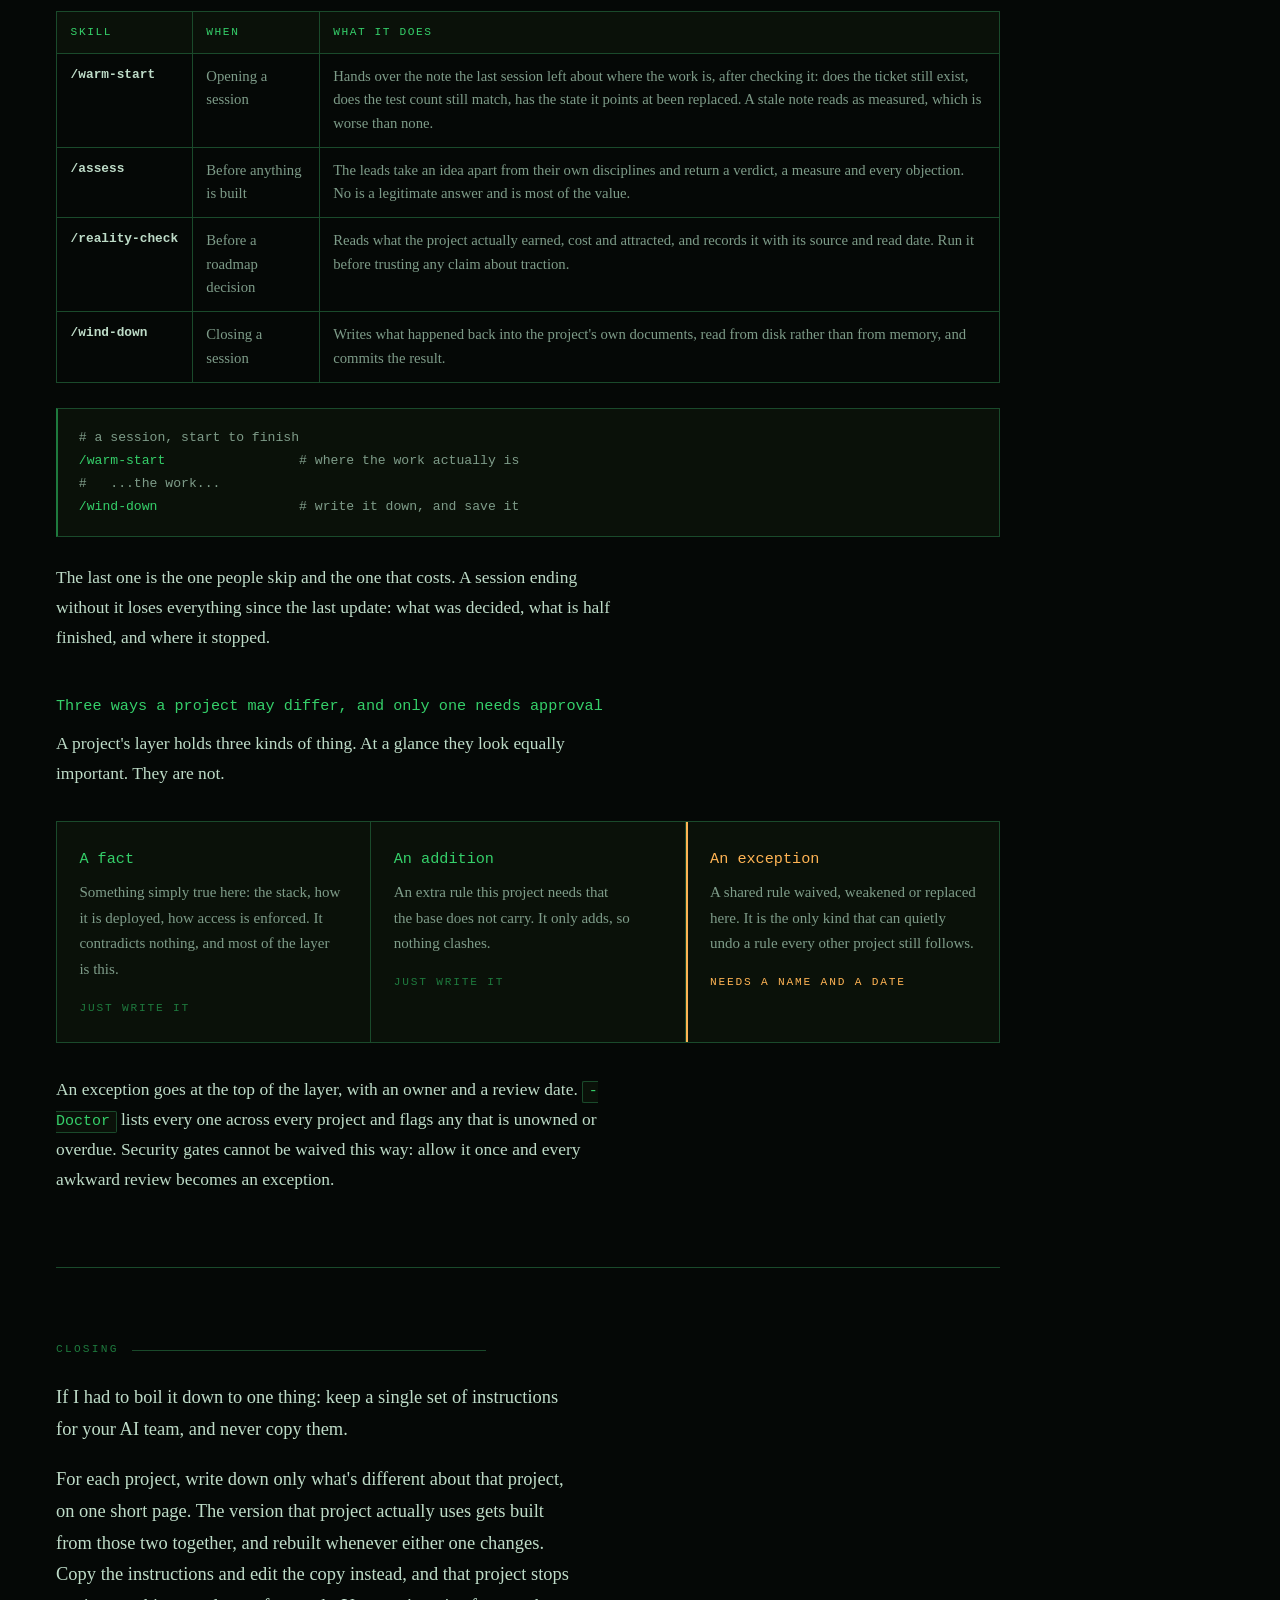
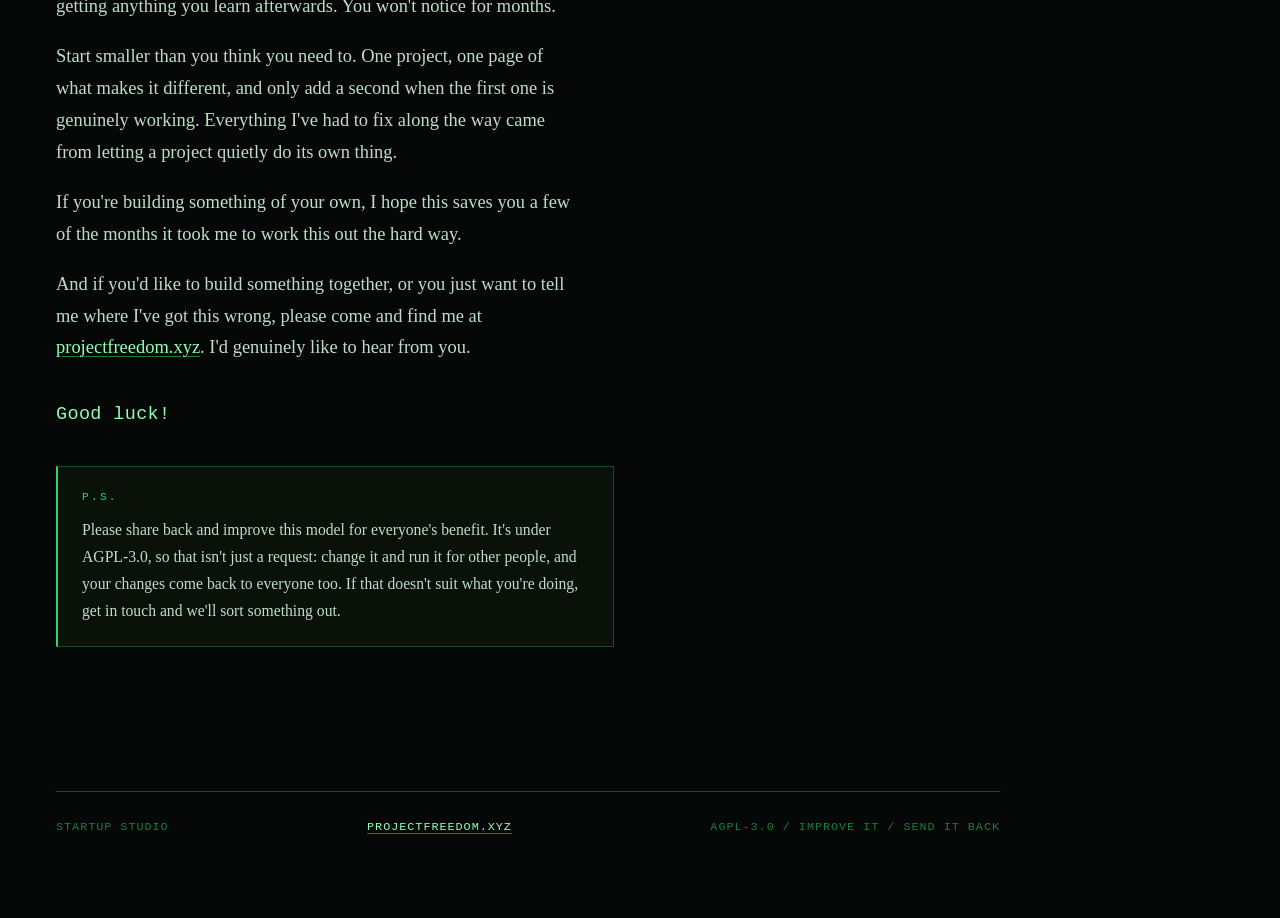
==== commit 107a11c2: "A check nobody recorded is a check nobody ran, and 5 other change(s) **What this gives you.** - **A " ====
--- a/how-to.html
+++ b/how-to.html
@@ -55,7 +55,7 @@
     <p class="eyebrow">How to run it</p>
     <h2>Install once, tune only what differs</h2>
 
-    <p class="lede-new">Startup Studio is one PowerShell entry point, <code>studio.ps1</code>. It installs a base roster of sixteen roles machine wide, and each project layers its own facts on top of that base. This page gives the recommended order of operations. The <a href="/reference#commands">command reference</a> lists every switch and what each one writes.</p>
+    <p class="lede-new">Startup Studio is one PowerShell entry point, <code>studio.ps1</code>. It installs a base roster of seventeen roles machine wide, and each project layers its own facts on top of that base. This page gives the recommended order of operations. The <a href="/reference#commands">command reference</a> lists every switch and what each one writes.</p>
 
     <h3 id="flow" style="margin-top:2.5rem">Recommended flow</h3>
     <p style="margin-top:0.6rem">Steps 1 to 4 are run once for a new machine and a new project. After that, only the loop below repeats.</p>
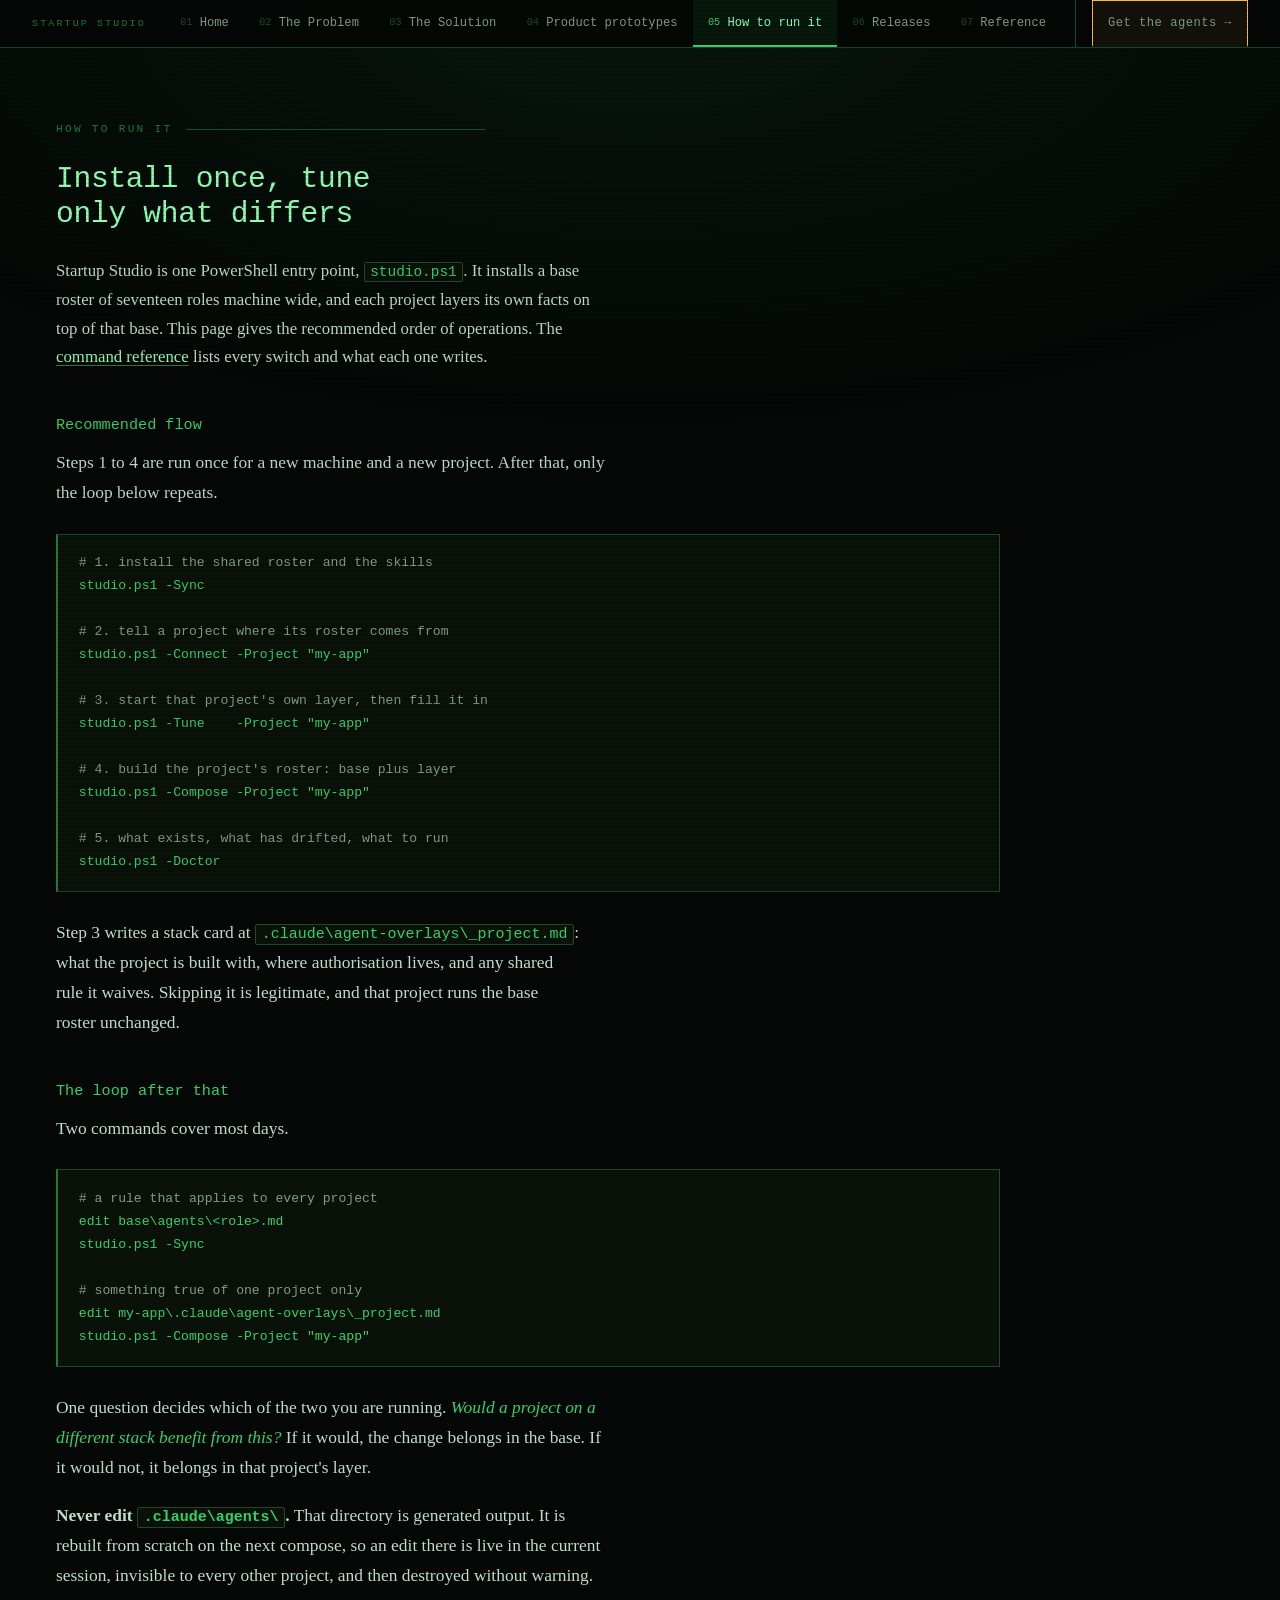
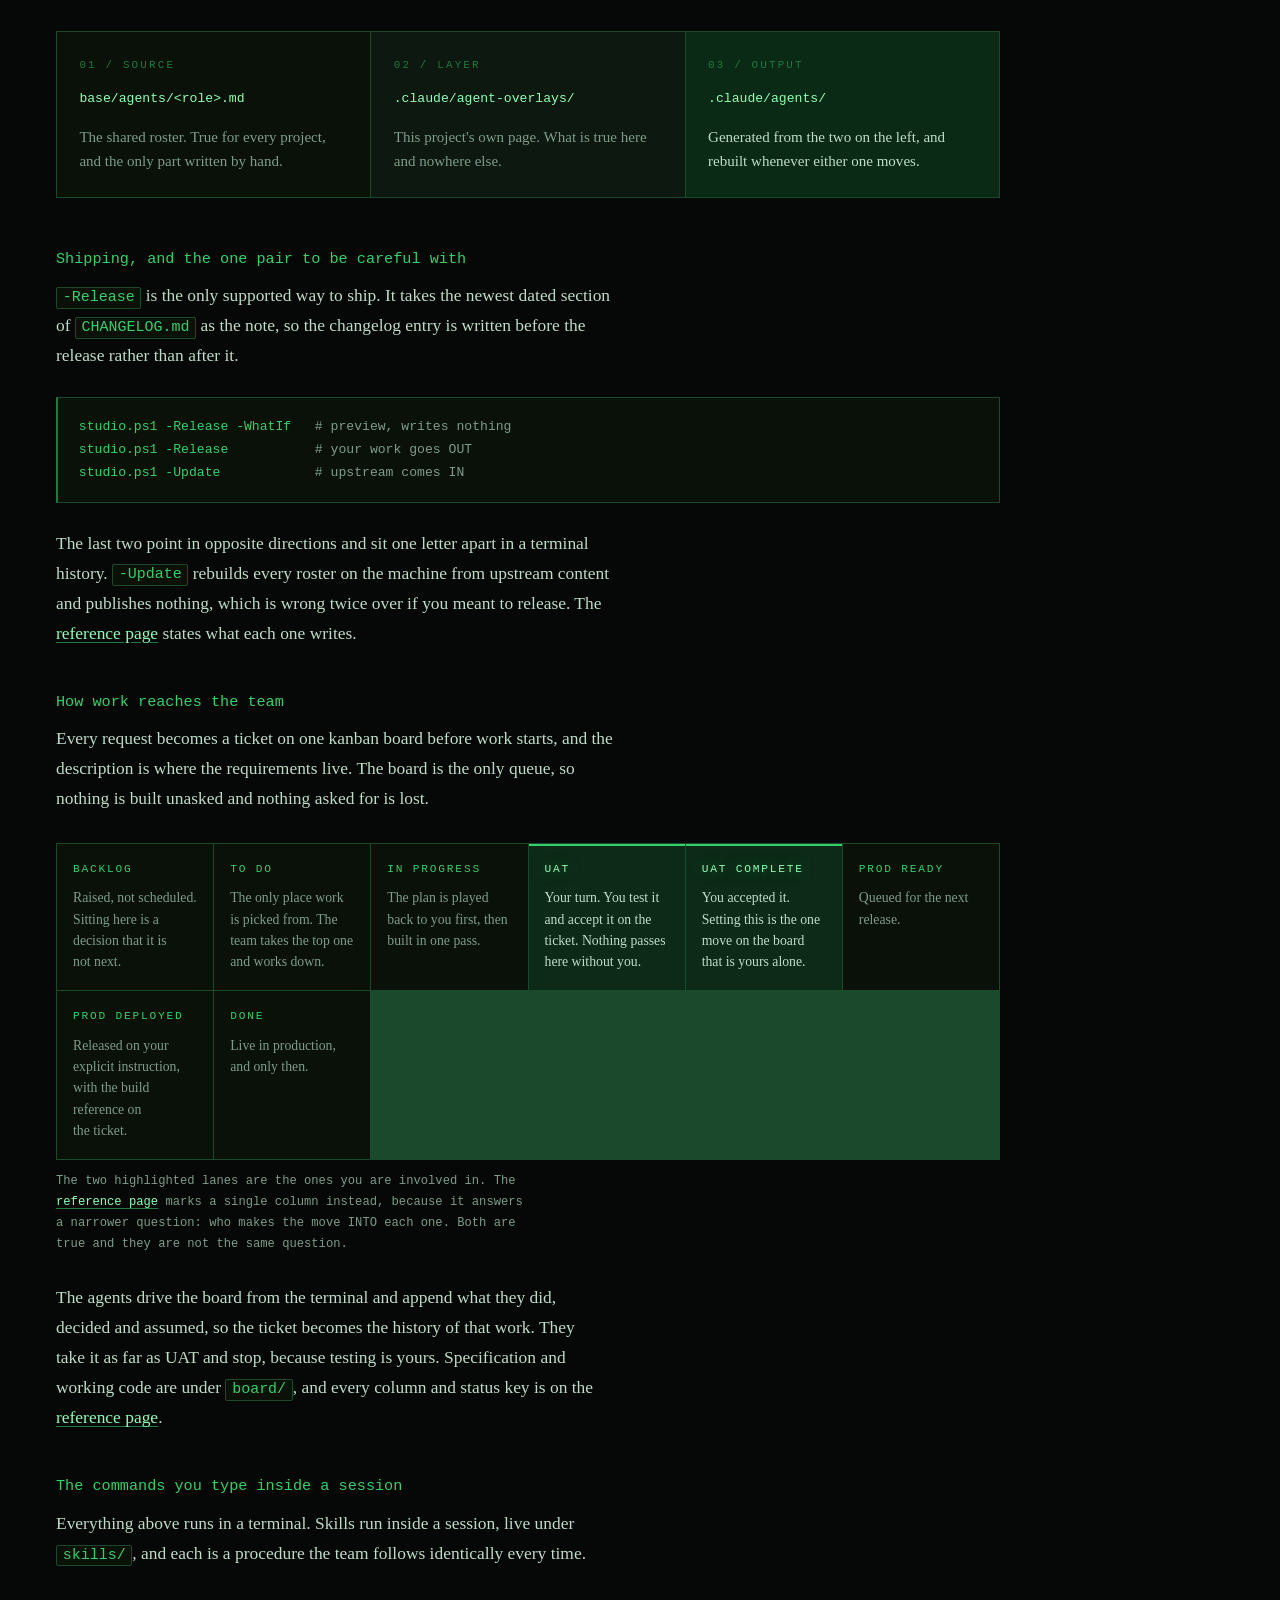
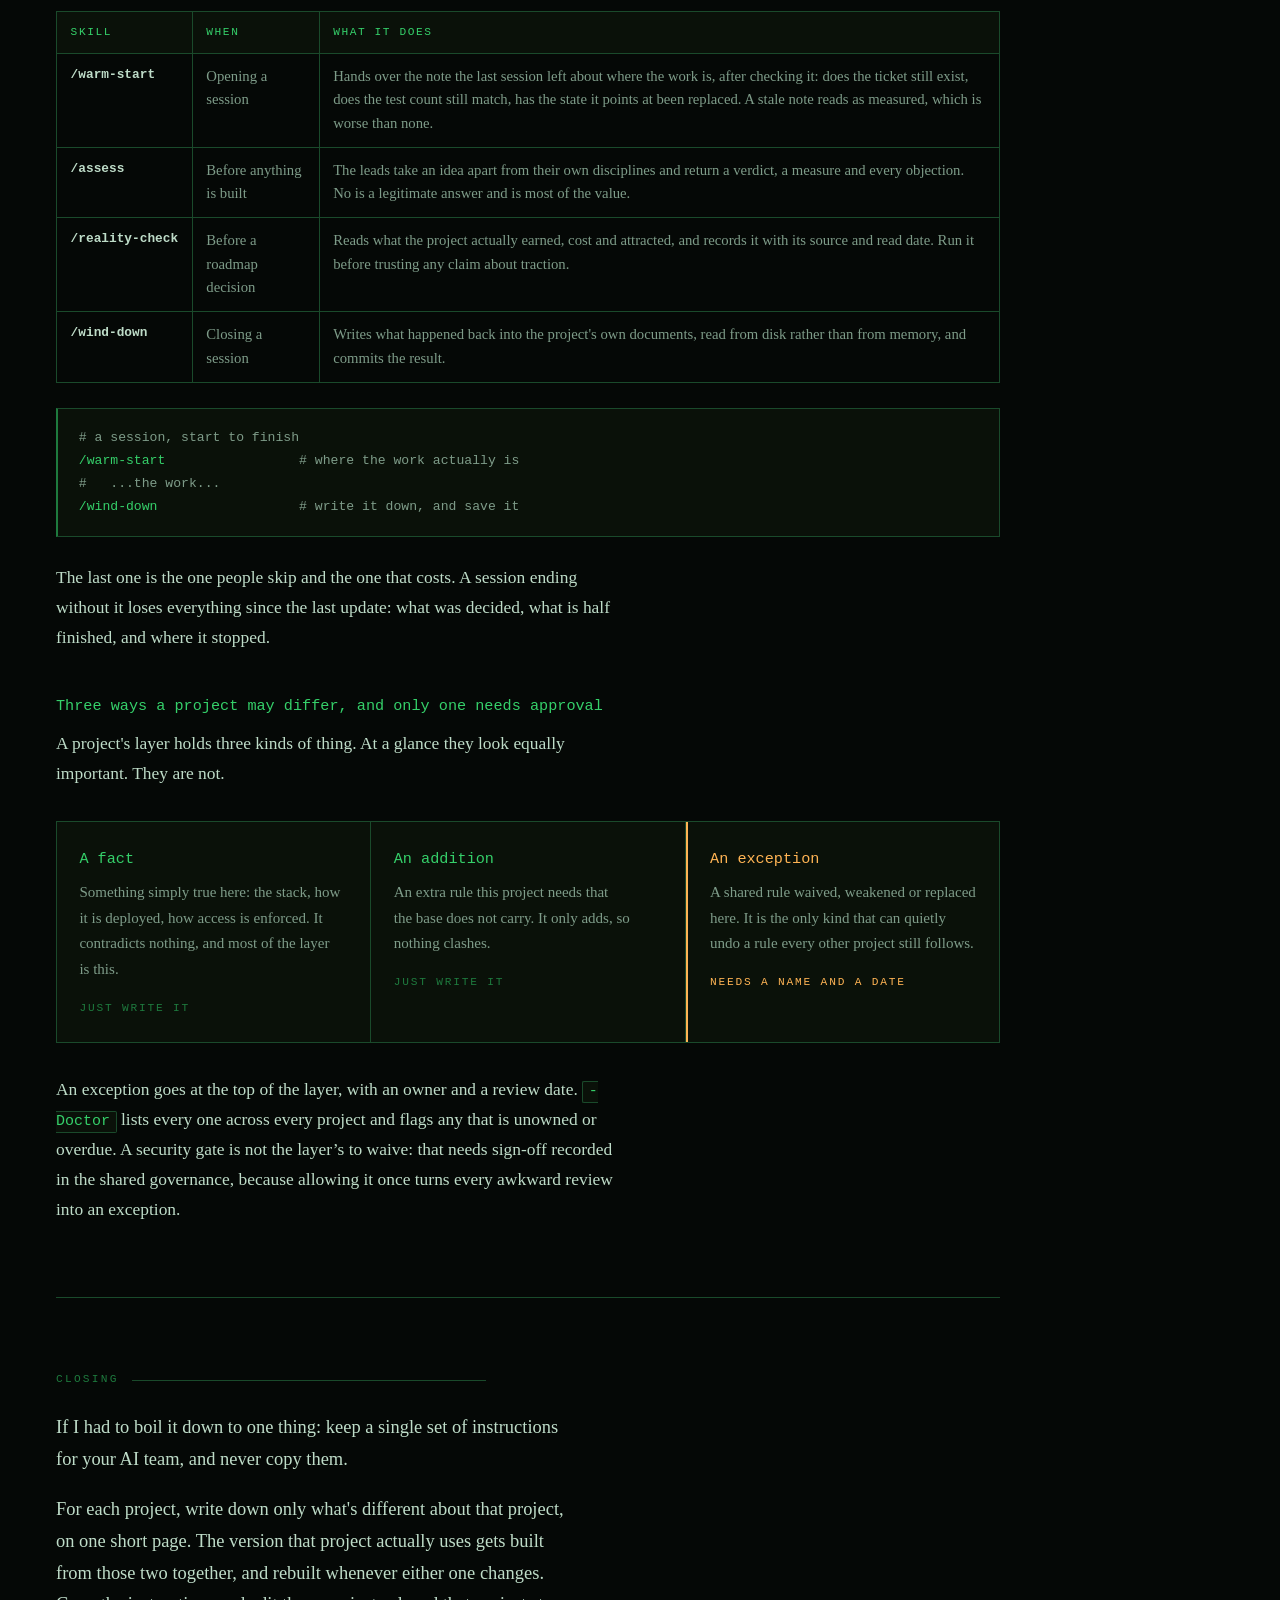
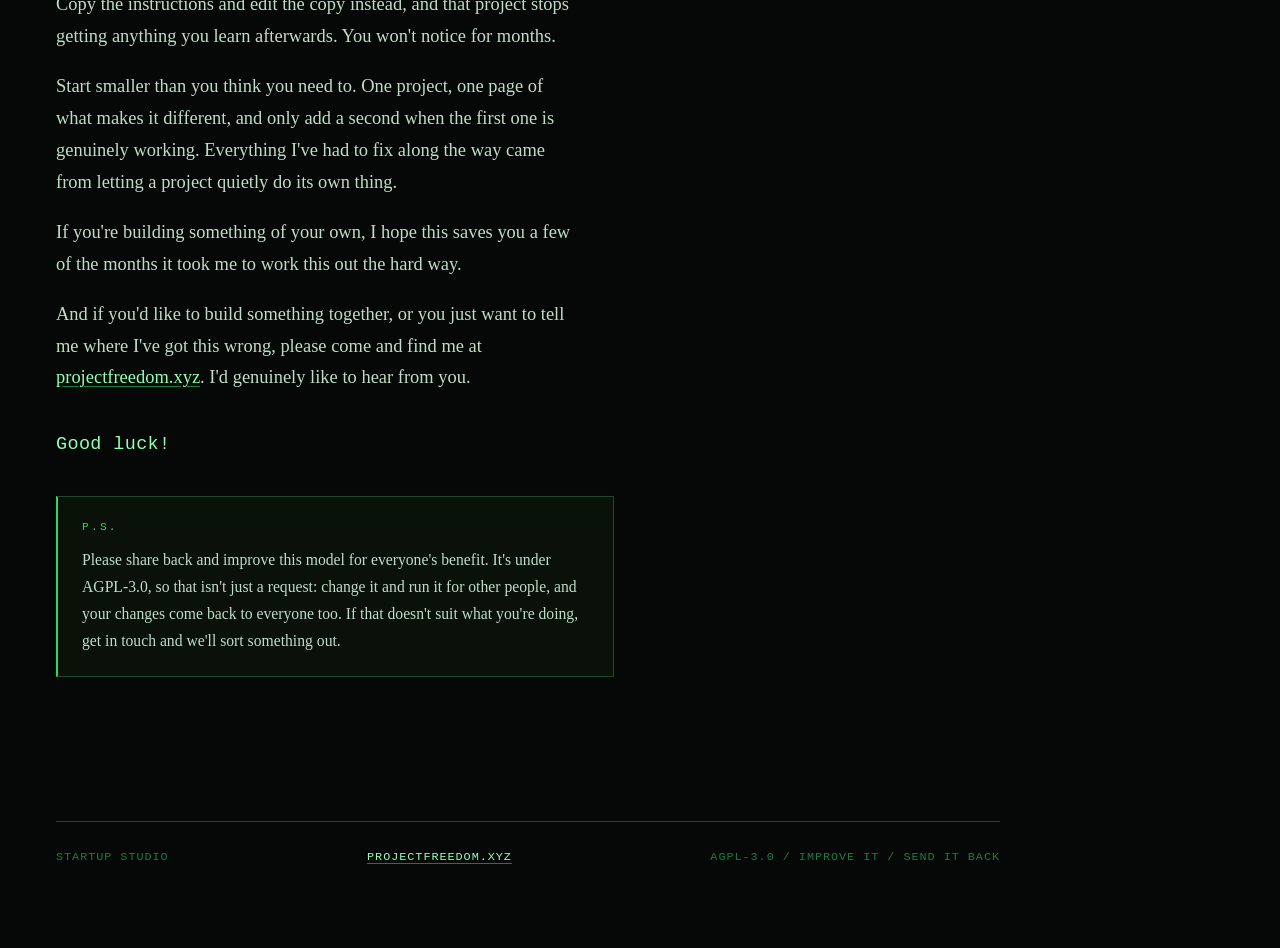
==== commit c163962c: "Cheaper sessions, a safer tidy-up, and claims that are true **What this gives you.** Cheaper session" ====
--- a/how-to.html
+++ b/how-to.html
@@ -180,7 +180,7 @@
       </div>
     </div>
 
-    <p style="margin-top:2rem">An exception goes at the top of the layer, with an owner and a review date. <code>-Doctor</code> lists every one across every project and flags any that is unowned or overdue. Security gates cannot be waived this way: allow it once and every awkward review becomes an exception.</p>
+    <p style="margin-top:2rem">An exception goes at the top of the layer, with an owner and a review date. <code>-Doctor</code> lists every one across every project and flags any that is unowned or overdue. A security gate is not the layer&rsquo;s to waive: that needs sign-off recorded in the shared governance, because allowing it once turns every awkward review into an exception.</p>
   </section>
   <section id="close">
     <p class="eyebrow">Closing</p>
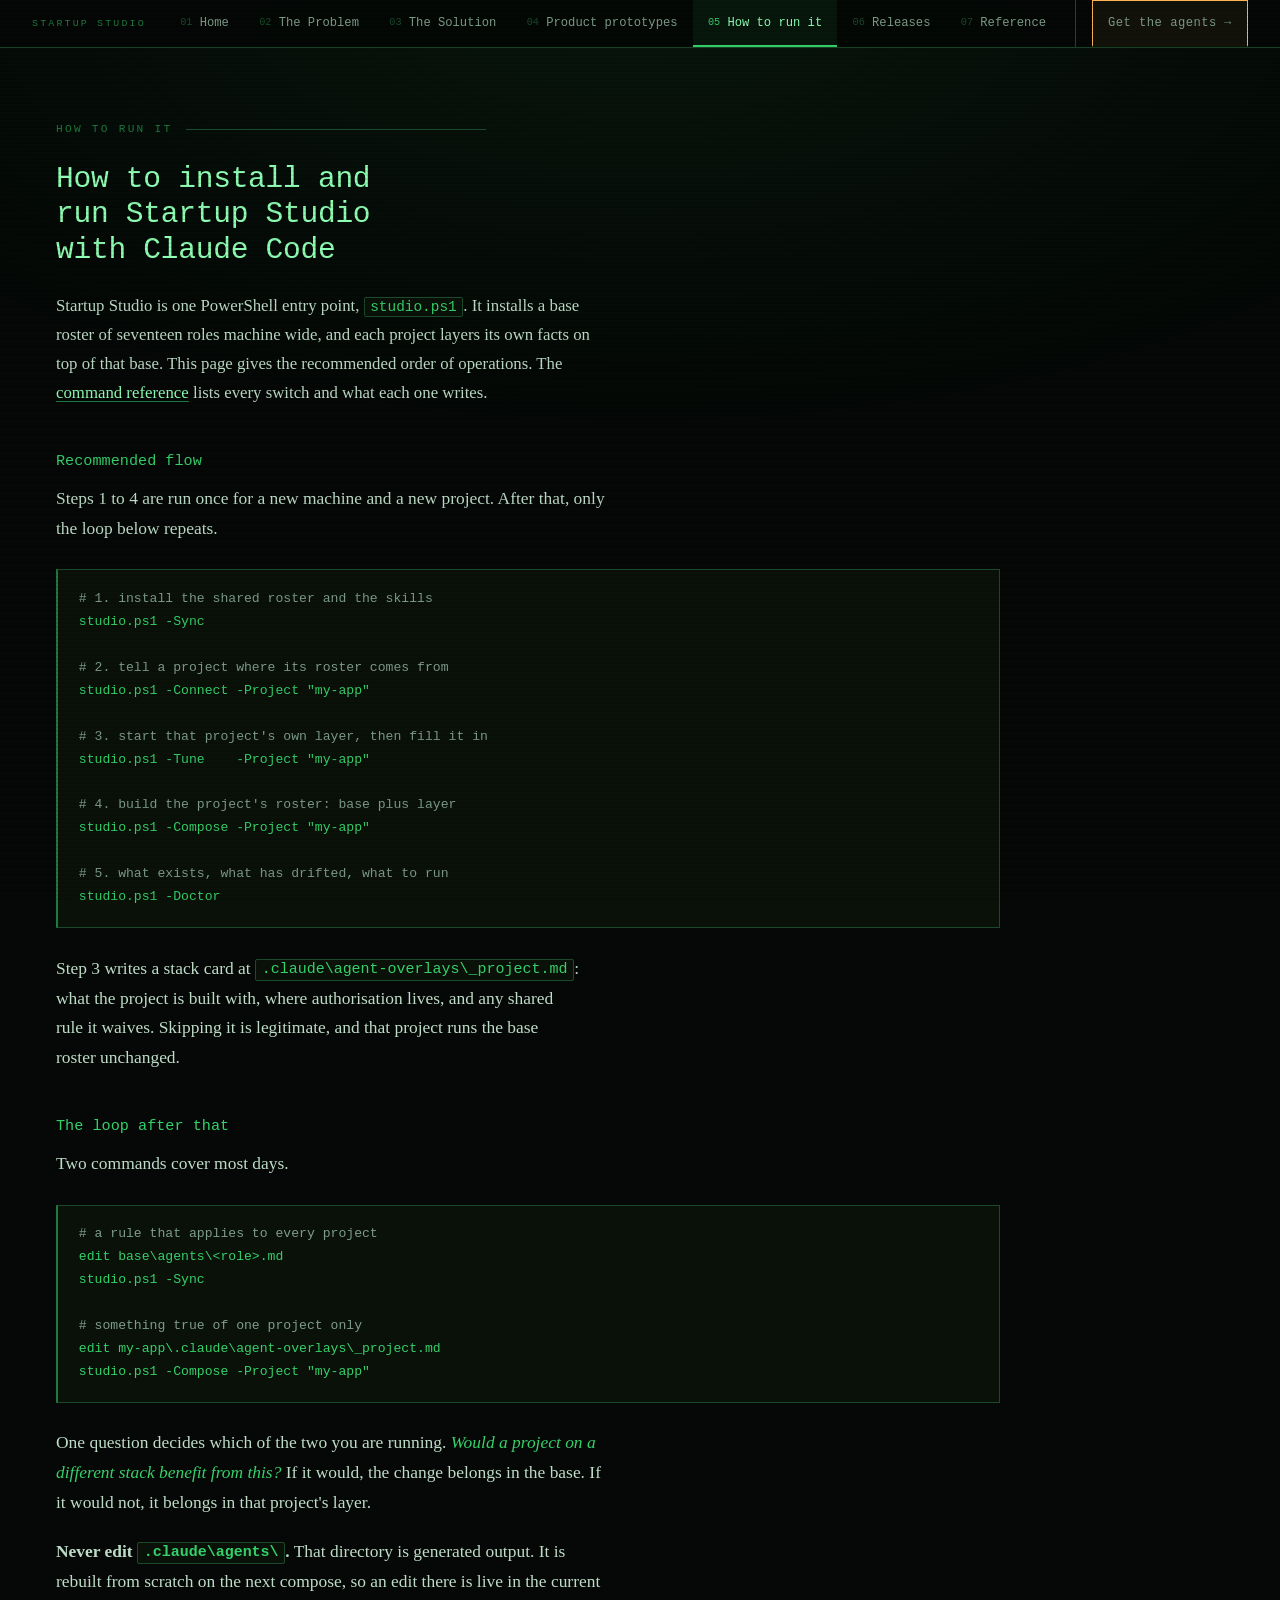
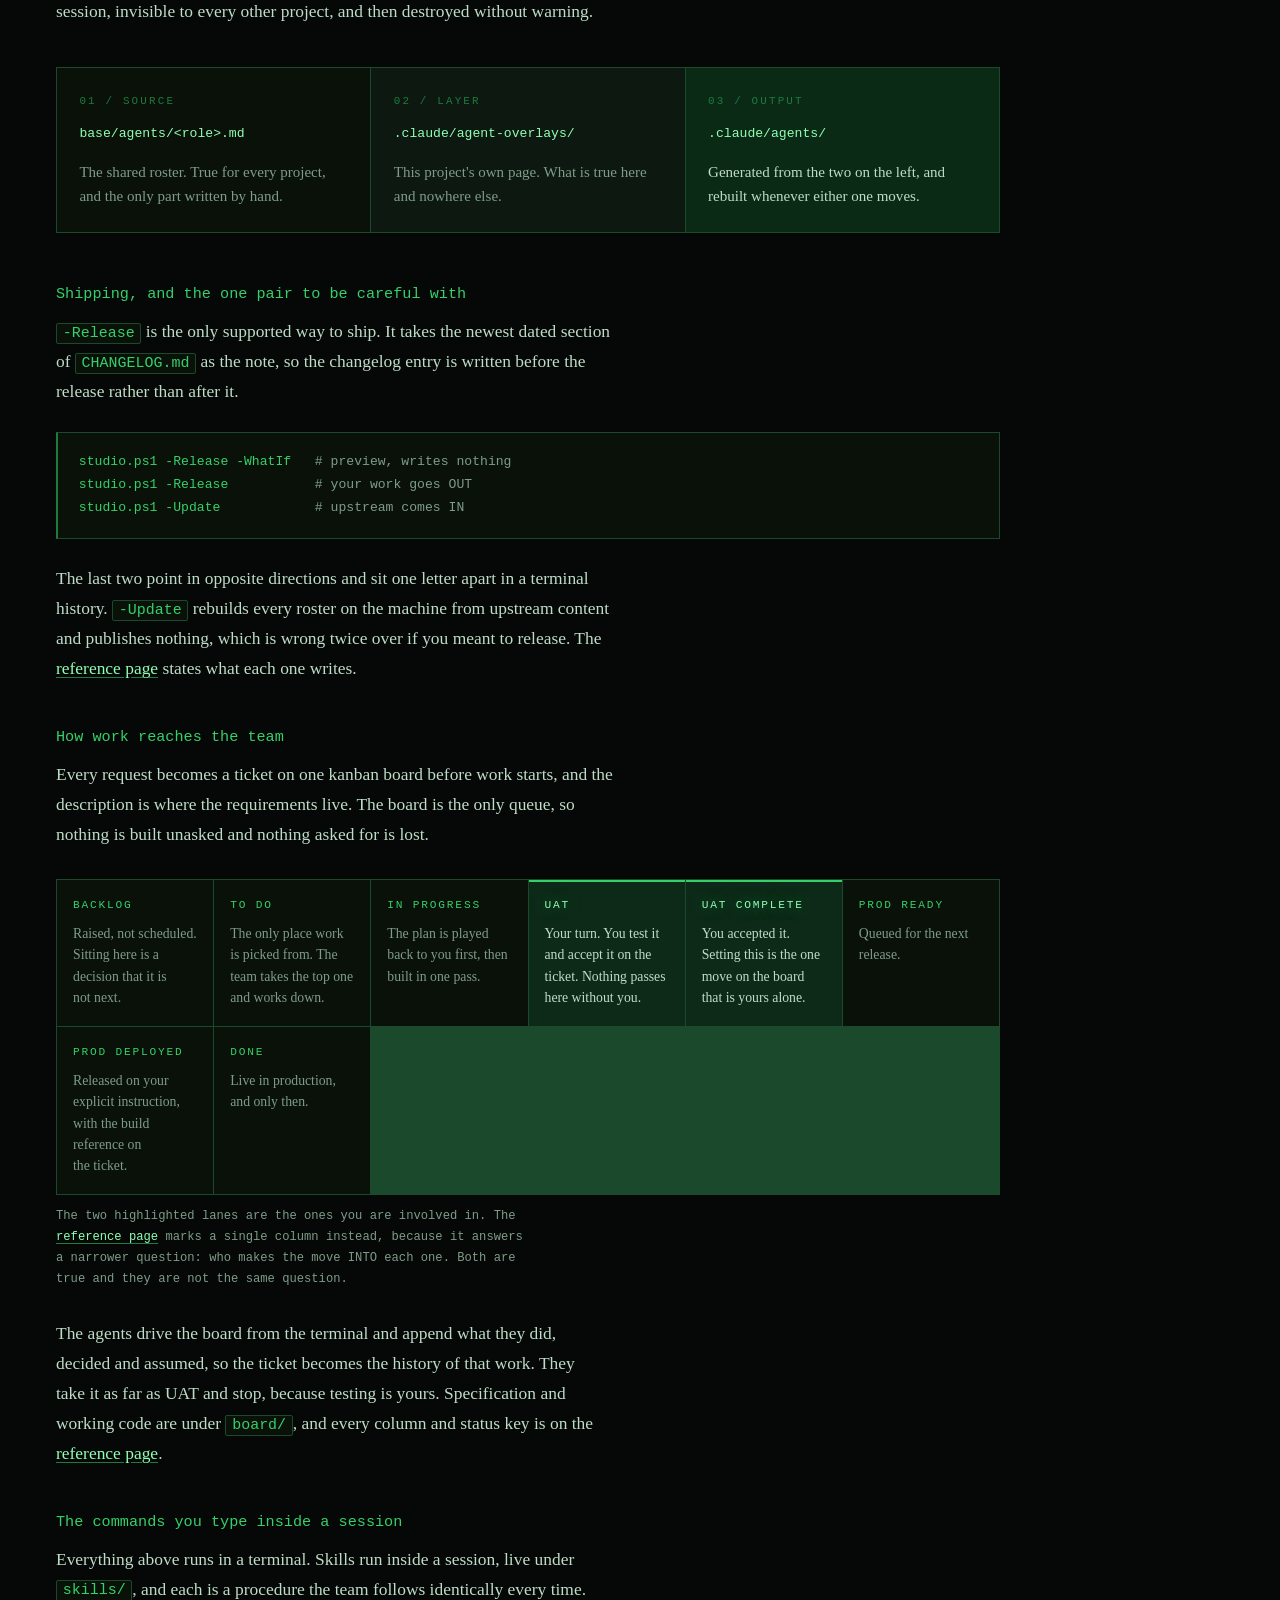
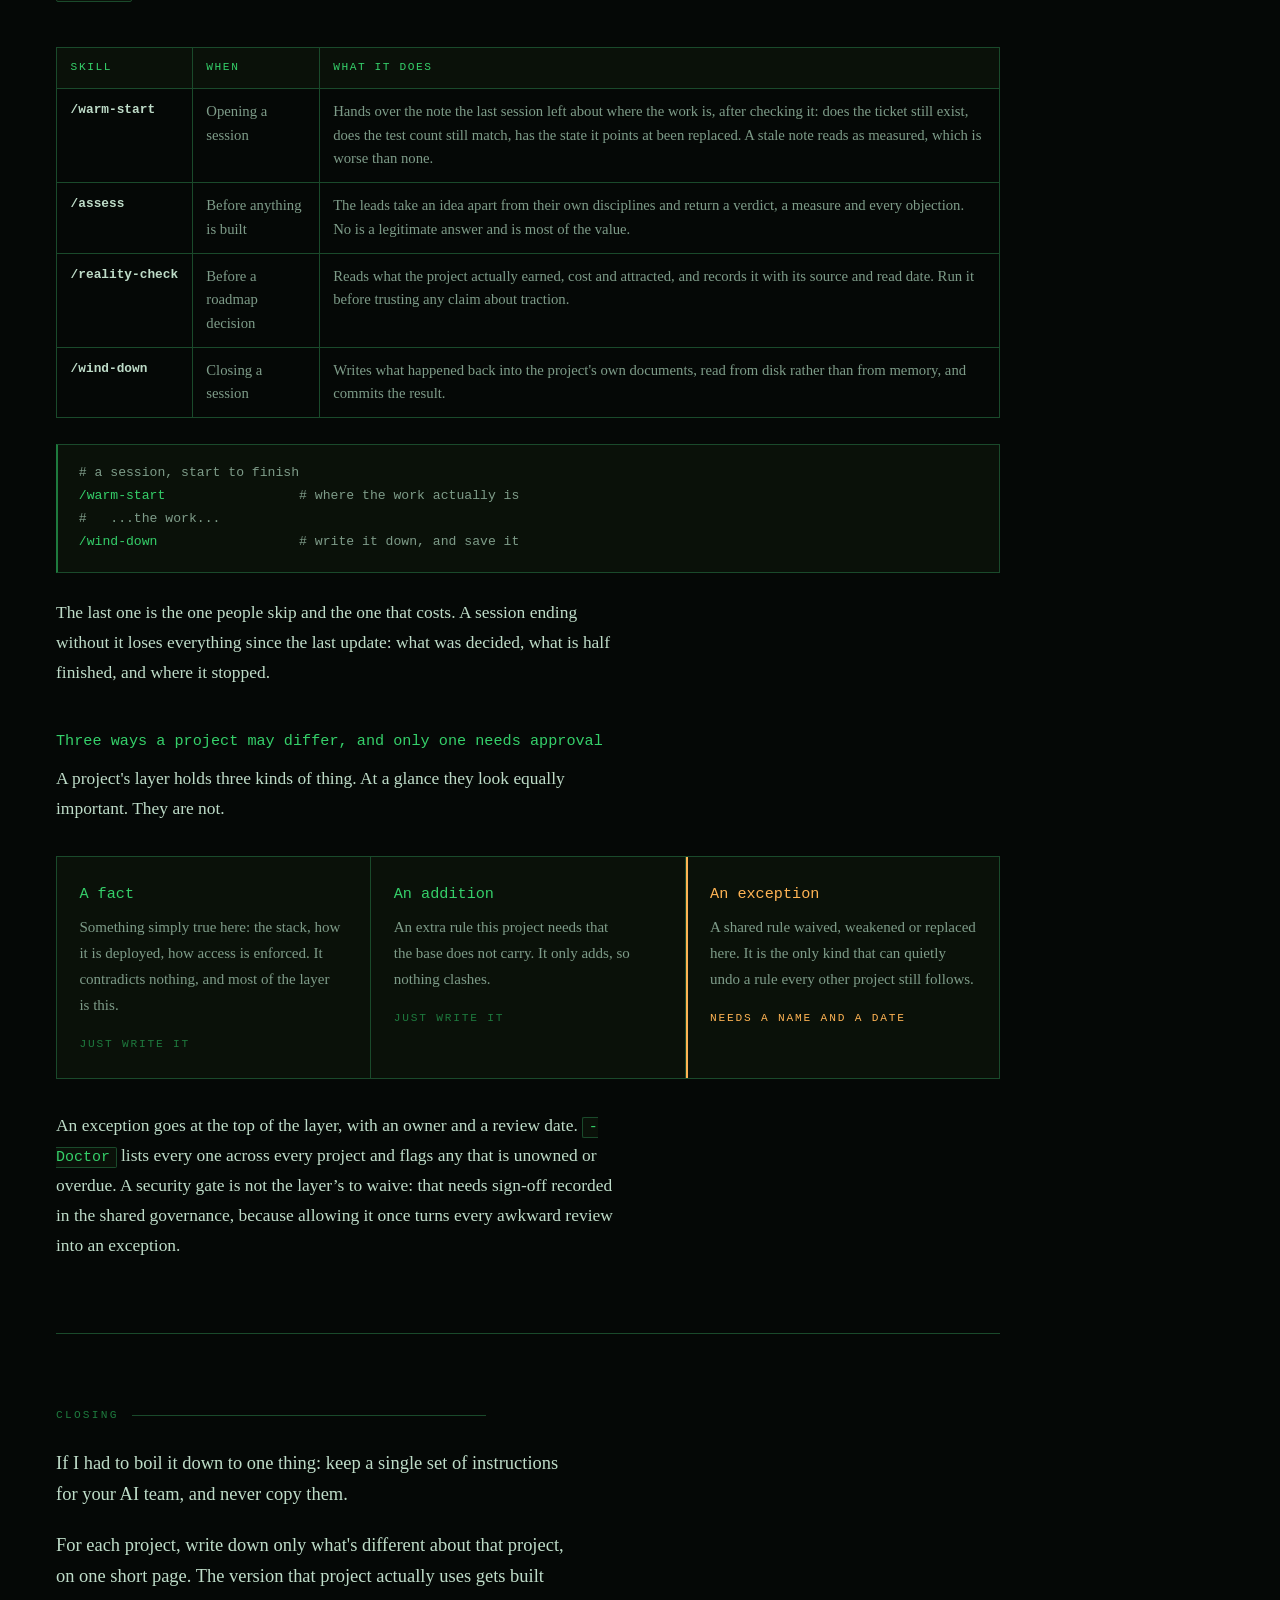
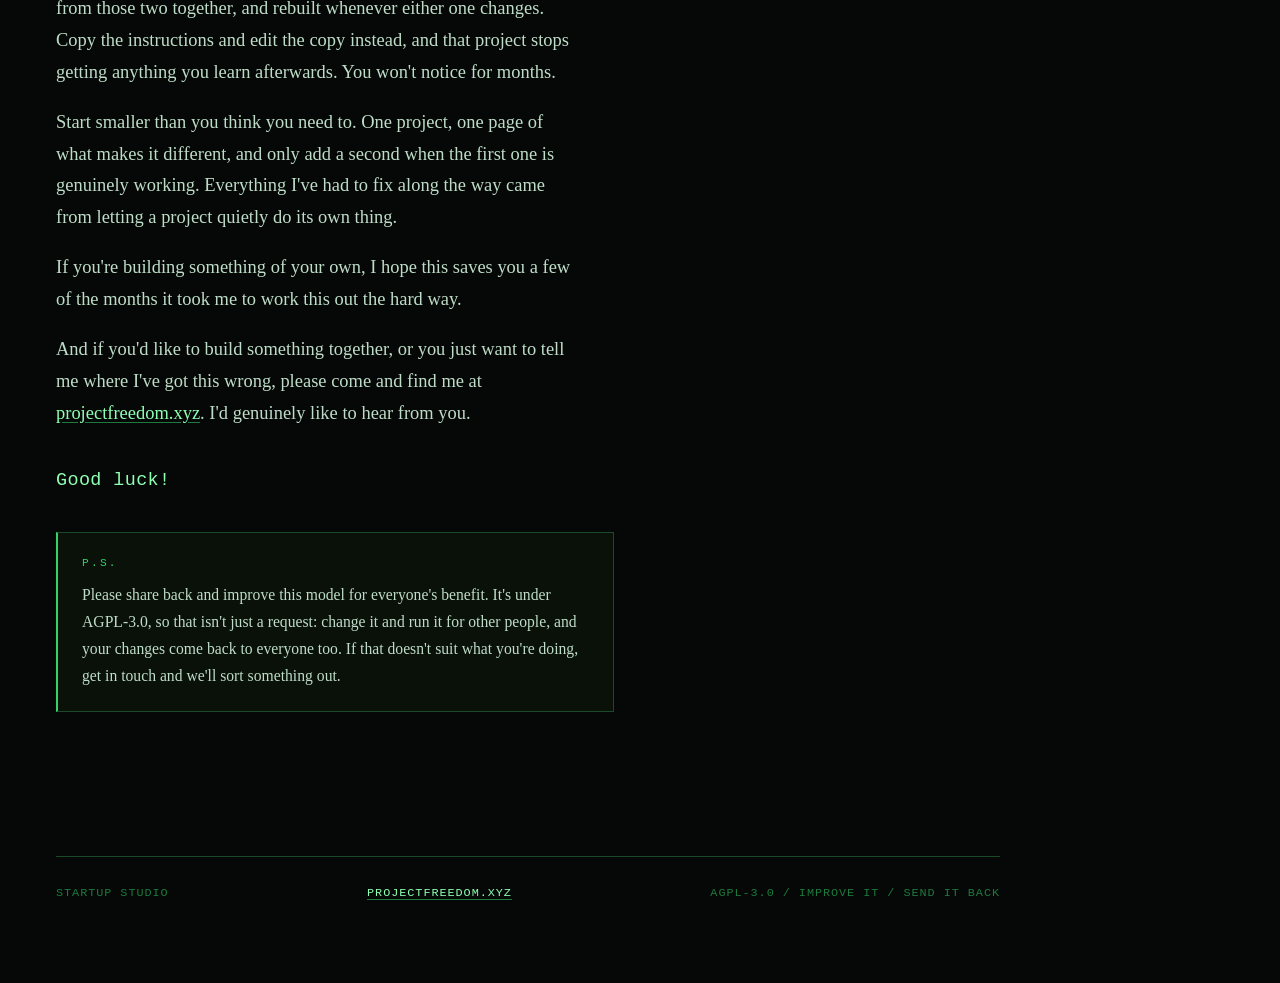
==== commit 9cb1d583: "Every page of the site now says what it is, and the robots file stops lying **What this gives you.**" ====
--- a/how-to.html
+++ b/how-to.html
@@ -53,7 +53,7 @@
 
 <section id="using">
     <p class="eyebrow">How to run it</p>
-    <h2>Install once, tune only what differs</h2>
+    <h1 class="page-title">How to install and run Startup Studio with Claude Code</h1>
 
     <p class="lede-new">Startup Studio is one PowerShell entry point, <code>studio.ps1</code>. It installs a base roster of seventeen roles machine wide, and each project layers its own facts on top of that base. This page gives the recommended order of operations. The <a href="/reference#commands">command reference</a> lists every switch and what each one writes.</p>
 
--- a/site.css
+++ b/site.css
@@ -189,14 +189,14 @@
   }
   .boot b { color: var(--phosphor); font-weight: 500; }
 
-  h1 {
+  .masthead h1 {
     font-family: var(--mono); font-weight: 500;
     font-size: clamp(2rem, 1.1rem + 4.2vw, 4.2rem);
     line-height: 1.02; letter-spacing: -0.02em;
     margin: 0; color: var(--bright); text-wrap: balance;
     text-shadow: 0 0 24px rgba(53,208,106,0.42), 0 0 60px rgba(53,208,106,0.16);
   }
-  h1 span.sub { color: var(--dim); }
+  .masthead h1 span.sub { color: var(--dim); }
 
   .caret {
     display: inline-block; width: 0.58em; height: 0.92em;
@@ -343,12 +343,17 @@
   }
   .eyebrow::after { content: ""; flex: 1; height: 1px; background: var(--rule); }
 
-  h2 {
+  h2, h1.page-title {
     font-family: var(--mono); font-weight: 500;
     font-size: clamp(1.3rem, 1.05rem + 1vw, 1.95rem);
     line-height: 1.2; letter-spacing: -0.01em;
     color: var(--bright); margin: 0 0 1.5rem;
     max-width: 26ch; text-wrap: balance;
+  }
+
+  .sr-only {
+    position: absolute; width: 1px; height: 1px; padding: 0; margin: -1px;
+    overflow: hidden; clip: rect(0 0 0 0); clip-path: inset(50%); white-space: nowrap; border: 0;
   }
 
   h3 { font-family: var(--mono); font-weight: 500; font-size: 0.95rem; color: var(--phosphor); margin: 0 0 0.5rem; }
